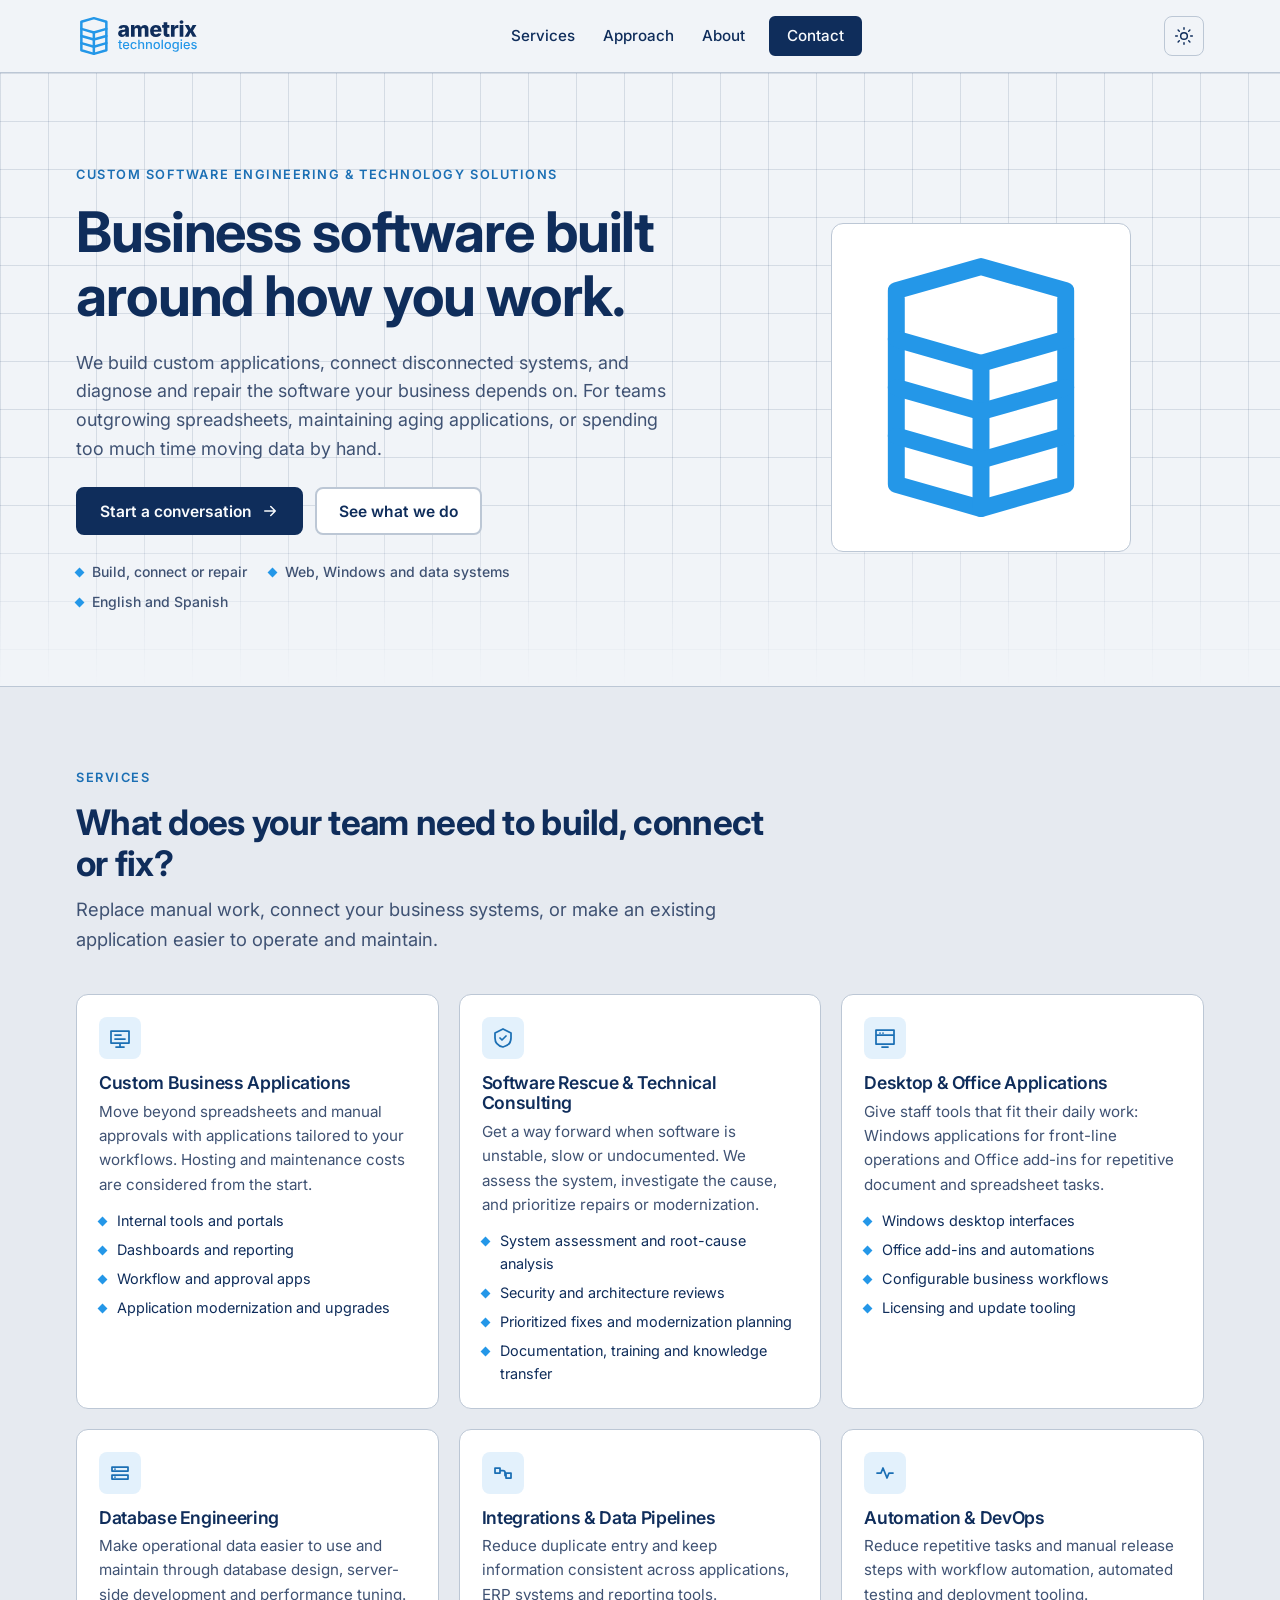
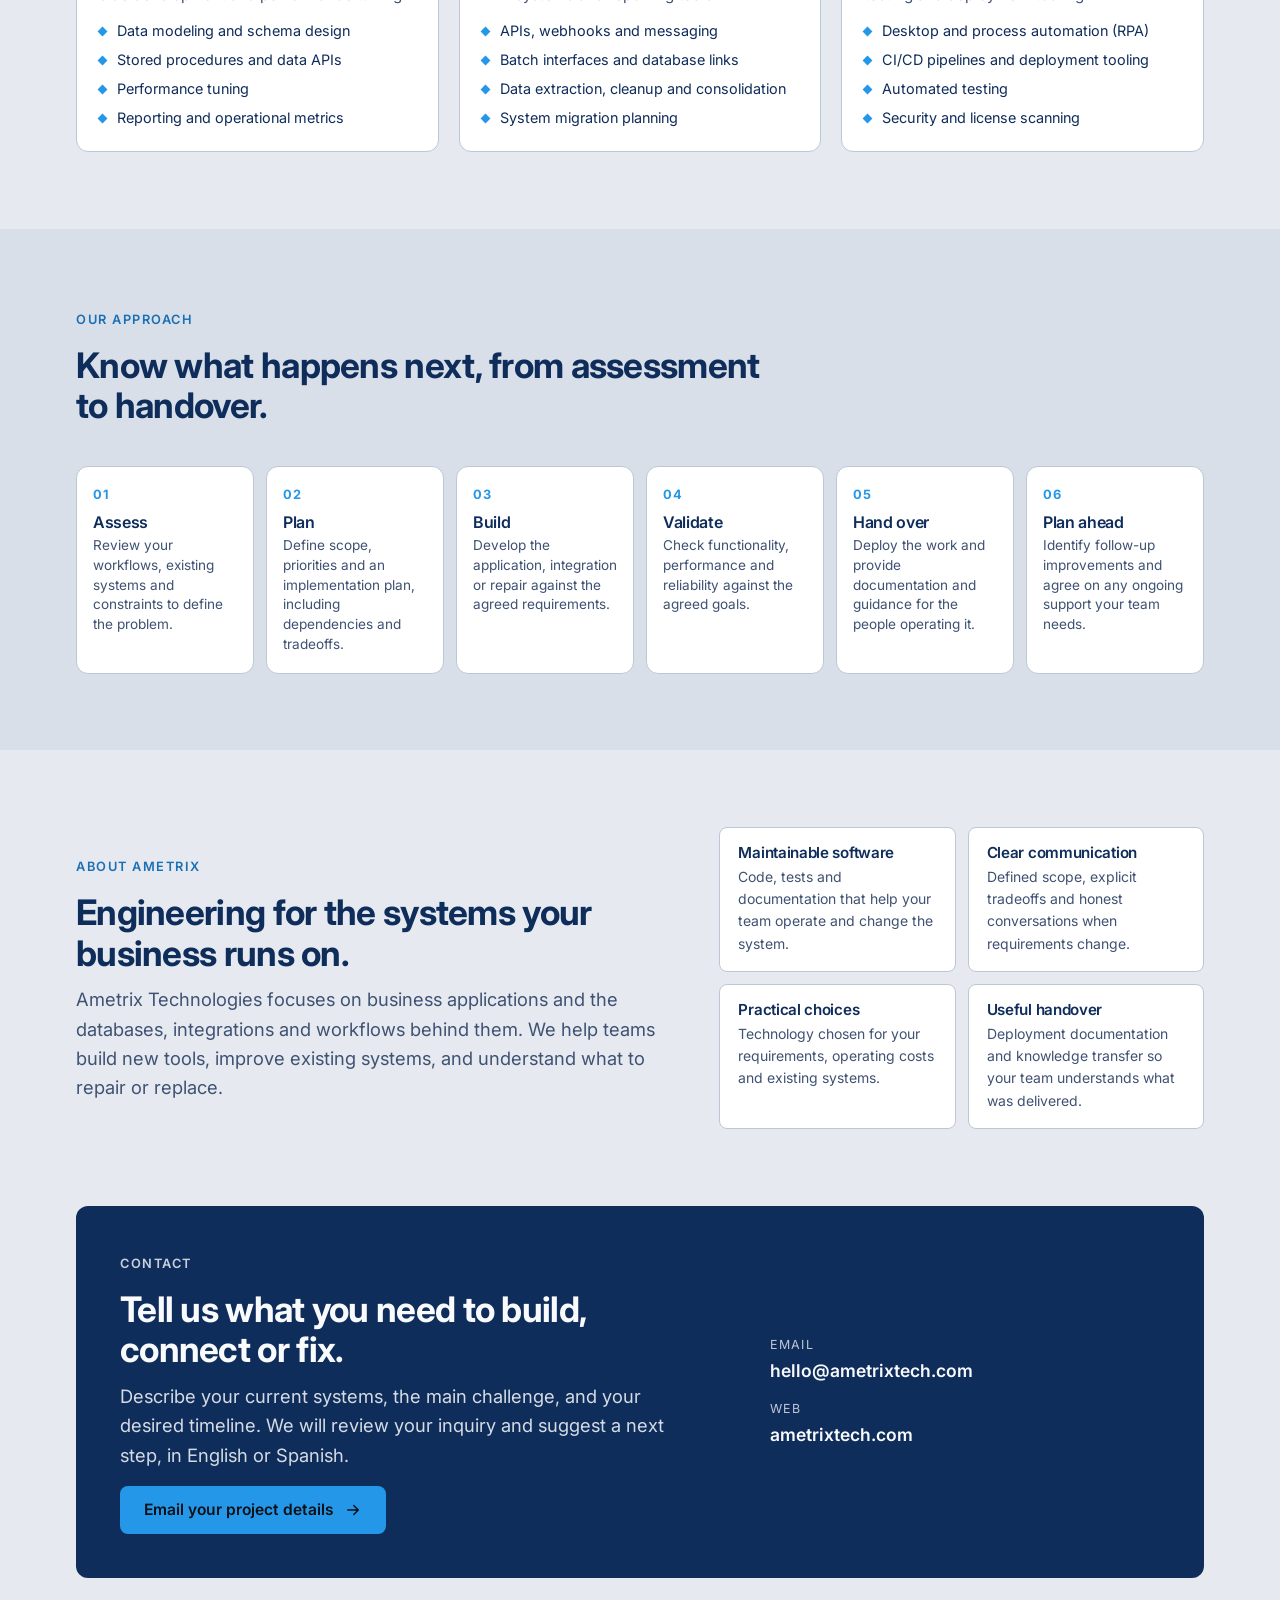
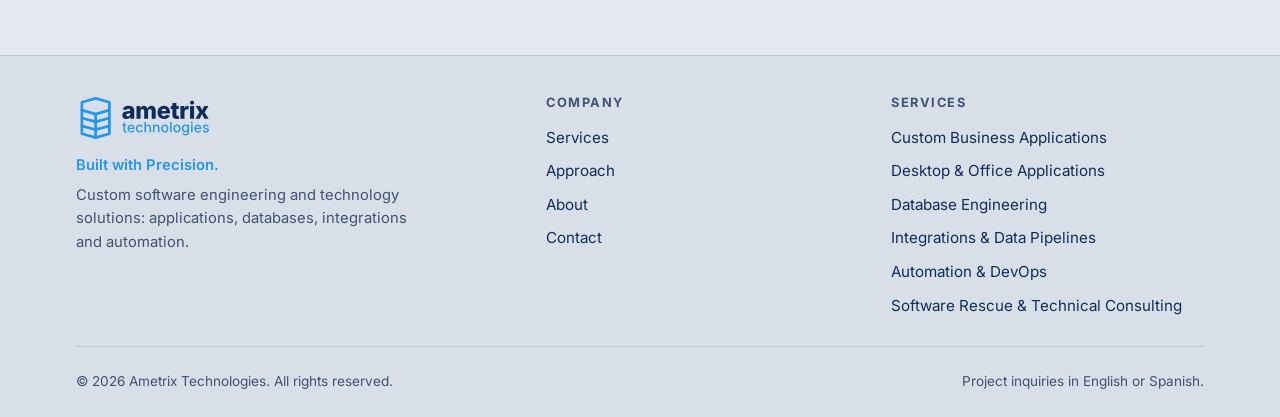
==== index.html @ 5a669aba "Ametrix Technologies static site Single-page static site built from the brand guidelines: light/dark" ====
<!DOCTYPE html>
<html lang="en" data-theme="light">
<head>
  <meta charset="utf-8">
  <meta name="viewport" content="width=device-width, initial-scale=1">
  <title>Ametrix Technologies | Custom Software Engineering & Technology Solutions</title>
  <meta name="description" content="Ametrix Technologies designs, builds and rescues business software: web and desktop applications, databases, ERP and system integrations, automation, data pipelines and DevOps. Built with Precision.">
  <meta name="theme-color" content="#F8FAFC">
  <link rel="canonical" href="https://ametrixtech.com/">
  <link rel="icon" href="assets/brand/favicon.svg" type="image/svg+xml">

  <!-- Open Graph / social -->
  <meta property="og:type" content="website">
  <meta property="og:site_name" content="Ametrix Technologies">
  <meta property="og:title" content="Ametrix Technologies | Business Software Built Around How You Work">
  <meta property="og:description" content="Custom business applications, system integrations and software rescue. Tell us what your team needs to build, connect or fix.">
  <meta property="og:url" content="https://ametrixtech.com/">
  <meta property="og:image" content="https://ametrixtech.com/assets/brand/og-image.png">
  <meta name="twitter:card" content="summary_large_image">

  <!-- Apply the saved / system theme before first paint to avoid a flash -->
  <script>
    (function () {
      document.documentElement.classList.add("js");
      try {
        var t = localStorage.getItem("ametrix-theme");
        if (!t && window.matchMedia && window.matchMedia("(prefers-color-scheme: dark)").matches) t = "dark";
        if (t === "dark") document.documentElement.setAttribute("data-theme", "dark");
      } catch (e) {}
    })();
  </script>

  <link rel="preconnect" href="https://fonts.googleapis.com">
  <link rel="preconnect" href="https://fonts.gstatic.com" crossorigin>
  <link href="https://fonts.googleapis.com/css2?family=Inter:wght@400;500;600;700;800&display=swap" rel="stylesheet">
  <link rel="stylesheet" href="css/styles.css">

  <script type="application/ld+json">
  {
    "@context": "https://schema.org",
    "@type": "Organization",
    "name": "Ametrix Technologies",
    "url": "https://ametrixtech.com/",
    "logo": "https://ametrixtech.com/assets/brand/logo-light.svg",
    "slogan": "Built with Precision.",
    "description": "Custom business applications, database engineering, system integrations and software rescue."
  }
  </script>
</head>
<body>
  <a class="skip-link" href="#main">Skip to content</a>

  <!-- Reusable symbols: the gem/database mark and the full logo lockup (Inter outlines, colored via CSS variables) -->
  <svg width="0" height="0" style="position:absolute" aria-hidden="true">
    <symbol id="ametrix-logo" viewBox="0 0 340.5 112"><g transform="translate(0 0)" fill="none" stroke="var(--logo-icon)" stroke-width="7" stroke-linejoin="round" stroke-linecap="round"><path d="M50 6 L85 16 L85 96 L50 106 L15 96 L15 16 Z"/><path d="M15 36 L50 46 L85 36"/><path d="M50 46 L50 106"/><path d="M15 56 L50 66 L85 56"/><path d="M15 76 L50 86 L85 76"/></g><path fill="var(--logo-word)" d="M128.78125 58.727665139530615Q124.064453125 58.727665139530615 121.0322265625 56.325321389530615Q118.0 53.922977639530615 118.0 49.059696389530615Q118.0 45.426883889530615 119.669921875 43.288212014530615Q121.33984375 41.149540139530615 124.1083984375 40.124149514530615Q126.876953125 39.098758889530615 130.1875 38.805790139530615Q134.34765625 38.454227639530615 136.1494140625 37.941532327030615Q137.951171875 37.428837014530615 137.951171875 35.905399514530615V35.788212014530615Q137.951171875 34.088993264530615 136.7646484375 33.166141702030615Q135.578125 32.243290139530615 133.498046875 32.243290139530615Q131.359375 32.243290139530615 129.982421875 33.151493264530615Q128.60546875 34.059696389530615 128.1953125 35.612430764530615L118.9375 34.411258889530615Q119.904296875 30.221805764530615 123.6689453125 27.599735452030615Q127.43359375 24.977665139530615 133.5859375 24.977665139530615Q137.658203125 24.977665139530615 140.9541015625 26.237430764530615Q144.25 27.497196389530615 146.1982421875 29.943485452030615Q148.146484375 32.389774514530615 148.146484375 35.905399514530615V58.141727639530615H138.537109375V53.542118264530615H138.2734375Q135.548828125 58.727665139530615 128.78125 58.727665139530615ZM131.88671875 51.960087014530615Q134.46484375 51.960087014530615 136.251953125 50.436649514530615Q138.0390625 48.913212014530615 138.0390625 46.481571389530615V43.346805764530615Q137.16015625 43.815555764530615 135.490234375 44.137821389530615Q133.8203125 44.460087014530615 132.384765625 44.694462014530615Q127.66796875 45.397587014530615 127.66796875 48.590946389530615Q127.66796875 50.231571389530615 128.8544921875 51.095829202030615Q130.041015625 51.960087014530615 131.88671875 51.960087014530615Z M154.0140625 58.141727639530615V25.387821389530615H163.418359375L163.887109375 31.891727639530615Q165.234765625 28.200321389530615 167.7982421875 26.574344827030615Q170.36171875 24.948368264530615 173.320703125 24.948368264530615Q176.426171875 24.948368264530615 178.4916015625 26.735477639530615Q180.55703125 28.522587014530615 181.758203125 32.536258889530615Q183.25234375 28.493290139530615 186.1673828125 26.720829202030615Q189.082421875 24.948368264530615 192.39296875 24.948368264530615Q196.992578125 24.948368264530615 199.9369140625 27.907352639530615Q202.88125 30.866337014530615 202.88125 36.051883889530615V58.141727639530615H192.6859375V38.366337014530615Q192.6859375 35.876102639530615 191.3822265625 34.587040139530615Q190.078515625 33.297977639530615 188.05703125 33.297977639530615Q185.8890625 33.297977639530615 184.629296875 34.718876077030615Q183.36953125 36.139774514530615 183.36953125 38.483524514530615V58.141727639530615H173.555078125V38.219852639530615Q173.555078125 35.963993264530615 172.2806640625 34.630985452030615Q171.00625 33.297977639530615 168.984765625 33.297977639530615Q166.9046875 33.297977639530615 165.5716796875 34.704227639530615Q164.238671875 36.110477639530615 164.238671875 38.688602639530615V58.141727639530615Z M224.0125 58.756962014530615Q216.307421875 58.756962014530615 211.8982421875 54.259891702030615Q207.4890625 49.762821389530615 207.4890625 41.881962014530615Q207.4890625 36.842899514530615 209.4666015625 33.034305764530615Q211.444140625 29.225712014530615 215.076953125 27.101688577030615Q218.709765625 24.977665139530615 223.631640625 24.977665139530615Q228.23125 24.977665139530615 231.7908203125 26.896610452030615Q235.350390625 28.815555764530615 237.3865234375 32.550907327030615Q239.42265625 36.286258889530615 239.42265625 41.676883889530615V44.255008889530615H217.537890625Q217.684375 47.799930764530615 219.4861328125 49.572391702030615Q221.287890625 51.344852639530615 224.18828125 51.344852639530615Q226.2390625 51.344852639530615 227.733203125 50.480594827030615Q229.22734375 49.616337014530615 229.842578125 47.975712014530615L238.95390625 49.469852639530615Q237.7234375 53.717899514530615 233.8416015625 56.237430764530615Q229.959765625 58.756962014530615 224.0125 58.756962014530615ZM217.596484375 38.307743264530615H229.725390625Q229.432421875 35.524540139530615 227.908984375 33.957157327030615Q226.385546875 32.389774514530615 223.71953125 32.389774514530615Q221.02421875 32.389774514530615 219.4568359375 33.986454202030615Q217.889453125 35.583133889530615 217.596484375 38.307743264530615Z M261.55 25.387821389530615V32.975712014530615H255.661328125V48.122196389530615Q255.661328125 50.671024514530615 258.26875 50.671024514530615Q258.79609375 50.671024514530615 259.7482421875 50.539188577030615Q260.700390625 50.407352639530615 261.110546875 50.319462014530615L262.42890625 57.760868264530615Q260.700390625 58.258915139530615 259.0890625 58.434696389530615Q257.477734375 58.610477639530615 256.0421875 58.610477639530615Q250.82734375 58.610477639530615 248.13203125 56.164188577030615Q245.43671875 53.717899514530615 245.43671875 49.030399514530615V32.975712014530615H241.10078125V25.387821389530615H245.43671875V17.594852639530615H255.661328125V25.387821389530615Z M265.894140625 58.141727639530615V25.387821389530615H275.82578125V31.364383889530615H276.17734375Q277.05625 28.141727639530615 279.0923828125 26.559696389530615Q281.128515625 24.977665139530615 283.823828125 24.977665139530615Q285.31796875 24.977665139530615 286.72421875 25.329227639530615V34.235477639530615Q285.991796875 33.971805764530615 284.8052734375 33.839969827030615Q283.61875 33.708133889530615 282.68125 33.708133889530615Q279.839453125 33.708133889530615 277.9791015625 35.524540139530615Q276.11875 37.340946389530615 276.11875 40.270633889530615V58.141727639530615Z M290.3359375 58.141727639530615V25.387821389530615H300.560546875V58.141727639530615ZM295.43359375 21.549930764530615Q293.265625 21.549930764530615 291.712890625 20.114383889530615Q290.16015625 18.678837014530615 290.16015625 16.628055764530615Q290.16015625 14.577274514530615 291.712890625 13.141727639530615Q293.265625 11.706180764530615 295.43359375 11.706180764530615Q297.630859375 11.706180764530615 299.18359375 13.141727639530615Q300.736328125 14.577274514530615 300.736328125 16.628055764530615Q300.736328125 18.678837014530615 299.18359375 20.114383889530615Q297.630859375 21.549930764530615 295.43359375 21.549930764530615Z M304.02578125 58.141727639530615 314.191796875 41.325321389530615 304.641015625 25.387821389530615H315.480859375L318.000390625 30.075321389530615Q318.820703125 31.628055764530615 319.5384765625 33.224735452030615Q320.25625 34.821415139530615 320.959375 36.403446389530615Q321.6625 34.821415139530615 322.4095703125 33.224735452030615Q323.156640625 31.628055764530615 324.00625 30.075321389530615L326.64296875 25.387821389530615H337.30703125L327.492578125 41.383915139530615L337.746484375 58.141727639530615H326.965234375L323.801171875 52.458133889530615Q322.9515625 50.905399514530615 322.18984375 49.308719827030615Q321.428125 47.712040139530615 320.725 46.130008889530615Q320.051171875 47.712040139530615 319.31875 49.308719827030615Q318.586328125 50.905399514530615 317.766015625 52.458133889530615L314.660546875 58.141727639530615Z"/><path fill="var(--logo-desc)" d="M128.69385919033078 72.76507280491492V75.92381999149778H124.75866018134766V87.16472478397418Q124.75866018134766 88.34704914990184 125.26158920267511 88.90291806821111Q125.76451822400254 89.45878698652038 126.91154932527564 89.45878698652038Q127.22918870716666 89.45878698652038 127.71447109616682 89.38820045721127Q128.19975348516698 89.31761392790216 128.55268613171253 89.24702739859305L129.2409047924764 92.35283468819406Q128.62327266102164 92.5645942761214 127.90858405176687 92.66165075392144Q127.1938954425121 92.75870723172146 126.52332341407552 92.75870723172146Q123.84103530032918 92.75870723172146 122.35871818483778 91.3734465940301Q120.8764010693464 89.98818595633874 120.8764010693464 87.48236416586519V75.92381999149778H118.0V72.76507280491492H120.8764010693464V68.07106860585884H124.75866018134766V72.76507280491492Z M140.71121580520742 92.8998802903397Q137.79952147120648 92.8998802903397 135.68192559193307 91.64696939510293Q133.56432971265963 90.39405849986615 132.42612192755018 88.11764292964722Q131.2879141424407 85.84122735942829 131.2879141424407 82.77071333448184Q131.2879141424407 79.73549257418993 132.4084752952229 77.42378373931646Q133.52903644800506 75.11207490444298 135.57604579796936 73.815047428388Q137.62305514793368 72.51801995233303 140.37592979098912 72.51801995233303Q142.6170520965535 72.51801995233303 144.6375914980269 73.51505467882427Q146.65813089950026 74.51208940531549 147.91986511090067 76.6914484977344Q149.1815993223011 78.87080759015329 149.1815993223011 82.43542732026354V83.81186464179126H135.18781988676926Q135.2936996807329 86.67061907881039 136.81131006087887 88.1794061427927Q138.32892044102482 89.68819320677501 140.746509069862 89.68819320677501Q142.3699992439716 89.68819320677501 143.54350029373563 88.98232791368386Q144.71700134349965 88.27646262059272 145.2287536809907 86.900025299065L148.88160657273735 87.76471028310165Q148.17574127964622 90.07641911797514 146.02285213571824 91.48814970415742Q143.86996299179026 92.8998802903397 140.71121580520742 92.8998802903397ZM135.20546651909652 80.91781694011759H145.3346334749544Q145.12287388702705 78.58846147291683 143.87878630795393 77.15908425440728Q142.63469872888078 75.72970703589772 140.3935764233164 75.72970703589772Q138.06422095611563 75.72970703589772 136.71425358307883 77.25614073220731Q135.36428621004202 78.7825744285169 135.20546651909652 80.91781694011759Z M161.72835490699612 92.8998802903397Q158.9401869992861 92.8998802903397 156.87553101699453 91.62932276277564Q154.81087503470295 90.35876523521159 153.66384393342986 88.07352634882903Q152.51681283215675 85.78828746244646 152.51681283215675 82.73542006982728Q152.51681283215675 79.66490604488082 153.66384393342986 77.36202052617098Q154.81087503470295 75.05913500746114 156.87553101699453 73.78857747989709Q158.9401869992861 72.51801995233303 161.72835490699612 72.51801995233303Q164.79886893194256 72.51801995233303 167.0311679213433 74.0621002809699Q169.26346691074403 75.60618060960677 169.98697883616245 78.34140862033493L166.29883267976123 79.22374023669886Q165.89296013623382 77.68848322422564 164.7194590864698 76.74438839471622Q163.5459580367058 75.80029356520683 161.7460015393234 75.80029356520683Q159.96369167426826 75.80029356520683 158.79019062450425 76.73556507855258Q157.61668957474024 77.67083659189835 157.04317402410368 79.25021018518979Q156.46965847346712 80.82958377848121 156.46965847346712 82.73542006982728Q156.46965847346712 84.62360972884608 157.04317402410368 86.18533668981021Q157.61668957474024 87.74706365077436 158.79019062450425 88.68233516412013Q159.96369167426826 89.61760667746589 161.7460015393234 89.61760667746589Q163.58125130136034 89.61760667746589 164.78122229961528 88.63821858330193Q165.98119329787022 87.65883048913798 166.36941920907034 86.05298694735563L170.03991873314428 86.93531856371956Q169.31640680772585 89.72348647142957 167.07528450216148 91.31168338088463Q164.83416219659713 92.8998802903397 161.72835490699612 92.8998802903397Z M178.17501623601964 80.81193714615392V92.49400774681229H174.29275712401838V66.20052557916733H178.1397229713651V76.3120459026979Q179.07499448471086 74.35326971436999 180.57495823252953 73.43564483335152Q182.0749219803482 72.51801995233303 184.10428469798524 72.51801995233303Q187.12185882594986 72.51801995233303 188.97475522031408 74.41503292751547Q190.82765161467833 76.3120459026979 190.82765161467833 79.96489879444455V92.49400774681229H186.92774587034978V80.44135786728107Q186.92774587034978 78.30611535568038 185.81600803373124 77.10614435742545Q184.7042701971127 75.90617335917051 182.76314064111207 75.90617335917051Q180.78671782045686 75.90617335917051 179.48086702823826 77.1855542028982Q178.17501623601964 78.46493504662588 178.17501623601964 80.81193714615392Z M199.91566726322677 80.81193714615392V92.49400774681229H196.0334081512255V72.76507280491492H199.739200939954L199.75684757228126 76.5590987552798Q200.67447245329976 74.47679614066095 202.21855278193664 73.49740804649699Q203.7626331105735 72.51801995233303 205.84493572519236 72.51801995233303Q208.86250985315698 72.51801995233303 210.70658293135756 74.41503292751547Q212.55065600955817 76.3120459026979 212.55065600955817 79.96489879444455V92.49400774681229H208.6683968975569V80.44135786728107Q208.6683968975569 78.30611535568038 207.55665906093836 77.10614435742545Q206.4449212243198 75.90617335917051 204.5037916683192 75.90617335917051Q202.52736884766398 75.90617335917051 201.22151805544536 77.1855542028982Q199.91566726322677 78.46493504662588 199.91566726322677 80.81193714615392Z M226.06797637225353 92.8998802903397Q223.2974550968708 92.8998802903397 221.22397579841558 91.62932276277564Q219.15049649996035 90.35876523521159 218.00346539868724 88.07352634882903Q216.85643429741415 85.78828746244646 216.85643429741415 82.73542006982728Q216.85643429741415 79.66490604488082 218.00346539868724 77.36202052617098Q219.15049649996035 75.05913500746114 221.22397579841558 73.78857747989709Q223.2974550968708 72.51801995233303 226.06797637225353 72.51801995233303Q228.85614427996353 72.51801995233303 230.92962357841876 73.78857747989709Q233.00310287687398 75.05913500746114 234.1501339781471 77.36202052617098Q235.29716507942018 79.66490604488082 235.29716507942018 82.73542006982728Q235.29716507942018 85.78828746244646 234.1501339781471 88.07352634882903Q233.00310287687398 90.35876523521159 230.92962357841876 91.62932276277564Q228.85614427996353 92.8998802903397 226.06797637225353 92.8998802903397ZM226.06797637225353 89.61760667746589Q227.86793286963592 89.61760667746589 229.04143391939994 88.67351184795649Q230.21493496916398 87.7294170184471 230.7884505198005 86.16769005748294Q231.36196607043706 84.60596309651879 231.36196607043706 82.73542006982728Q231.36196607043706 80.84723041080848 230.7884505198005 79.26785681751706Q230.21493496916398 77.68848322422564 229.04143391939994 76.74438839471622Q227.86793286963592 75.80029356520683 226.06797637225353 75.80029356520683Q224.28566650719839 75.80029356520683 223.12098877359801 76.74438839471622Q221.95631103999762 77.68848322422564 221.38279548936106 79.26785681751706Q220.80927993872453 80.84723041080848 220.80927993872453 82.73542006982728Q220.80927993872453 84.60596309651879 221.38279548936106 86.16769005748294Q221.95631103999762 87.7294170184471 223.12098877359801 88.67351184795649Q224.28566650719839 89.61760667746589 226.06797637225353 89.61760667746589Z M243.48520247927738 66.20052557916733V92.49400774681229H239.6029433672761V66.20052557916733Z M257.0025228419727 92.8998802903397Q254.23200156659 92.8998802903397 252.15852226813476 91.62932276277564Q250.08504296967953 90.35876523521159 248.93801186840642 88.07352634882903Q247.79098076713333 85.78828746244646 247.79098076713333 82.73542006982728Q247.79098076713333 79.66490604488082 248.93801186840642 77.36202052617098Q250.08504296967953 75.05913500746114 252.15852226813476 73.78857747989709Q254.23200156659 72.51801995233303 257.0025228419727 72.51801995233303Q259.7906907496827 72.51801995233303 261.8641700481379 73.78857747989709Q263.93764934659316 75.05913500746114 265.0846804478663 77.36202052617098Q266.23171154913933 79.66490604488082 266.23171154913933 82.73542006982728Q266.23171154913933 85.78828746244646 265.0846804478663 88.07352634882903Q263.93764934659316 90.35876523521159 261.8641700481379 91.62932276277564Q259.7906907496827 92.8998802903397 257.0025228419727 92.8998802903397ZM257.0025228419727 89.61760667746589Q258.8024793393551 89.61760667746589 259.9759803891191 88.67351184795649Q261.14948143888313 87.7294170184471 261.7229969895197 86.16769005748294Q262.29651254015624 84.60596309651879 262.29651254015624 82.73542006982728Q262.29651254015624 80.84723041080848 261.7229969895197 79.26785681751706Q261.14948143888313 77.68848322422564 259.9759803891191 76.74438839471622Q258.8024793393551 75.80029356520683 257.0025228419727 75.80029356520683Q255.22021297691757 75.80029356520683 254.0555352433172 76.74438839471622Q252.8908575097168 77.68848322422564 252.31734195908024 79.26785681751706Q251.7438264084437 80.84723041080848 251.7438264084437 82.73542006982728Q251.7438264084437 84.60596309651879 252.31734195908024 86.16769005748294Q252.8908575097168 87.7294170184471 254.0555352433172 88.67351184795649Q255.22021297691757 89.61760667746589 257.0025228419727 89.61760667746589Z M278.7961137661617 100.29381923546939Q275.3726670946696 100.29381923546939 273.30801111237804 99.04090834023262Q271.24335513008646 97.78799744499584 270.41396341070435 96.00568757994071L273.6609437589236 94.47043056746747Q274.0138764054692 95.03512280194039 274.605038588433 95.66157824955877Q275.19620077139683 96.28803369717717 276.19323549788805 96.72919950535913Q277.19027022437933 97.17036531354108 278.7784671338344 97.17036531354108Q281.01958943939877 97.17036531354108 282.43132002558104 96.10274405774074Q283.8430506117633 95.03512280194039 283.8430506117633 92.75870723172146V88.91174138437475H283.507764597545Q283.15483195099944 89.56466678048406 282.5283765033811 90.32347197055704Q281.90192105576267 91.08227716063001 280.7813599029805 91.63814607893929Q279.6607987501983 92.19401499724856 277.8608422528159 92.19401499724856Q275.53148678561513 92.19401499724856 273.6697670750873 91.0999237929573Q271.8080473645594 90.00583258866602 270.71395616026814 87.86176676090167Q269.6198649559768 85.71770093313734 269.6198649559768 82.5589537465545Q269.6198649559768 79.41785319229892 270.70513284410447 77.16790757057092Q271.7904007322321 74.9179619488429 273.6609437589236 73.71799095058796Q275.53148678561513 72.51801995233303 277.9137821497977 72.51801995233303Q279.73138527950744 72.51801995233303 280.8695930646169 73.12682876762415Q282.0078008497263 73.73563758291525 282.651902929672 74.54738266997006Q283.29600500961766 75.35912775702486 283.63129102383596 75.97675988847962H283.9136371410724V72.76507280491492H287.7076630914373V92.77635386404874Q287.7076630914373 95.37040881615869 286.52533872550964 97.02919225492286Q285.34301435958196 98.68797569368704 283.3312982742722 99.49089746457821Q281.3195821889625 100.29381923546939 278.7961137661617 100.29381923546939ZM278.7608205015071 88.96468128135659Q281.2313490273261 88.96468128135659 282.5460231357083 87.25295794561058Q283.8606972440906 85.54123460986456 283.8606972440906 82.50601384957265Q283.8606972440906 79.54137961858987 282.56366976803565 77.67965990806199Q281.26664229198065 75.81794019753411 278.7608205015071 75.81794019753411Q277.0490971657611 75.81794019753411 275.8932427483244 76.70909513006168Q274.7373883308876 77.60025006258924 274.16387278025104 79.10903712657155Q273.5903572296145 80.61782419055386 273.5903572296145 82.50601384957265Q273.5903572296145 85.40006155124632 274.9050313379968 87.18237141630146Q276.219705446379 88.96468128135659 278.7608205015071 88.96468128135659Z M292.93106626031175 92.49400774681229V72.76507280491492H296.813325372313V92.49400774681229ZM294.8898424486396 69.7474986769503Q293.88398440598473 69.7474986769503 293.16929579672995 69.07692664851372Q292.4546071874752 68.40635462007714 292.4546071874752 67.4534364744041Q292.4546071874752 66.48287169640378 293.16929579672995 65.8122996679672Q293.88398440598473 65.14172763953061 294.8898424486396 65.14172763953061Q295.89570049129446 65.14172763953061 296.6192124167129 65.8122996679672Q297.3427243421313 66.48287169640378 297.3427243421313 67.4534364744041Q297.3427243421313 68.40635462007714 296.6192124167129 69.07692664851372Q295.89570049129446 69.7474986769503 294.8898424486396 69.7474986769503Z M310.5424053229356 92.8998802903397Q307.63071098893465 92.8998802903397 305.51311510966127 91.64696939510293Q303.39551923038783 90.39405849986615 302.25731144527833 88.11764292964722Q301.1191036601689 85.84122735942829 301.1191036601689 82.77071333448184Q301.1191036601689 79.73549257418993 302.2396648129511 77.42378373931646Q303.36022596573326 75.11207490444298 305.40723531569756 73.815047428388Q307.4542446656619 72.51801995233303 310.2071193087173 72.51801995233303Q312.4482416142817 72.51801995233303 314.4687810157551 73.51505467882427Q316.4893204172285 74.51208940531549 317.75105462862894 76.6914484977344Q319.0127888400293 78.87080759015329 319.0127888400293 82.43542732026354V83.81186464179126H305.01900940449747Q305.1248891984611 86.67061907881039 306.64249957860704 88.1794061427927Q308.160109958753 89.68819320677501 310.5776985875902 89.68819320677501Q312.2011887616998 89.68819320677501 313.37468981146384 88.98232791368386Q314.54819086122785 88.27646262059272 315.05994319871894 86.900025299065L318.7127960904656 87.76471028310165Q318.0069307973744 90.07641911797514 315.8540416534464 91.48814970415742Q313.70115250951847 92.8998802903397 310.5424053229356 92.8998802903397ZM305.03665603682475 80.91781694011759H315.1658229926826Q314.95406340475523 78.58846147291683 313.70997582568214 77.15908425440728Q312.465888246609 75.72970703589772 310.2247659410446 75.72970703589772Q307.89541047384387 75.72970703589772 306.54544310080706 77.25614073220731Q305.19547572777026 78.7825744285169 305.03665603682475 80.91781694011759Z M330.3419267941421 92.8998802903397Q327.1302397105774 92.8998802903397 325.02146714746766 91.51461965264834Q322.9126945843579 90.12935901495698 322.3832956145395 87.50001079819248L326.03614850628617 86.7412056081195Q326.8302469610137 89.75877973608412 330.3772200587967 89.75877973608412Q332.2654097178155 89.75877973608412 333.36832423827036 88.97350459752022Q334.4712387587253 88.18822945895633 334.4712387587253 87.09413825466507Q334.4712387587253 85.22359522797355 331.7007174833426 84.60596309651879L328.3831506058142 83.84715790644583Q322.94798784901246 82.6295402758636 322.94798784901246 78.39434851731677Q322.94798784901246 76.62968528458892 323.9273759431764 75.30618786004302Q324.90676403734034 73.98269043549715 326.62731068925 73.25035519391508Q328.3478573411597 72.51801995233303 330.58897964672406 72.51801995233303Q333.7830200979614 72.51801995233303 335.6006232276711 73.88563395769711Q337.41822635738083 75.2532479630612 338.05350512116286 77.44143037164373L334.57711855268894 78.20023556171671Q334.20653927381613 77.15908425440728 333.28891439279766 76.37380911584339Q332.37128951177914 75.5885339772795 330.62427291137857 75.5885339772795Q329.0184293695962 75.5885339772795 327.94198479763224 76.31204590269792Q326.86554022566827 77.03555782811632 326.86554022566827 78.14729566473487Q326.86554022566827 79.13550707506246 327.58022883492305 79.74431589035358Q328.2949174441778 80.35312470564469 329.91840761828746 80.72370398451753L333.0948014371976 81.42956927760866Q338.4770242970175 82.64718690819089 338.4770242970175 86.75885224044677Q338.4770242970175 88.55880873782918 337.44469630587173 89.94406937552054Q336.41236831472594 91.3293300132119 334.57711855268894 92.1146051517758Q332.741868790652 92.8998802903397 330.3419267941421 92.8998802903397Z"/></symbol>
    <symbol id="ametrix-mark" viewBox="0 0 100 112" fill="none" stroke="currentColor" stroke-width="7" stroke-linejoin="round" stroke-linecap="round">
      <path d="M50 6 L85 16 L85 96 L50 106 L15 96 L15 16 Z"/>
      <path d="M15 36 L50 46 L85 36"/>
      <path d="M50 46 L50 106"/>
      <path d="M15 56 L50 66 L85 56"/>
      <path d="M15 76 L50 86 L85 76"/>
    </symbol>
  </svg>

  <header class="site-header">
    <div class="container">
      <a class="brand" href="#top" aria-label="Ametrix Technologies home">
        <svg class="brand-logo" viewBox="0 0 340.5 112" aria-hidden="true"><use href="#ametrix-logo"/></svg>
      </a>

      <nav class="site-nav" id="site-nav" aria-label="Primary">
        <a href="#services">Services</a>
        <a href="#approach">Approach</a>
        <a href="#about">About</a>
        <a href="#contact" class="btn btn-primary nav-cta">Contact</a>
      </nav>

      <div class="header-actions">
        <button class="icon-btn theme-toggle" type="button" aria-label="Switch to dark theme" title="Switch to dark theme">
          <svg class="icon-sun" viewBox="0 0 24 24" fill="none" stroke="currentColor" stroke-width="1.75" stroke-linecap="round" stroke-linejoin="round" aria-hidden="true"><circle cx="12" cy="12" r="4"/><path d="M12 2v2M12 20v2M4.93 4.93l1.41 1.41M17.66 17.66l1.41 1.41M2 12h2M20 12h2M4.93 19.07l1.41-1.41M17.66 6.34l1.41-1.41"/></svg>
          <svg class="icon-moon" viewBox="0 0 24 24" fill="none" stroke="currentColor" stroke-width="1.75" stroke-linecap="round" stroke-linejoin="round" aria-hidden="true"><path d="M21 12.8A9 9 0 1 1 11.2 3a7 7 0 0 0 9.8 9.8z"/></svg>
        </button>
        <button class="icon-btn nav-toggle" type="button" aria-label="Toggle navigation" aria-controls="site-nav" aria-expanded="false">
          <svg class="icon-menu" viewBox="0 0 24 24" fill="none" stroke="currentColor" stroke-width="1.75" stroke-linecap="round" aria-hidden="true"><path d="M4 7h16M4 12h16M4 17h16"/></svg>
          <svg class="icon-close" viewBox="0 0 24 24" fill="none" stroke="currentColor" stroke-width="1.75" stroke-linecap="round" aria-hidden="true"><path d="M6 6l12 12M18 6L6 18"/></svg>
        </button>
      </div>
    </div>
  </header>

  <main id="main">
    <!-- ================= HERO ================= -->
    <section class="hero" id="top">
      <div class="hero-grid-bg" aria-hidden="true"></div>
      <div class="container">
        <div>
          <span class="eyebrow">Custom Software Engineering &amp; Technology Solutions</span>
          <h1>Business software built around how you work.</h1>
          <p class="lead">
            We build custom applications, connect disconnected systems, and diagnose and repair the software your business depends on. For teams outgrowing spreadsheets, maintaining aging applications, or spending too much time moving data by hand.
          </p>
          <div class="hero-actions">
            <a class="btn btn-primary" href="#contact">
              Start a conversation
              <svg viewBox="0 0 24 24" fill="none" stroke="currentColor" stroke-width="2" stroke-linecap="round" stroke-linejoin="round" aria-hidden="true"><path d="M5 12h14M13 6l6 6-6 6"/></svg>
            </a>
            <a class="btn btn-outline" href="#services">See what we do</a>
          </div>
          <ul class="proof" aria-label="Highlights">
            <li>Build, connect or repair</li>
            <li>Web, Windows and data systems</li>
            <li>English and Spanish</li>
          </ul>
        </div>
        <div class="hero-figure">
          <svg class="hero-mark" viewBox="0 0 100 112" role="img" aria-label="Ametrix gem and database symbol"><use href="#ametrix-mark"/></svg>
        </div>
      </div>
    </section>

    <!-- ================= SERVICES ================= -->
    <section class="section" id="services">
      <div class="container">
        <div class="section-head reveal">
          <span class="eyebrow">Services</span>
          <h2>What does your team need to build, connect or fix?</h2>
          <p class="lead">Replace manual work, connect your business systems, or make an existing application easier to operate and maintain.</p>
        </div>

        <div class="grid grid-3">
          <article class="card reveal" id="business-applications">
            <div class="icon"><svg viewBox="0 0 24 24" fill="none" stroke="currentColor" stroke-width="1.75" stroke-linecap="round" stroke-linejoin="round" aria-hidden="true"><path d="M3 5h18v12H3zM8 21h8M12 17v4M7 9h6M7 13h10"/></svg></div>
            <h3>Custom Business Applications</h3>
            <p>Move beyond spreadsheets and manual approvals with applications tailored to your workflows. Hosting and maintenance costs are considered from the start.</p>
            <ul>
              <li>Internal tools and portals</li>
              <li>Dashboards and reporting</li>
              <li>Workflow and approval apps</li>
              <li>Application modernization and upgrades</li>
            </ul>
          </article>

          <article class="card reveal" id="software-rescue">
            <div class="icon"><svg viewBox="0 0 24 24" fill="none" stroke="currentColor" stroke-width="1.75" stroke-linecap="round" stroke-linejoin="round" aria-hidden="true"><path d="M12 3l8 4v5c0 5-3.5 8-8 9-4.5-1-8-4-8-9V7zM9 12l2 2 4-4"/></svg></div>
            <h3>Software Rescue &amp; Technical Consulting</h3>
            <p>Get a way forward when software is unstable, slow or undocumented. We assess the system, investigate the cause, and prioritize repairs or modernization.</p>
            <ul>
              <li>System assessment and root-cause analysis</li>
              <li>Security and architecture reviews</li>
              <li>Prioritized fixes and modernization planning</li>
              <li>Documentation, training and knowledge transfer</li>
            </ul>
          </article>

          <article class="card reveal" id="desktop-office">
            <div class="icon"><svg viewBox="0 0 24 24" fill="none" stroke="currentColor" stroke-width="1.75" stroke-linecap="round" stroke-linejoin="round" aria-hidden="true"><path d="M3 4h18v14H3zM3 9h18M7 7h.01M10 7h.01M9 21h6"/></svg></div>
            <h3>Desktop &amp; Office Applications</h3>
            <p>Give staff tools that fit their daily work: Windows applications for front-line operations and Office add-ins for repetitive document and spreadsheet tasks.</p>
            <ul>
              <li>Windows desktop interfaces</li>
              <li>Office add-ins and automations</li>
              <li>Configurable business workflows</li>
              <li>Licensing and update tooling</li>
            </ul>
          </article>

          <article class="card reveal" id="database-engineering">
            <div class="icon"><svg viewBox="0 0 24 24" fill="none" stroke="currentColor" stroke-width="1.75" stroke-linecap="round" stroke-linejoin="round" aria-hidden="true"><path d="M4 6h16v4H4zM4 14h16v4H4zM7 8h.01M7 16h.01"/></svg></div>
            <h3>Database Engineering</h3>
            <p>Make operational data easier to use and maintain through database design, server-side development and performance tuning.</p>
            <ul>
              <li>Data modeling and schema design</li>
              <li>Stored procedures and data APIs</li>
              <li>Performance tuning</li>
              <li>Reporting and operational metrics</li>
            </ul>
          </article>

          <article class="card reveal" id="integrations">
            <div class="icon"><svg viewBox="0 0 24 24" fill="none" stroke="currentColor" stroke-width="1.75" stroke-linecap="round" stroke-linejoin="round" aria-hidden="true"><path d="M4 7h5v5H4zM15 12h5v5h-5zM9 9.5h3a2 2 0 0 1 2 2v3"/></svg></div>
            <h3>Integrations &amp; Data Pipelines</h3>
            <p>Reduce duplicate entry and keep information consistent across applications, ERP systems and reporting tools.</p>
            <ul>
              <li>APIs, webhooks and messaging</li>
              <li>Batch interfaces and database links</li>
              <li>Data extraction, cleanup and consolidation</li>
              <li>System migration planning</li>
            </ul>
          </article>

          <article class="card reveal" id="automation">
            <div class="icon"><svg viewBox="0 0 24 24" fill="none" stroke="currentColor" stroke-width="1.75" stroke-linecap="round" stroke-linejoin="round" aria-hidden="true"><path d="M4 12h4l2-5 4 10 2-5h4"/></svg></div>
            <h3>Automation &amp; DevOps</h3>
            <p>Reduce repetitive tasks and manual release steps with workflow automation, automated testing and deployment tooling.</p>
            <ul>
              <li>Desktop and process automation (RPA)</li>
              <li>CI/CD pipelines and deployment tooling</li>
              <li>Automated testing</li>
              <li>Security and license scanning</li>
            </ul>
          </article>
        </div>
      </div>
    </section>

    <!-- ================= APPROACH ================= -->
    <section class="section section-alt" id="approach">
      <div class="container">
        <div class="section-head reveal">
          <span class="eyebrow">Our Approach</span>
          <h2>Know what happens next, from assessment to handover.</h2>
        </div>
        <ol class="steps reveal">
          <li><h3>Assess</h3><p>Review your workflows, existing systems and constraints to define the problem.</p></li>
          <li><h3>Plan</h3><p>Define scope, priorities and an implementation plan, including dependencies and tradeoffs.</p></li>
          <li><h3>Build</h3><p>Develop the application, integration or repair against the agreed requirements.</p></li>
          <li><h3>Validate</h3><p>Check functionality, performance and reliability against the agreed goals.</p></li>
          <li><h3>Hand over</h3><p>Deploy the work and provide documentation and guidance for the people operating it.</p></li>
          <li><h3>Plan ahead</h3><p>Identify follow-up improvements and agree on any ongoing support your team needs.</p></li>
        </ol>
      </div>
    </section>

    <!-- ================= ABOUT ================= -->
    <section class="section" id="about">
      <div class="container">
        <div class="about">
          <div class="reveal">
            <span class="eyebrow">About Ametrix</span>
            <h2>Engineering for the systems your business runs on.</h2>
            <p class="lead">Ametrix Technologies focuses on business applications and the databases, integrations and workflows behind them. We help teams build new tools, improve existing systems, and understand what to repair or replace.</p>
          </div>
          <ul class="values reveal">
            <li><h4>Maintainable software</h4><p>Code, tests and documentation that help your team operate and change the system.</p></li>
            <li><h4>Clear communication</h4><p>Defined scope, explicit tradeoffs and honest conversations when requirements change.</p></li>
            <li><h4>Practical choices</h4><p>Technology chosen for your requirements, operating costs and existing systems.</p></li>
            <li><h4>Useful handover</h4><p>Deployment documentation and knowledge transfer so your team understands what was delivered.</p></li>
          </ul>
        </div>
      </div>
    </section>

    <!-- ================= CONTACT ================= -->
    <section class="section section-tight" id="contact">
      <div class="container">
        <div class="contact-panel reveal">
          <div>
            <span class="eyebrow" style="color:inherit;opacity:.8">Contact</span>
            <h2>Tell us what you need to build, connect or fix.</h2>
            <p class="lead">Describe your current systems, the main challenge, and your desired timeline. We will review your inquiry and suggest a next step, in English or Spanish.</p>
            <!-- TODO: confirm the public email address before launch (brand guidelines: do not publish unverified contact details). -->
            <a class="btn btn-primary" href="mailto:hello@ametrixtech.com?subject=Project%20inquiry">
              Email your project details
              <svg viewBox="0 0 24 24" fill="none" stroke="currentColor" stroke-width="2" stroke-linecap="round" stroke-linejoin="round" aria-hidden="true"><path d="M5 12h14M13 6l6 6-6 6"/></svg>
            </a>
          </div>
          <div class="contact-details">
            <div>
              <span class="label">Email</span>
              <a href="mailto:hello@ametrixtech.com">hello@ametrixtech.com</a>
            </div>
            <div>
              <span class="label">Web</span>
              <a href="https://ametrixtech.com">ametrixtech.com</a>
            </div>
          </div>
        </div>
      </div>
    </section>
  </main>

  <footer class="site-footer">
    <div class="container">
      <div class="footer-top">
        <div>
          <a class="brand" href="#top" aria-label="Ametrix Technologies home">
            <svg class="brand-logo" viewBox="0 0 340.5 112" aria-hidden="true"><use href="#ametrix-logo"/></svg>
          </a>
          <p class="tagline">Built with Precision.</p>
          <p>Custom software engineering and technology solutions: applications, databases, integrations and automation.</p>
        </div>
        <div>
          <h4>Company</h4>
          <ul>
            <li><a href="#services">Services</a></li>
            <li><a href="#approach">Approach</a></li>
            <li><a href="#about">About</a></li>
            <li><a href="#contact">Contact</a></li>
          </ul>
        </div>
        <div>
          <h4>Services</h4>
          <ul>
            <li><a href="#business-applications">Custom Business Applications</a></li>
            <li><a href="#desktop-office">Desktop &amp; Office Applications</a></li>
            <li><a href="#database-engineering">Database Engineering</a></li>
            <li><a href="#integrations">Integrations &amp; Data Pipelines</a></li>
            <li><a href="#automation">Automation &amp; DevOps</a></li>
            <li><a href="#software-rescue">Software Rescue &amp; Technical Consulting</a></li>
          </ul>
        </div>
      </div>
      <div class="footer-bottom">
        <span>&copy; <span id="year">2026</span> Ametrix Technologies. All rights reserved.</span>
        <span>Project inquiries in English or Spanish.</span>
      </div>
    </div>
  </footer>

  <script src="js/main.js"></script>
</body>
</html>
---- css/styles.css ----
/* =========================================================
   Ametrix Technologies - site styles
   Brand: flat, geometric, precise. No gradients, no shadows.
   ========================================================= */

:root {
  /* Light theme - Modern Blue */
  --bg: #E6EAF0;           /* cool gray page base */
  --surface: #FFFFFF;      /* cards and panels */
  --surface-2: #D9DFE8;    /* alternate sections, footer */
  --surface-3: #F1F4F8;    /* near soft white for the header and hero */
  --text: #0F2D5B;
  --text-muted: #3F5273;
  --accent: #2497E8;
  --accent-strong: #1B6FB4;   /* deeper blue for small text on light bg (WCAG AA) */
  --accent-soft: #E3F1FC;
  --support: #459DCE;
  --highlight: #2497E8;       /* orange is reserved for the dark theme */
  --border: #BCC7D5;
  --grid: rgba(15, 45, 91, 0.12);
  --btn-bg: #0F2D5B;
  --btn-fg: #F8FAFC;
  --btn-bg-hover: #163D78;
  --logo-icon: #2497E8;
  --logo-word: #0F2D5B;
  --logo-desc: #2497E8;
  --focus: #2497E8;

  --font: "Inter", system-ui, -apple-system, "Segoe UI", Roboto, Helvetica, Arial, sans-serif;
  --radius: 8px;
  --radius-lg: 12px;
  --maxw: 1160px;
  --gutter: 16px;
  --header-h: 72px;
}

html[data-theme="dark"] {
  /* Dark theme - Midnight & Retro Orange */
  --bg: #0E1117;
  --surface: #151A23;
  --surface-2: #1B2230;
  --surface-3: #0E1117;
  --text: #FFEEDB;
  --text-muted: #B3AB9F;
  --accent: #22B8E6;
  --accent-strong: #22B8E6;
  --accent-soft: #10303C;
  --support: #22B8E6;
  --highlight: #FF8A52;
  --border: #273140;
  --grid: rgba(255, 238, 219, 0.06);
  --btn-bg: #22B8E6;
  --btn-fg: #0E1117;
  --btn-bg-hover: #4BC7EC;
  --logo-icon: #22B8E6;
  --logo-word: #FFEEDB;
  --logo-desc: #FF8A52;
  --focus: #22B8E6;
}

/* ---------- Reset / base ---------- */
*, *::before, *::after { box-sizing: border-box; }
html { scroll-behavior: smooth; -webkit-text-size-adjust: 100%; }
@media (prefers-reduced-motion: reduce) { html { scroll-behavior: auto; } }

body {
  margin: 0;
  font-family: var(--font);
  font-size: 16px;
  line-height: 1.6;
  color: var(--text);
  background: var(--bg);
  -webkit-font-smoothing: antialiased;
  -moz-osx-font-smoothing: grayscale;
}

img, svg { display: block; max-width: 100%; }
a { color: var(--accent-strong); text-decoration: none; }
a:hover { text-decoration: underline; text-underline-offset: 3px; }
:focus-visible { outline: 3px solid var(--focus); outline-offset: 3px; border-radius: 4px; }

h1, h2, h3, h4 { margin: 0; line-height: 1.15; letter-spacing: -0.02em; }
h1 { font-size: clamp(2.1rem, 5vw, 3.5rem); font-weight: 700; }
h2 { font-size: clamp(1.6rem, 3vw, 2.2rem); font-weight: 700; }
h3 { font-size: 1.2rem; font-weight: 600; }
p { margin: 0 0 1rem; }
ul, ol { margin: 0; padding: 0; list-style: none; }

.container { width: 100%; max-width: var(--maxw); margin-inline: auto; padding-inline: var(--gutter); }
.skip-link { position: absolute; left: -999px; top: 8px; background: var(--btn-bg); color: var(--btn-fg); padding: 8px 14px; border-radius: var(--radius); z-index: 100; }
.skip-link:focus { left: 8px; }

.eyebrow {
  display: inline-block;
  font-size: 0.8rem;
  font-weight: 600;
  letter-spacing: 0.12em;
  text-transform: uppercase;
  color: var(--accent-strong);
  margin-bottom: 0.9rem;
}
.lead { font-size: 1.15rem; color: var(--text-muted); max-width: 60ch; }
.muted { color: var(--text-muted); }
.section { padding: clamp(48px, 6vw, 80px) 0; }
.section-tight { padding-top: 0; }
.section-head { max-width: 720px; margin-bottom: clamp(24px, 3.5vw, 40px); }
.section-head h2 { margin-bottom: 0.75rem; }
.section-alt { background: var(--surface-2); }

/* ---------- Buttons ---------- */
.btn {
  display: inline-flex; align-items: center; gap: 10px;
  padding: 13px 22px; border-radius: var(--radius);
  font-weight: 600; font-size: 0.975rem; line-height: 1;
  border: 2px solid transparent; cursor: pointer;
  transition: background-color .18s ease, border-color .18s ease, color .18s ease;
}
.btn:hover { text-decoration: none; }
.btn-primary { background: var(--btn-bg); color: var(--btn-fg); border-color: var(--btn-bg); }
.btn-primary:hover { background: var(--btn-bg-hover); border-color: var(--btn-bg-hover); }
.btn-outline { background: var(--surface); color: var(--text); border-color: var(--border); }
.btn-outline:hover { border-color: var(--accent); color: var(--accent-strong); }
.btn svg { width: 18px; height: 18px; }

/* ---------- Header / nav ---------- */
.site-header {
  position: sticky; top: 0; z-index: 50;
  background: var(--surface-3);
  border-bottom: 1px solid var(--border);
}
.site-header .container { display: flex; align-items: center; justify-content: space-between; gap: 16px; height: var(--header-h); }

.brand { display: inline-flex; align-items: center; gap: 12px; color: inherit; }
.brand:hover { text-decoration: none; }
.brand .brand-logo { height: 40px; width: auto; }
.site-footer .brand .brand-logo { height: 44px; }

.site-nav { display: flex; align-items: center; gap: 4px; }
.site-nav a { color: var(--text); font-weight: 500; font-size: 0.95rem; padding: 8px 12px; border-radius: 6px; }
.site-nav a:hover { text-decoration: none; background: var(--surface-2); color: var(--accent-strong); }
.site-nav .nav-cta { margin-left: 8px; padding: 10px 16px; color: var(--btn-fg); }
.site-nav .nav-cta:hover { background: var(--btn-bg-hover); color: var(--btn-fg); }

.header-actions { display: flex; align-items: center; gap: 8px; }
.icon-btn {
  display: inline-grid; place-items: center;
  width: 40px; height: 40px; border-radius: var(--radius);
  background: transparent; color: var(--text);
  border: 1px solid var(--border); cursor: pointer;
}
.icon-btn:hover { border-color: var(--accent); color: var(--accent-strong); }
.icon-btn svg { width: 20px; height: 20px; }
.theme-toggle .icon-moon { display: none; }
html[data-theme="dark"] .theme-toggle .icon-moon { display: block; }
html[data-theme="dark"] .theme-toggle .icon-sun { display: none; }
.nav-toggle { display: none; }
.nav-toggle .icon-close { display: none; }
body.nav-open .nav-toggle .icon-close { display: block; }
body.nav-open .nav-toggle .icon-menu { display: none; }

/* ---------- Hero ---------- */
.hero {
  position: relative;
  padding: clamp(48px, 7vw, 88px) 0 clamp(40px, 6vw, 72px);
  background: var(--surface-3);
  border-bottom: 1px solid var(--border);
  overflow: hidden;
}
/* Decorative technical grid (allowed in supporting graphics). Lines only, no gradient effect. */
.hero-grid-bg {
  position: absolute; inset: 0; pointer-events: none;
  background-image:
    linear-gradient(to right, var(--grid) 1px, transparent 1px),
    linear-gradient(to bottom, var(--grid) 1px, transparent 1px);
  background-size: 48px 48px;
  -webkit-mask-image: linear-gradient(to bottom, #000 0%, #000 70%, transparent 100%);
          mask-image: linear-gradient(to bottom, #000 0%, #000 70%, transparent 100%);
}
.hero .container { position: relative; display: grid; grid-template-columns: 1.15fr 0.85fr; gap: clamp(32px, 6vw, 80px); align-items: center; }
.hero h1 { margin-bottom: 1.25rem; }
.hero h1 .tag { color: var(--highlight); }
.hero .lead { font-size: clamp(1.05rem, 1.4vw, 1.2rem); margin-bottom: 1.5rem; }
.hero-actions { display: flex; flex-wrap: wrap; gap: 12px; }
.hero-figure { display: grid; place-items: center; }
.hero-mark {
  width: min(100%, 300px); height: auto; color: var(--logo-icon);
  padding: 28px; background: var(--surface); border: 1px solid var(--border); border-radius: var(--radius-lg);
}
.hero-figure .caption { margin-top: 14px; font-size: 0.8rem; letter-spacing: 0.1em; text-transform: uppercase; color: var(--text-muted); text-align: center; }

/* ---------- Hero proof row ---------- */
.proof { display: flex; flex-wrap: wrap; gap: 8px 22px; margin-top: 1.6rem; }
.proof li { position: relative; padding-left: 16px; font-size: 0.875rem; font-weight: 500; color: var(--text-muted); }
.proof li::before { content: ""; position: absolute; left: 0; top: 0.55em; width: 7px; height: 7px; transform: rotate(45deg); background: var(--accent); }

/* ---------- Cards / grids ---------- */
.grid { display: grid; gap: 20px; }
.grid-2 { grid-template-columns: repeat(2, 1fr); }
.grid-3 { grid-template-columns: repeat(3, 1fr); }
.grid-4 { grid-template-columns: repeat(4, 1fr); }

.card {
  background: var(--surface);
  border: 1px solid var(--border);
  border-radius: var(--radius-lg);
  padding: 22px;
  transition: border-color .18s ease;
}
.card:hover { border-color: var(--accent); }
.card .icon {
  width: 42px; height: 42px; display: grid; place-items: center;
  border-radius: var(--radius); background: var(--accent-soft); color: var(--accent-strong);
  margin-bottom: 14px;
}
.card .icon svg { width: 24px; height: 24px; }
.card h3 { margin-bottom: 0.4rem; font-size: 1.1rem; }
.card p { color: var(--text-muted); margin-bottom: 0.75rem; font-size: 0.95rem; }
.card ul { display: grid; gap: 6px; }
.card li { position: relative; padding-left: 18px; font-size: 0.9rem; }
.card li::before { content: ""; position: absolute; left: 0; top: 0.62em; width: 7px; height: 7px; transform: rotate(45deg); background: var(--accent); }
.card-featured { grid-column: span 2; }

/* ---------- Approach steps ---------- */
.steps { counter-reset: step; display: grid; grid-template-columns: repeat(6, 1fr); gap: 12px; }
.steps li { padding: 18px 16px; border: 1px solid var(--border); background: var(--surface); border-radius: var(--radius-lg); }
.steps li::before {
  counter-increment: step; content: "0" counter(step);
  display: block; font-weight: 700; font-size: 0.8rem; letter-spacing: 0.08em;
  color: var(--highlight); margin-bottom: 8px;
}
.steps h3 { font-size: 1rem; margin-bottom: 0.3rem; }
.steps p { margin: 0; color: var(--text-muted); font-size: 0.85rem; line-height: 1.45; }

/* ---------- About ---------- */
.about { display: grid; grid-template-columns: 1.1fr 0.9fr; gap: clamp(28px, 4vw, 56px); align-items: center; }
.about h2 { margin-bottom: 0.75rem; }
.about .lead { margin: 0; }
.values { display: grid; grid-template-columns: repeat(2, 1fr); gap: 12px; }
.values li { padding: 16px 18px; border: 1px solid var(--border); border-radius: var(--radius); background: var(--surface); }
.values h4 { font-size: 0.95rem; font-weight: 600; margin-bottom: 4px; }
.values p { margin: 0; font-size: 0.875rem; color: var(--text-muted); }

/* ---------- Contact ---------- */
.contact-panel {
  display: grid; grid-template-columns: 1.2fr 0.8fr; gap: clamp(32px, 5vw, 64px); align-items: center;
  padding: clamp(28px, 4vw, 44px); border-radius: var(--radius-lg);
  background: var(--btn-bg); color: var(--btn-fg);
}
html[data-theme="dark"] .contact-panel { background: var(--surface); color: var(--text); border: 1px solid var(--border); }
.contact-panel h2 { margin-bottom: 0.75rem; }
.contact-panel .lead { color: inherit; opacity: 0.85; }
.contact-panel .btn-primary { background: var(--accent); border-color: var(--accent); color: #0E1117; }
.contact-panel .btn-primary:hover { background: #4BC7EC; border-color: #4BC7EC; }
html[data-theme="dark"] .contact-panel .btn-primary { background: var(--highlight); border-color: var(--highlight); }
html[data-theme="dark"] .contact-panel .btn-primary:hover { background: #FFA27A; border-color: #FFA27A; }
.contact-details { display: grid; gap: 14px; }
.contact-details a { color: inherit; font-weight: 600; font-size: 1.1rem; word-break: break-all; }
.contact-details .label { display: block; font-size: 0.78rem; letter-spacing: 0.1em; text-transform: uppercase; opacity: 0.75; margin-bottom: 2px; }

/* ---------- Footer ---------- */
.site-footer { border-top: 1px solid var(--border); padding: 40px 0 24px; background: var(--surface-2); }
.footer-top { display: grid; grid-template-columns: 1.4fr 1fr 1fr; gap: 32px; margin-bottom: 28px; }
.site-footer .brand { margin-bottom: 14px; }
.site-footer .tagline { font-weight: 600; color: var(--highlight); margin: 0 0 6px; }
.site-footer p { font-size: 0.925rem; color: var(--text-muted); max-width: 40ch; }
.site-footer h4 { font-size: 0.8rem; letter-spacing: 0.12em; text-transform: uppercase; color: var(--text-muted); margin-bottom: 14px; }
.site-footer ul { display: grid; gap: 8px; }
.site-footer li a { color: var(--text); font-size: 0.95rem; }
.footer-bottom { display: flex; flex-wrap: wrap; justify-content: space-between; gap: 12px; padding-top: 24px; border-top: 1px solid var(--border); font-size: 0.85rem; color: var(--text-muted); }

/* ---------- Reveal animation (subtle, respects reduced motion) ---------- */
html.js .reveal { opacity: 0; transform: translateY(14px); transition: opacity .5s ease, transform .5s ease; }
html.js .reveal.in-view { opacity: 1; transform: none; }
@media (prefers-reduced-motion: reduce) { html.js .reveal { opacity: 1; transform: none; transition: none; } }

/* ---------- Responsive ---------- */
@media (max-width: 1024px) {
  .grid-4 { grid-template-columns: repeat(2, 1fr); }
  .grid-3 { grid-template-columns: repeat(2, 1fr); }
  .card-featured { grid-column: span 2; }
  .footer-top { grid-template-columns: 1fr 1fr; }
  .steps { grid-template-columns: repeat(3, 1fr); }
}
@media (max-width: 860px) {
  .hero .container { grid-template-columns: 1fr; }
  .hero-figure { order: -1; }
  .hero-mark { width: min(60%, 220px); padding: 22px; }
  .about, .contact-panel { grid-template-columns: 1fr; }
  .steps { grid-template-columns: repeat(3, 1fr); }

  .nav-toggle { display: inline-grid; }
  .site-nav {
    display: none; position: absolute; left: 0; right: 0; top: var(--header-h);
    flex-direction: column; align-items: stretch; gap: 4px;
    padding: 12px var(--gutter) 20px; background: var(--surface-3); border-bottom: 1px solid var(--border);
  }
  body.nav-open .site-nav { display: flex; }
  .site-nav a { padding: 12px 14px; font-size: 1.05rem; }
  .site-nav .nav-cta { margin: 8px 0 0; justify-content: center; }
}
@media (max-width: 600px) {
  .grid-2, .grid-3, .grid-4, .values { grid-template-columns: 1fr; }
  .card-featured { grid-column: auto; }
  .footer-top { grid-template-columns: 1fr; }
  .hero-actions .btn { width: 100%; justify-content: center; }
  .steps { grid-template-columns: repeat(2, 1fr); }
  .proof { flex-direction: column; gap: 6px; }
}
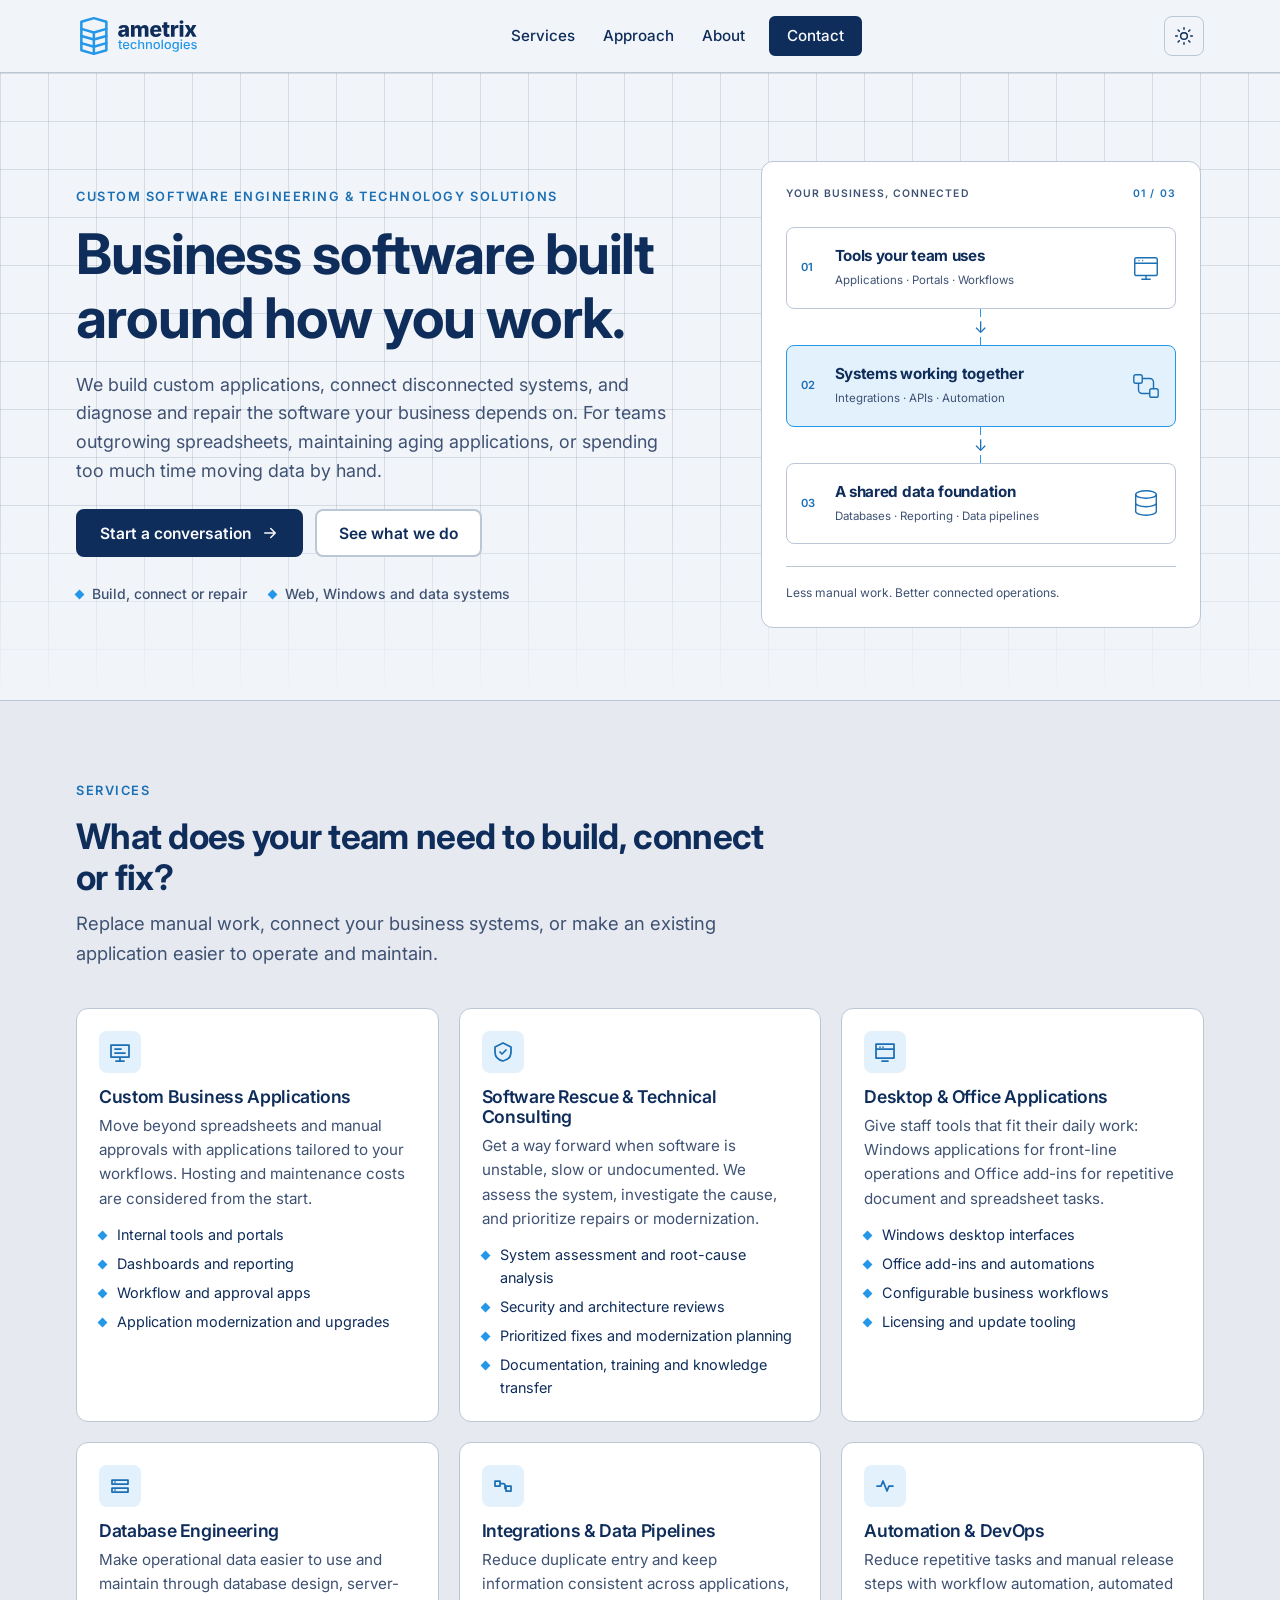
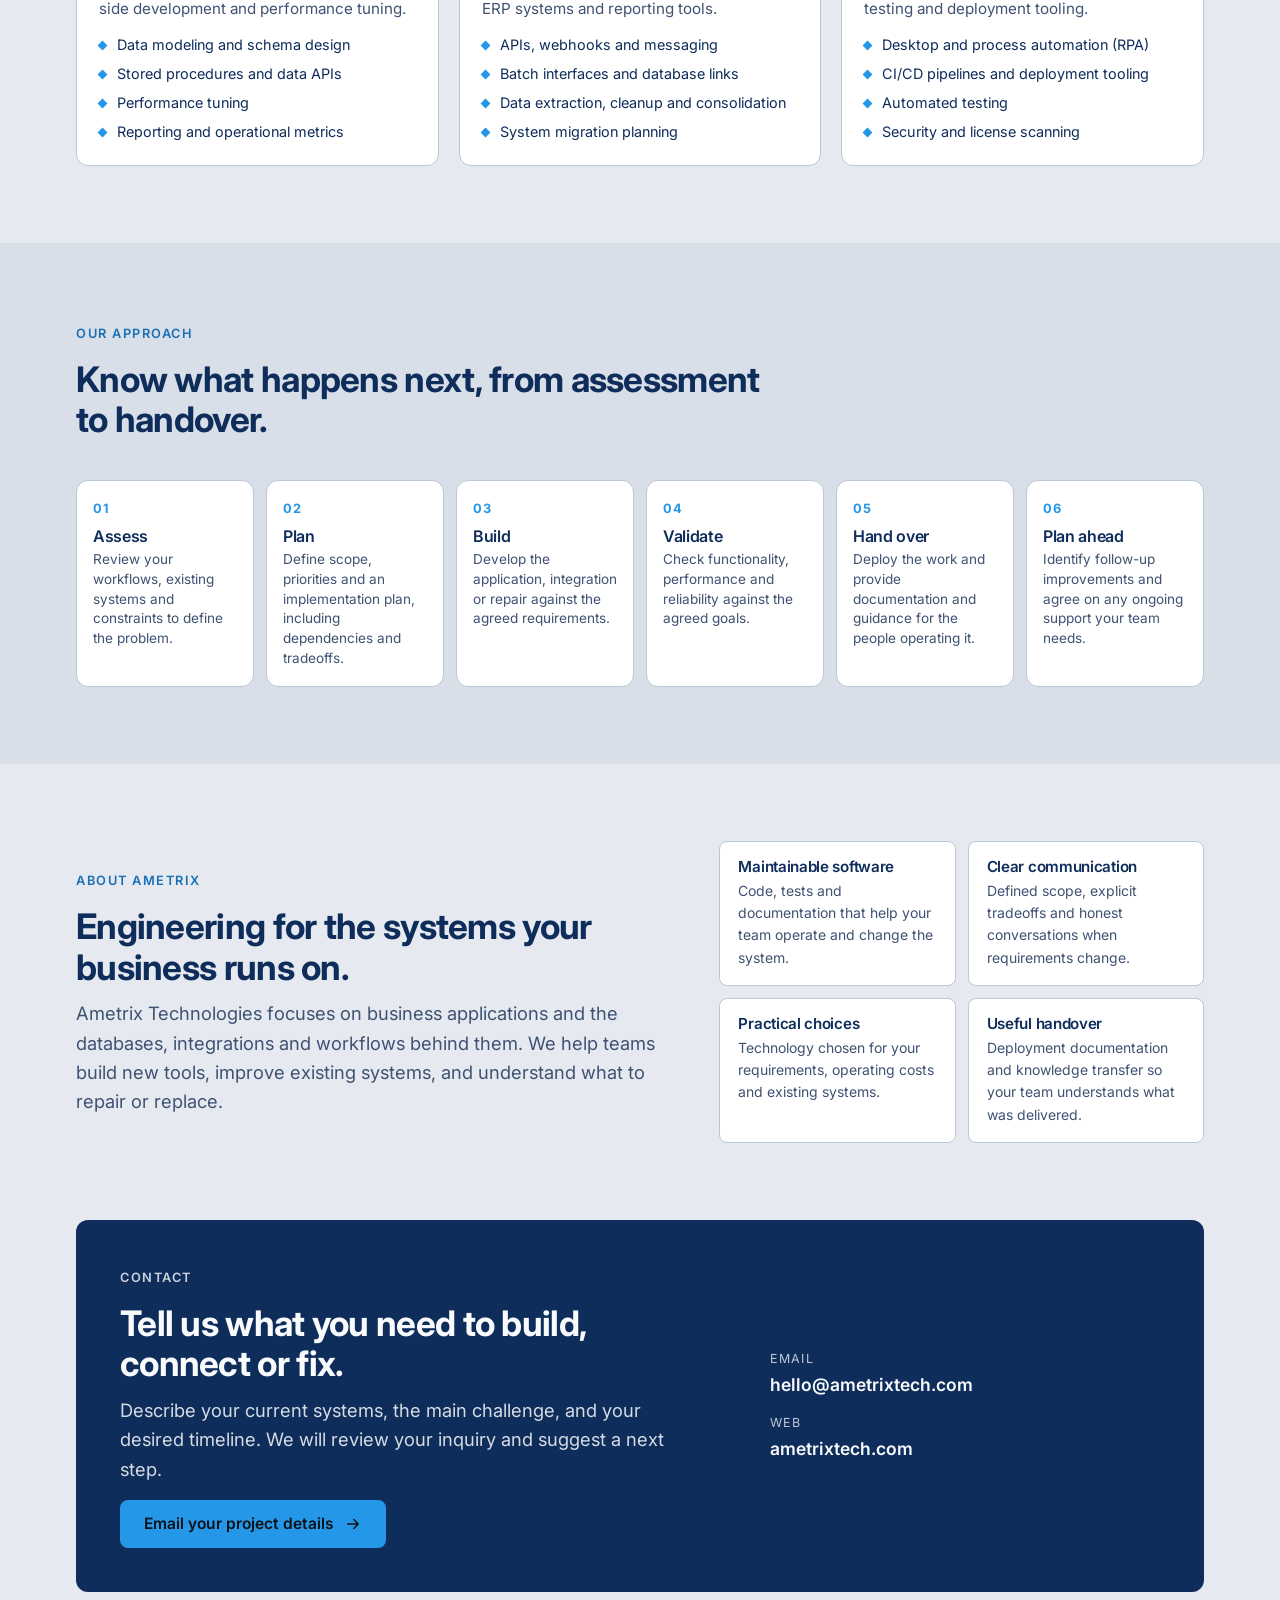
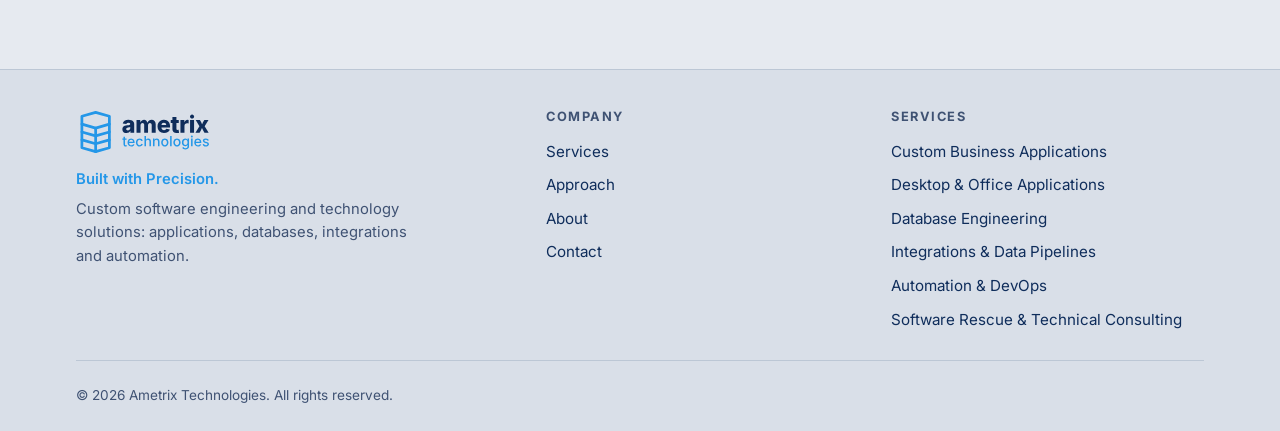
==== commit f01a6f61: "Hero: replace brand mark with connected-systems diagram, new headline Hero now shows a three-layer s" ====
--- a/index.html
+++ b/index.html
@@ -109,11 +109,30 @@
           <ul class="proof" aria-label="Highlights">
             <li>Build, connect or repair</li>
             <li>Web, Windows and data systems</li>
-            <li>English and Spanish</li>
           </ul>
         </div>
         <div class="hero-figure">
-          <svg class="hero-mark" viewBox="0 0 100 112" role="img" aria-label="Ametrix gem and database symbol"><use href="#ametrix-mark"/></svg>
+          <div class="system-diagram" role="group" aria-label="Connected business software: team tools, integrations and shared data">
+            <div class="system-heading"><span>YOUR BUSINESS, CONNECTED</span><span aria-hidden="true">01 / 03</span></div>
+            <div class="system-layer">
+              <span class="system-number" aria-hidden="true">01</span>
+              <div><h2>Tools your team uses</h2><p>Applications &middot; Portals &middot; Workflows</p></div>
+              <svg viewBox="0 0 32 32" fill="none" stroke="currentColor" stroke-width="1.5" aria-hidden="true"><rect x="4" y="5" width="24" height="19" rx="2"/><path d="M4 11h24M11 28h10M16 24v4M8 8h1m3 0h1"/></svg>
+            </div>
+            <div class="system-connector" aria-hidden="true"><span></span><b>&darr;</b><span></span></div>
+            <div class="system-layer system-layer-accent">
+              <span class="system-number" aria-hidden="true">02</span>
+              <div><h2>Systems working together</h2><p>Integrations &middot; APIs &middot; Automation</p></div>
+              <svg viewBox="0 0 32 32" fill="none" stroke="currentColor" stroke-width="1.5" aria-hidden="true"><rect x="3" y="4" width="9" height="9" rx="2"/><rect x="20" y="19" width="9" height="9" rx="2"/><path d="M12 8h8a4 4 0 0 1 4 4v7M20 24h-8a4 4 0 0 1-4-4v-7"/></svg>
+            </div>
+            <div class="system-connector" aria-hidden="true"><span></span><b>&darr;</b><span></span></div>
+            <div class="system-layer">
+              <span class="system-number" aria-hidden="true">03</span>
+              <div><h2>A shared data foundation</h2><p>Databases &middot; Reporting &middot; Data pipelines</p></div>
+              <svg viewBox="0 0 32 32" fill="none" stroke="currentColor" stroke-width="1.5" aria-hidden="true"><ellipse cx="16" cy="7" rx="11" ry="4"/><path d="M5 7v18c0 2.2 5 4 11 4s11-1.8 11-4V7M5 16c0 2.2 5 4 11 4s11-1.8 11-4"/></svg>
+            </div>
+            <p class="system-caption">Less manual work. Better connected operations.</p>
+          </div>
         </div>
       </div>
     </section>
@@ -247,7 +266,7 @@
           <div>
             <span class="eyebrow" style="color:inherit;opacity:.8">Contact</span>
             <h2>Tell us what you need to build, connect or fix.</h2>
-            <p class="lead">Describe your current systems, the main challenge, and your desired timeline. We will review your inquiry and suggest a next step, in English or Spanish.</p>
+            <p class="lead">Describe your current systems, the main challenge, and your desired timeline. We will review your inquiry and suggest a next step.</p>
             <!-- TODO: confirm the public email address before launch (brand guidelines: do not publish unverified contact details). -->
             <a class="btn btn-primary" href="mailto:hello@ametrixtech.com?subject=Project%20inquiry">
               Email your project details
@@ -302,7 +321,6 @@
       </div>
       <div class="footer-bottom">
         <span>&copy; <span id="year">2026</span> Ametrix Technologies. All rights reserved.</span>
-        <span>Project inquiries in English or Spanish.</span>
       </div>
     </div>
   </footer>
--- a/css/styles.css
+++ b/css/styles.css
@@ -182,11 +182,26 @@
 .hero .lead { font-size: clamp(1.05rem, 1.4vw, 1.2rem); margin-bottom: 1.5rem; }
 .hero-actions { display: flex; flex-wrap: wrap; gap: 12px; }
 .hero-figure { display: grid; place-items: center; }
-.hero-mark {
-  width: min(100%, 300px); height: auto; color: var(--logo-icon);
-  padding: 28px; background: var(--surface); border: 1px solid var(--border); border-radius: var(--radius-lg);
-}
-.hero-figure .caption { margin-top: 14px; font-size: 0.8rem; letter-spacing: 0.1em; text-transform: uppercase; color: var(--text-muted); text-align: center; }
+/* A schematic of the work, rather than a repeated brand mark. */
+.system-diagram { width: 100%; max-width: 440px; padding: 24px; background: var(--surface); border: 1px solid var(--border); border-radius: var(--radius-lg); }
+.system-heading { display: flex; justify-content: space-between; gap: 12px; margin-bottom: 24px; color: var(--text-muted); font-size: 0.65rem; font-weight: 600; letter-spacing: 0.1em; }
+.system-heading span:last-child { white-space: nowrap; color: var(--accent-strong); }
+.system-layer { display: grid; grid-template-columns: 22px minmax(0, 1fr) 30px; gap: 12px; align-items: center; padding: 18px 14px; border: 1px solid var(--border); border-radius: var(--radius); }
+.system-number { font-size: 0.7rem; font-weight: 600; color: var(--accent-strong); }
+.system-layer h2 { font-size: 0.95rem; line-height: 1.35; letter-spacing: -0.02em; }
+.system-layer p { margin: 5px 0 0; font-size: 0.72rem; line-height: 1.6; color: var(--text-muted); }
+.system-layer svg { width: 30px; height: 30px; color: var(--accent-strong); }
+.system-layer-accent { background: var(--accent-soft); border-color: var(--accent); }
+.system-connector { display: flex; flex-direction: column; align-items: center; height: 36px; color: var(--accent-strong); }
+.system-connector span { width: 1px; flex: 1; background: var(--accent); }
+.system-connector b { font-size: 16px; line-height: 20px; font-weight: 400; }
+.system-caption { margin: 22px 0 0; padding-top: 16px; border-top: 1px solid var(--border); font-size: 0.75rem; color: var(--text-muted); }
+@media (max-width: 420px) {
+  .system-diagram { padding: 18px; }
+  .system-layer { padding: 14px 10px; gap: 8px; grid-template-columns: 18px minmax(0, 1fr) 24px; }
+  .system-layer svg { width: 24px; height: 24px; }
+  .system-heading { font-size: 0.6rem; }
+}
 
 /* ---------- Hero proof row ---------- */
 .proof { display: flex; flex-wrap: wrap; gap: 8px 22px; margin-top: 1.6rem; }
@@ -283,8 +298,7 @@
 }
 @media (max-width: 860px) {
   .hero .container { grid-template-columns: 1fr; }
-  .hero-figure { order: -1; }
-  .hero-mark { width: min(60%, 220px); padding: 22px; }
+  .hero-figure { order: 0; }
   .about, .contact-panel { grid-template-columns: 1fr; }
   .steps { grid-template-columns: repeat(3, 1fr); }
 
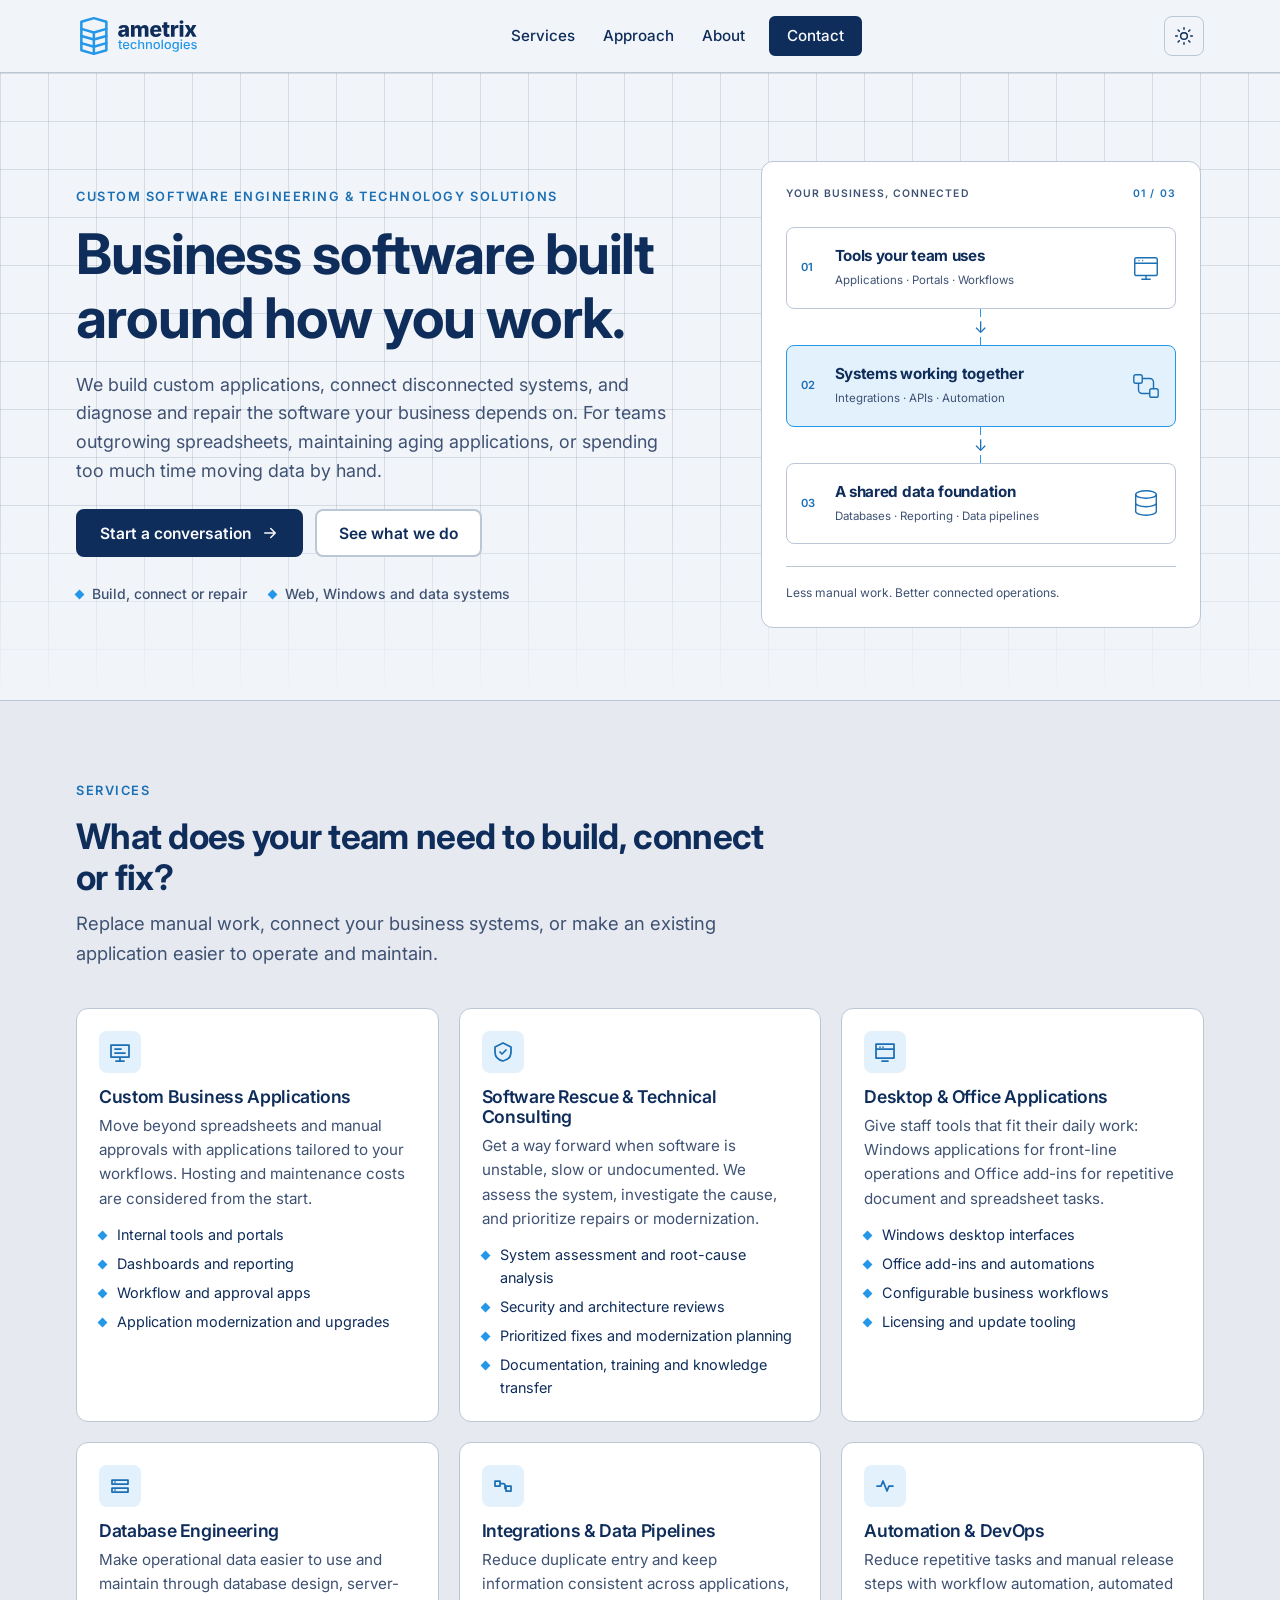
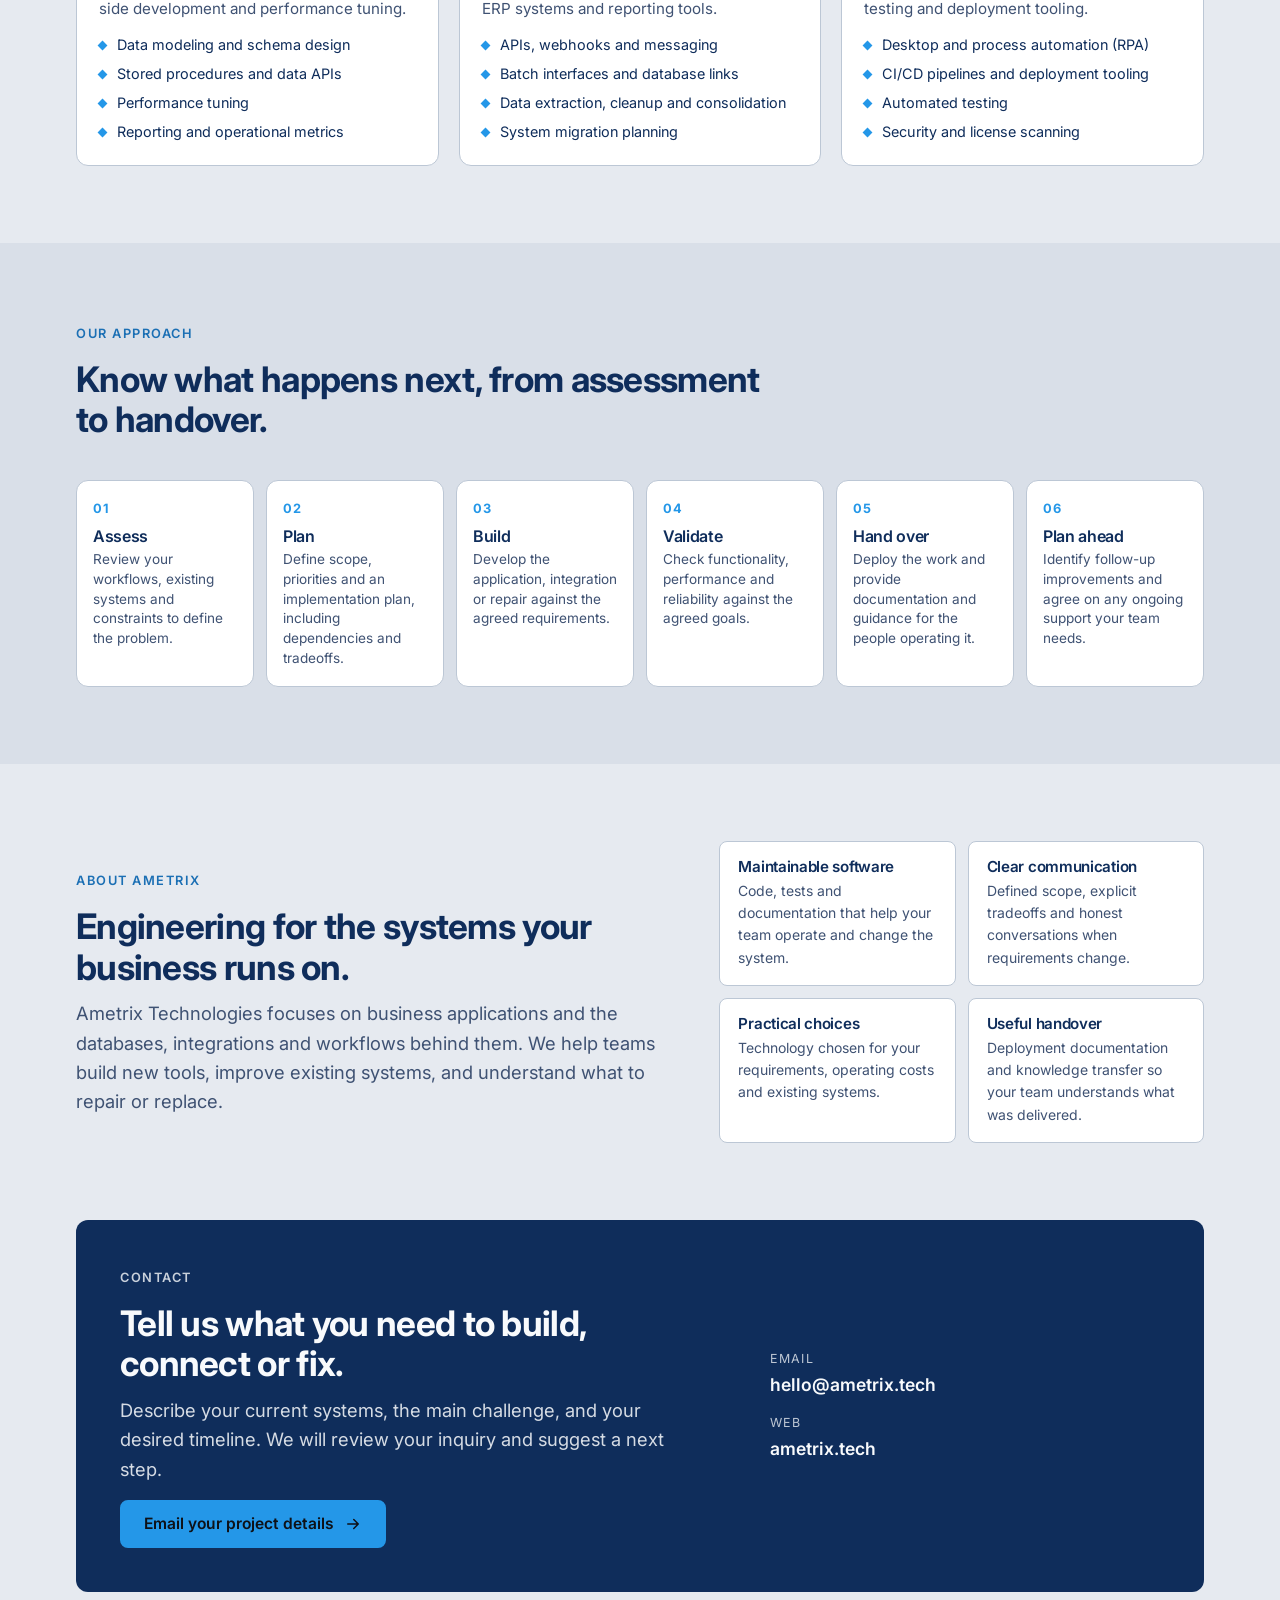
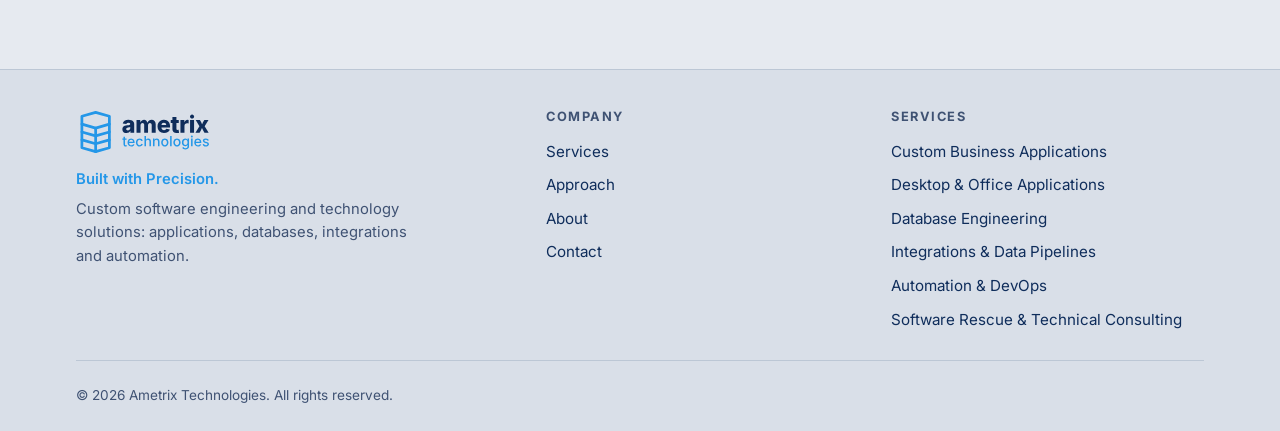
==== commit 49ab5b8a: "Point site at ametrix.tech: add CNAME, update canonical, OG, JSON-LD, sitemap and contact URLs Co-Au" ====
--- a/index.html
+++ b/index.html
@@ -6,7 +6,7 @@
   <title>Ametrix Technologies | Custom Software Engineering & Technology Solutions</title>
   <meta name="description" content="Ametrix Technologies designs, builds and rescues business software: web and desktop applications, databases, ERP and system integrations, automation, data pipelines and DevOps. Built with Precision.">
   <meta name="theme-color" content="#F8FAFC">
-  <link rel="canonical" href="https://ametrixtech.com/">
+  <link rel="canonical" href="https://ametrix.tech/">
   <link rel="icon" href="assets/brand/favicon.svg" type="image/svg+xml">
 
   <!-- Open Graph / social -->
@@ -14,8 +14,8 @@
   <meta property="og:site_name" content="Ametrix Technologies">
   <meta property="og:title" content="Ametrix Technologies | Business Software Built Around How You Work">
   <meta property="og:description" content="Custom business applications, system integrations and software rescue. Tell us what your team needs to build, connect or fix.">
-  <meta property="og:url" content="https://ametrixtech.com/">
-  <meta property="og:image" content="https://ametrixtech.com/assets/brand/og-image.png">
+  <meta property="og:url" content="https://ametrix.tech/">
+  <meta property="og:image" content="https://ametrix.tech/assets/brand/og-image.png">
   <meta name="twitter:card" content="summary_large_image">
 
   <!-- Apply the saved / system theme before first paint to avoid a flash -->
@@ -40,8 +40,8 @@
     "@context": "https://schema.org",
     "@type": "Organization",
     "name": "Ametrix Technologies",
-    "url": "https://ametrixtech.com/",
-    "logo": "https://ametrixtech.com/assets/brand/logo-light.svg",
+    "url": "https://ametrix.tech/",
+    "logo": "https://ametrix.tech/assets/brand/logo-light.svg",
     "slogan": "Built with Precision.",
     "description": "Custom business applications, database engineering, system integrations and software rescue."
   }
@@ -268,7 +268,7 @@
             <h2>Tell us what you need to build, connect or fix.</h2>
             <p class="lead">Describe your current systems, the main challenge, and your desired timeline. We will review your inquiry and suggest a next step.</p>
             <!-- TODO: confirm the public email address before launch (brand guidelines: do not publish unverified contact details). -->
-            <a class="btn btn-primary" href="mailto:hello@ametrixtech.com?subject=Project%20inquiry">
+            <a class="btn btn-primary" href="mailto:hello@ametrix.tech?subject=Project%20inquiry">
               Email your project details
               <svg viewBox="0 0 24 24" fill="none" stroke="currentColor" stroke-width="2" stroke-linecap="round" stroke-linejoin="round" aria-hidden="true"><path d="M5 12h14M13 6l6 6-6 6"/></svg>
             </a>
@@ -276,11 +276,11 @@
           <div class="contact-details">
             <div>
               <span class="label">Email</span>
-              <a href="mailto:hello@ametrixtech.com">hello@ametrixtech.com</a>
+              <a href="mailto:hello@ametrix.tech">hello@ametrix.tech</a>
             </div>
             <div>
               <span class="label">Web</span>
-              <a href="https://ametrixtech.com">ametrixtech.com</a>
+              <a href="https://ametrix.tech">ametrix.tech</a>
             </div>
           </div>
         </div>
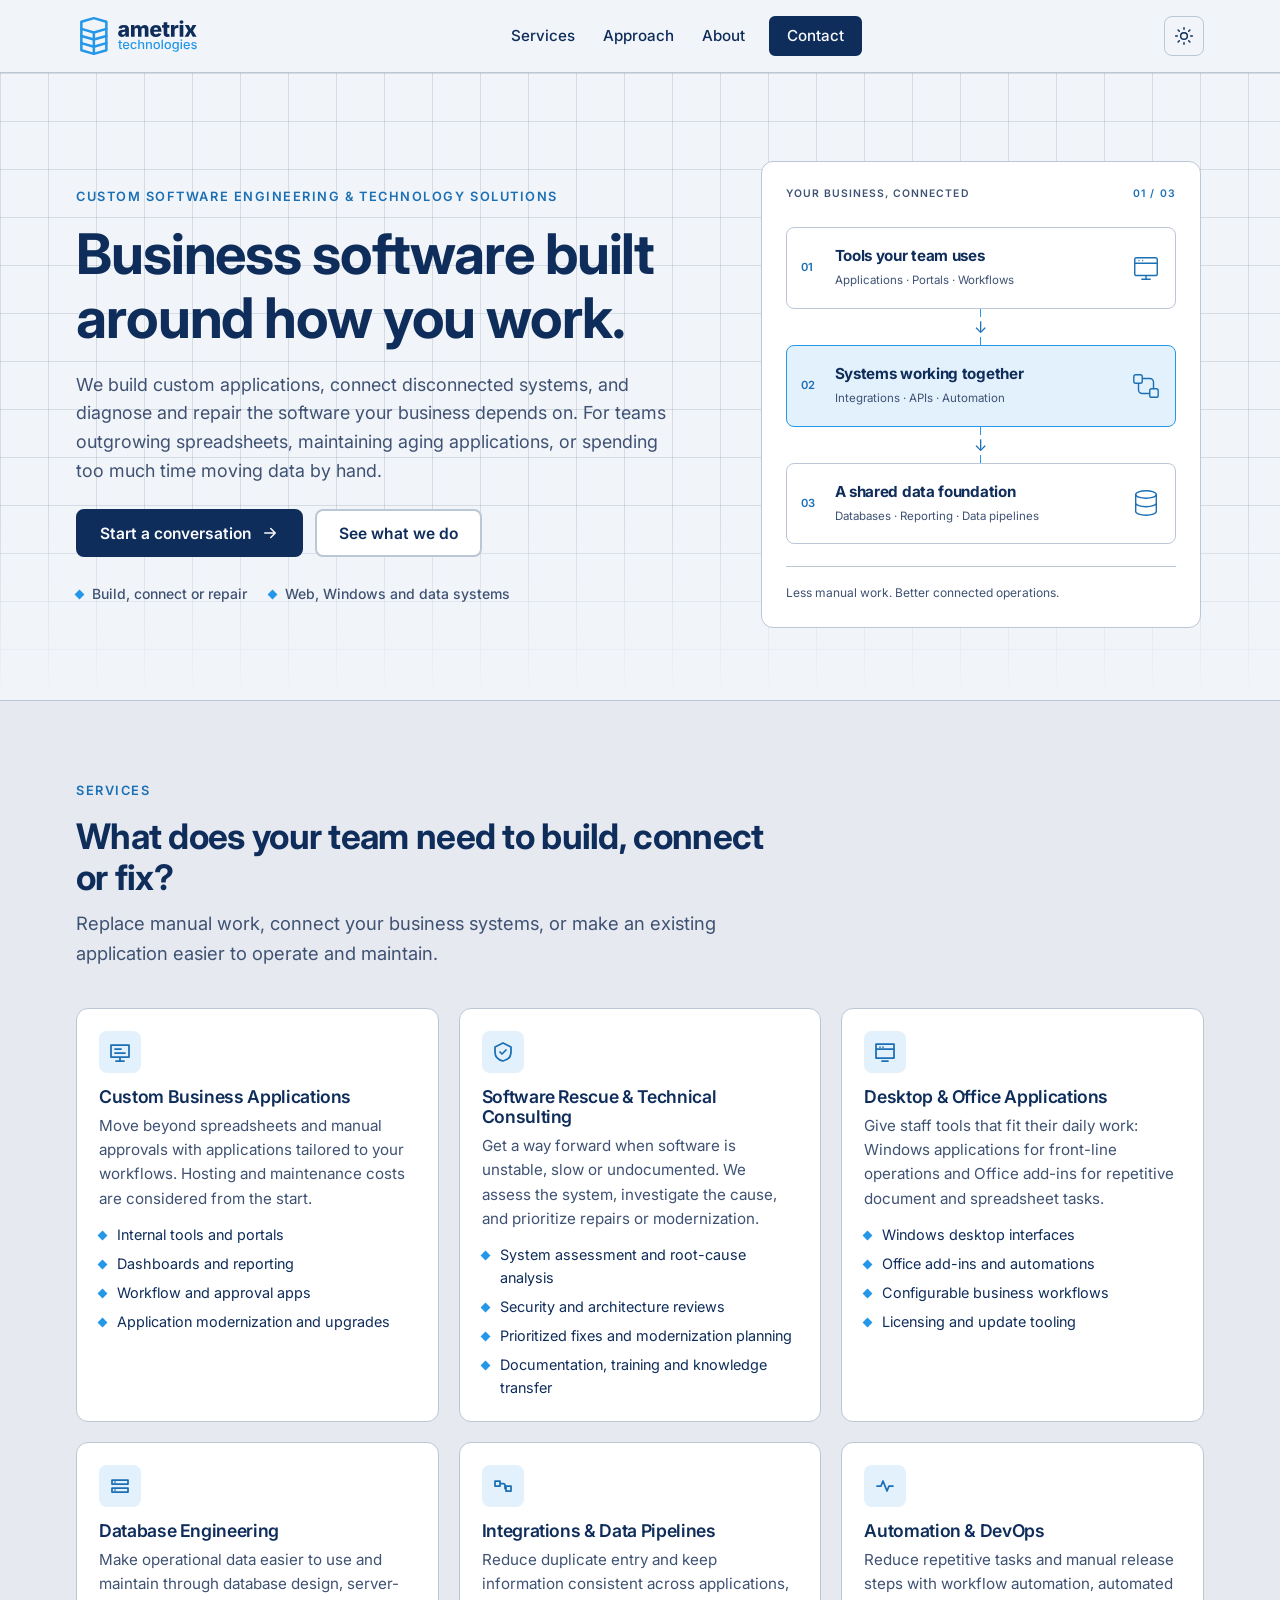
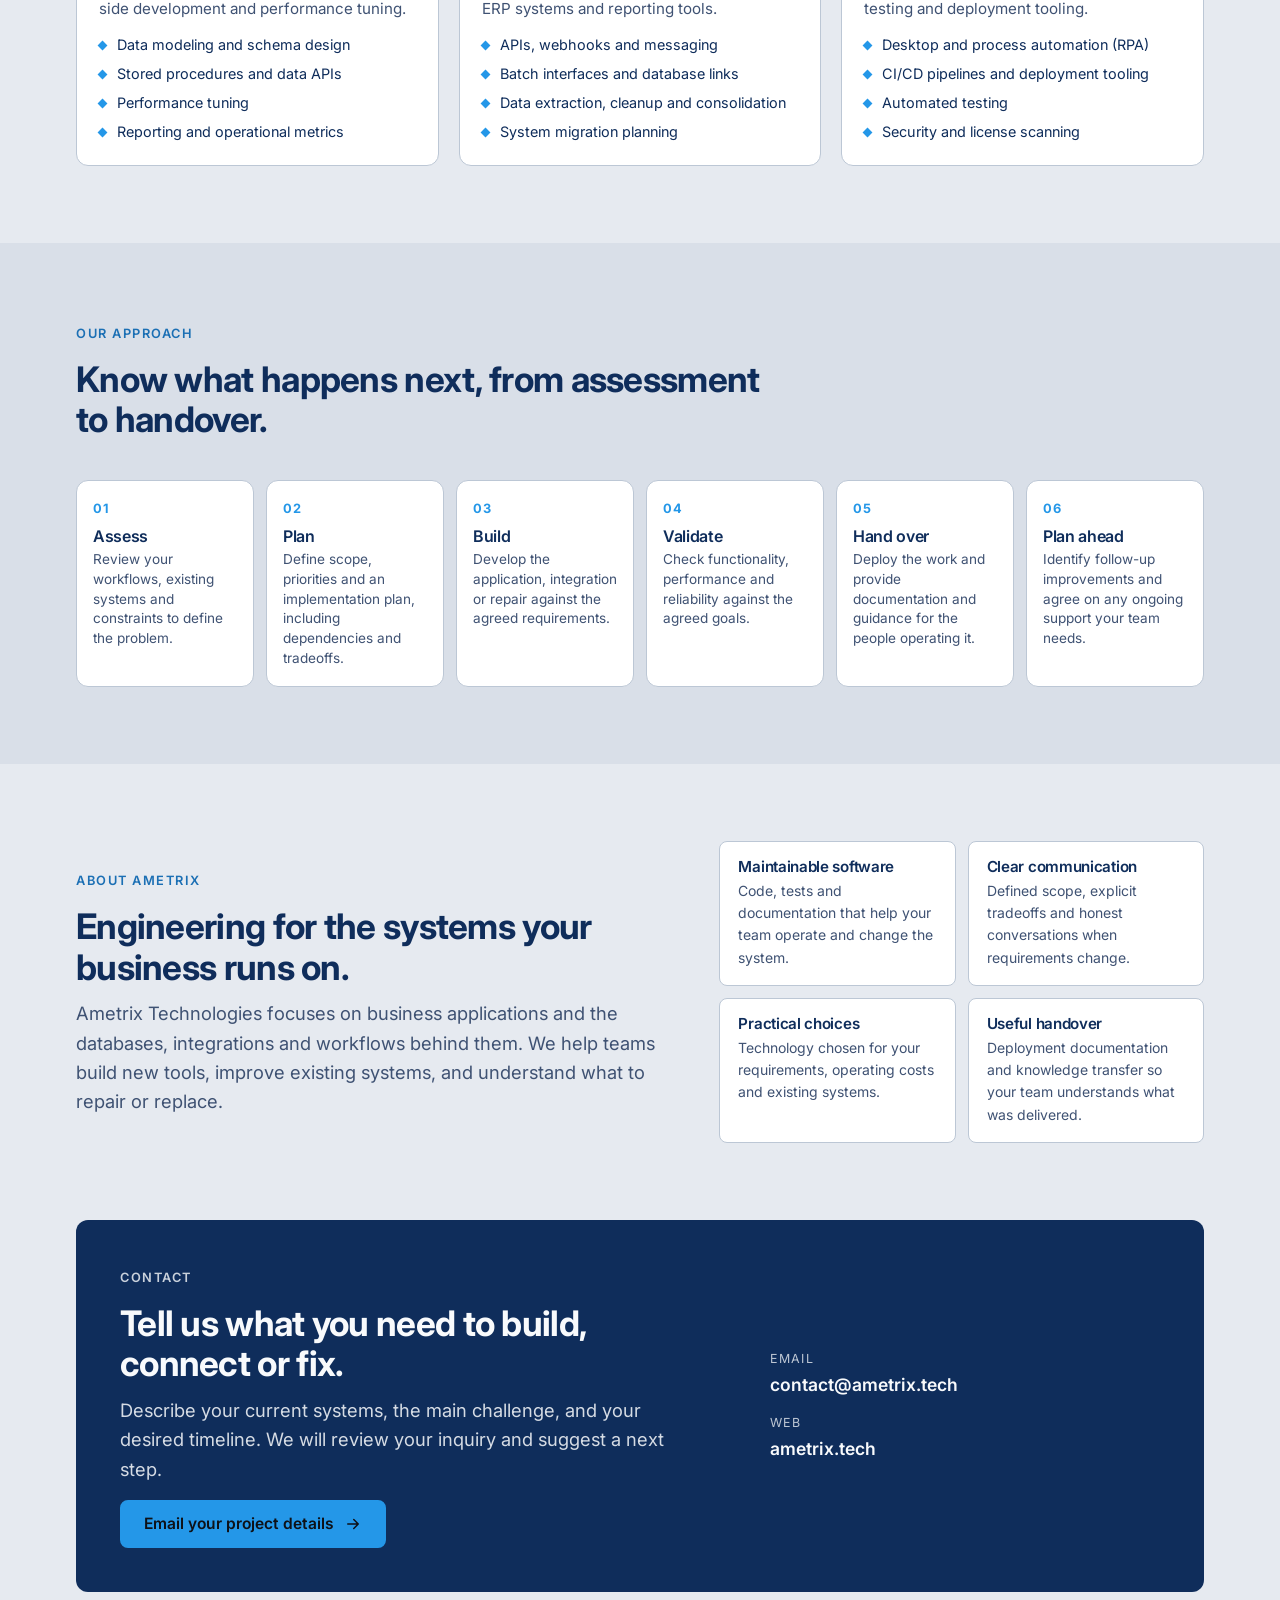
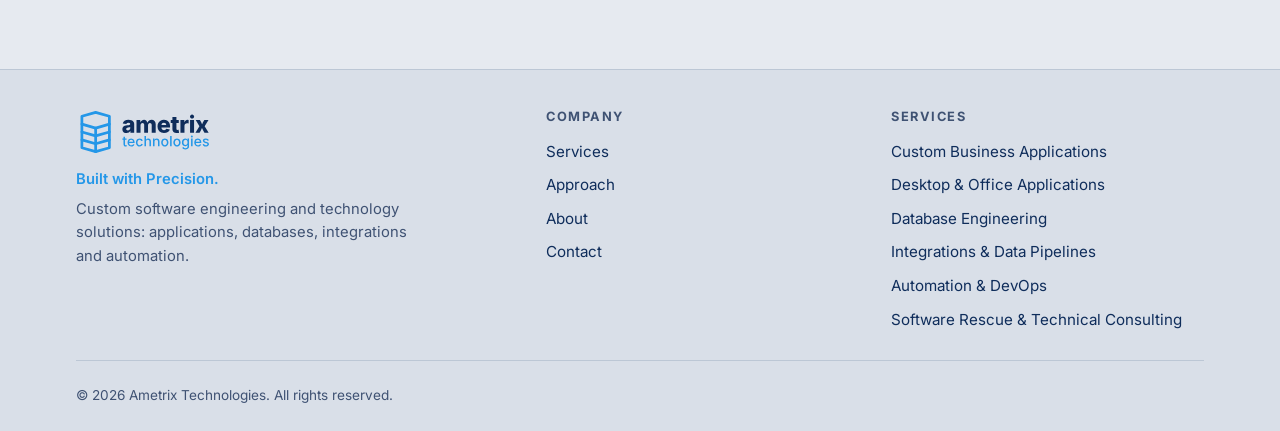
==== commit cfaeb5dc: "Set contact email to contact@ametrix.tech Co-Authored-By: Claude Fable 5.1 <noreply@anthropic.com>" ====
--- a/index.html
+++ b/index.html
@@ -267,8 +267,7 @@
             <span class="eyebrow" style="color:inherit;opacity:.8">Contact</span>
             <h2>Tell us what you need to build, connect or fix.</h2>
             <p class="lead">Describe your current systems, the main challenge, and your desired timeline. We will review your inquiry and suggest a next step.</p>
-            <!-- TODO: confirm the public email address before launch (brand guidelines: do not publish unverified contact details). -->
-            <a class="btn btn-primary" href="mailto:hello@ametrix.tech?subject=Project%20inquiry">
+            <a class="btn btn-primary" href="mailto:contact@ametrix.tech?subject=Project%20inquiry">
               Email your project details
               <svg viewBox="0 0 24 24" fill="none" stroke="currentColor" stroke-width="2" stroke-linecap="round" stroke-linejoin="round" aria-hidden="true"><path d="M5 12h14M13 6l6 6-6 6"/></svg>
             </a>
@@ -276,7 +275,7 @@
           <div class="contact-details">
             <div>
               <span class="label">Email</span>
-              <a href="mailto:hello@ametrix.tech">hello@ametrix.tech</a>
+              <a href="mailto:contact@ametrix.tech">contact@ametrix.tech</a>
             </div>
             <div>
               <span class="label">Web</span>
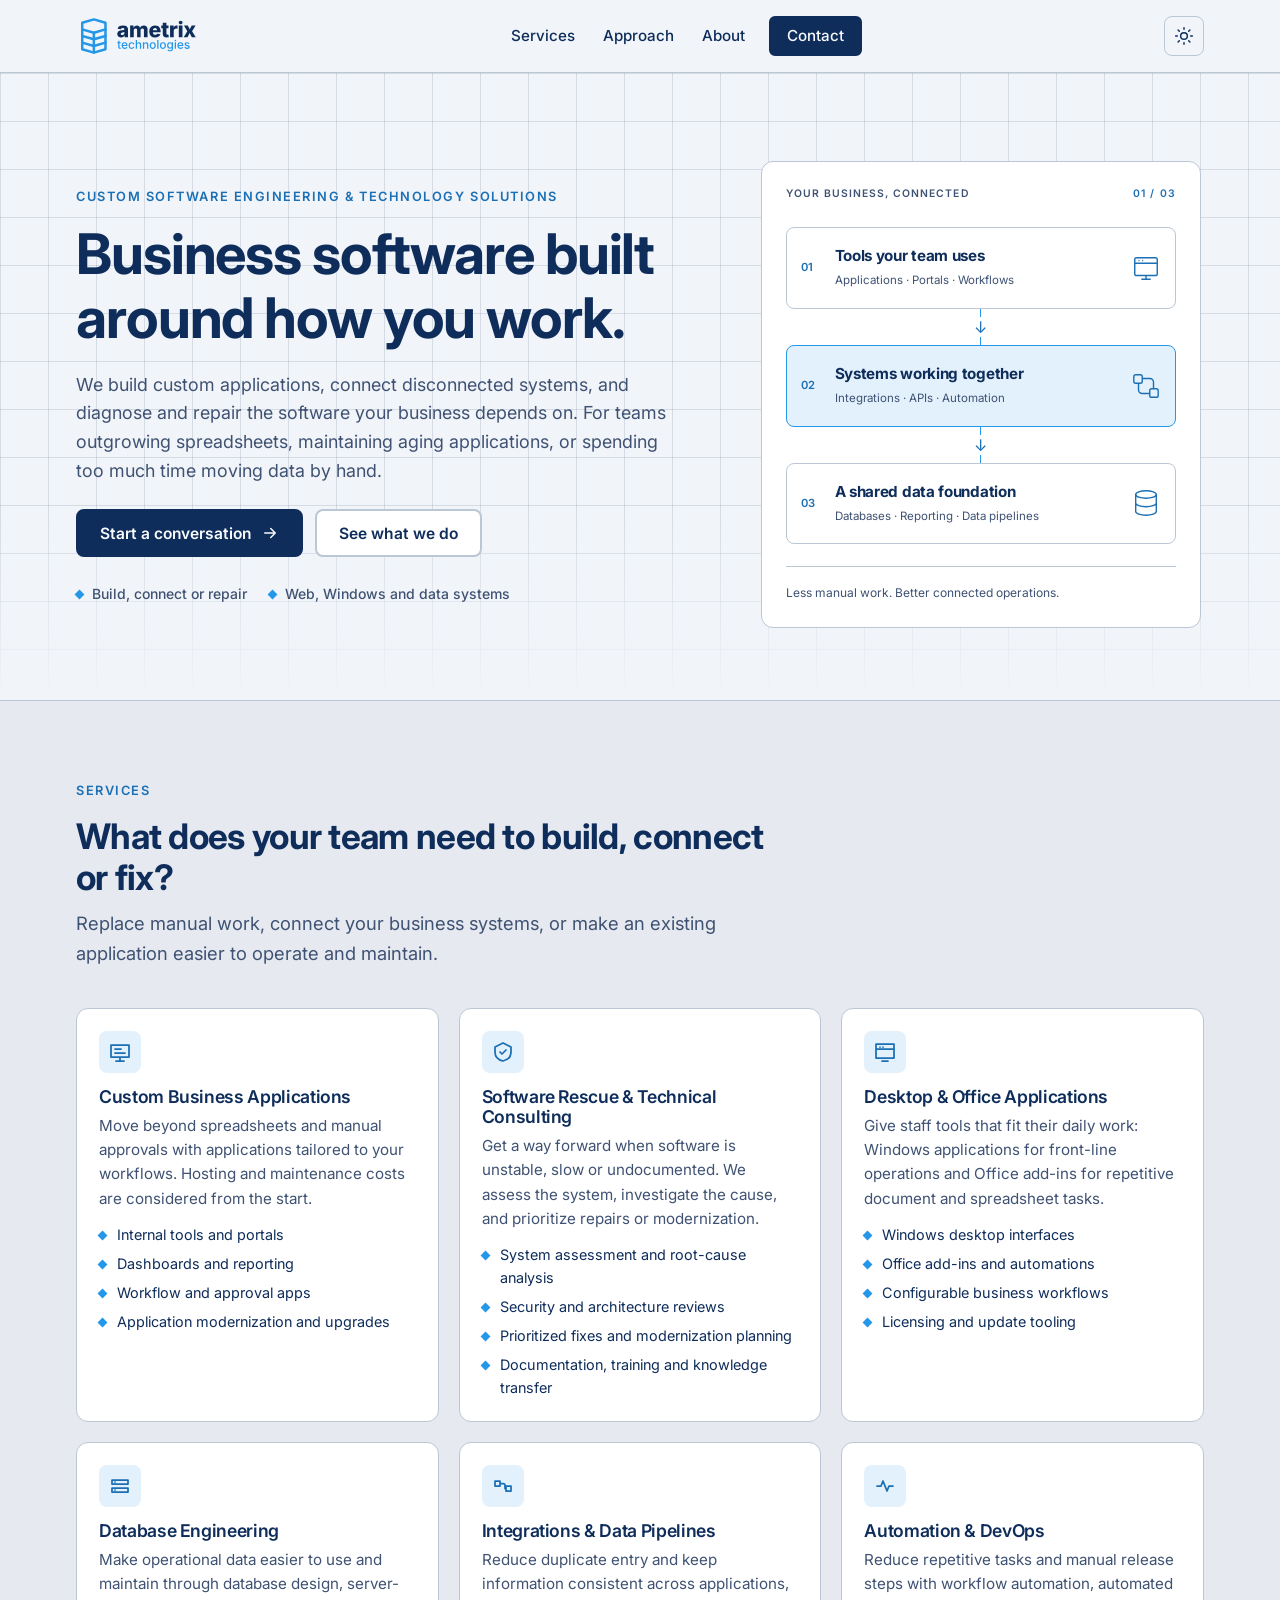
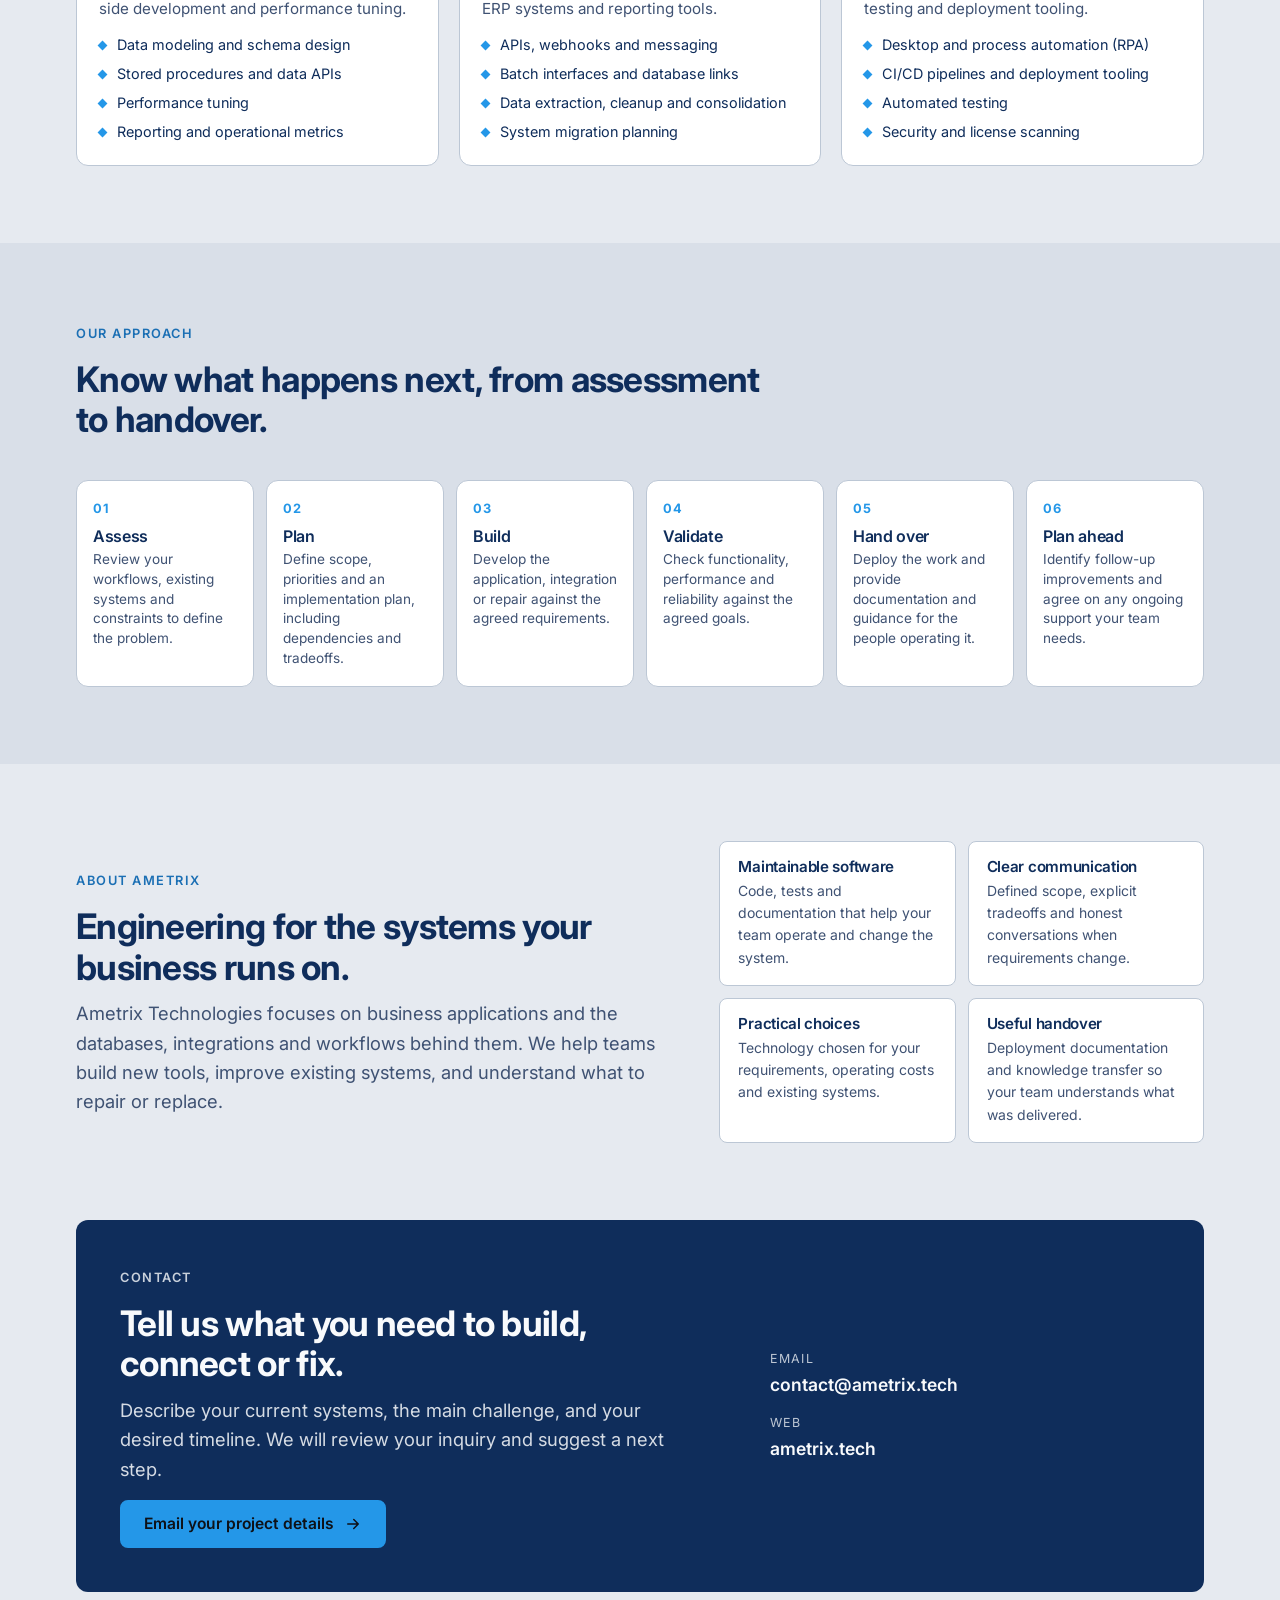
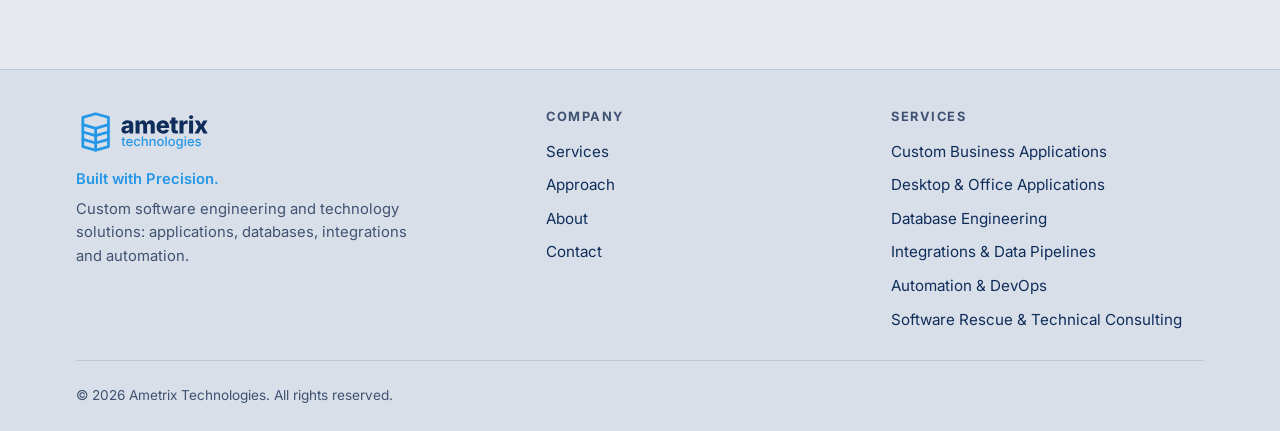
==== commit ac40c796: "Logo: refine proportions (icon -7%, "technologies" -8%), keep optical gap and centring Co-Authored-B" ====
--- a/index.html
+++ b/index.html
@@ -15,8 +15,7 @@
   <meta property="og:title" content="Ametrix Technologies | Business Software Built Around How You Work">
   <meta property="og:description" content="Custom business applications, system integrations and software rescue. Tell us what your team needs to build, connect or fix.">
   <meta property="og:url" content="https://ametrix.tech/">
-  <meta property="og:image" content="https://ametrix.tech/assets/brand/og-image.png">
-  <meta name="twitter:card" content="summary_large_image">
+  <meta name="twitter:card" content="summary">
 
   <!-- Apply the saved / system theme before first paint to avoid a flash -->
   <script>
@@ -52,7 +51,7 @@
 
   <!-- Reusable symbols: the gem/database mark and the full logo lockup (Inter outlines, colored via CSS variables) -->
   <svg width="0" height="0" style="position:absolute" aria-hidden="true">
-    <symbol id="ametrix-logo" viewBox="0 0 340.5 112"><g transform="translate(0 0)" fill="none" stroke="var(--logo-icon)" stroke-width="7" stroke-linejoin="round" stroke-linecap="round"><path d="M50 6 L85 16 L85 96 L50 106 L15 96 L15 16 Z"/><path d="M15 36 L50 46 L85 36"/><path d="M50 46 L50 106"/><path d="M15 56 L50 66 L85 56"/><path d="M15 76 L50 86 L85 76"/></g><path fill="var(--logo-word)" d="M128.78125 58.727665139530615Q124.064453125 58.727665139530615 121.0322265625 56.325321389530615Q118.0 53.922977639530615 118.0 49.059696389530615Q118.0 45.426883889530615 119.669921875 43.288212014530615Q121.33984375 41.149540139530615 124.1083984375 40.124149514530615Q126.876953125 39.098758889530615 130.1875 38.805790139530615Q134.34765625 38.454227639530615 136.1494140625 37.941532327030615Q137.951171875 37.428837014530615 137.951171875 35.905399514530615V35.788212014530615Q137.951171875 34.088993264530615 136.7646484375 33.166141702030615Q135.578125 32.243290139530615 133.498046875 32.243290139530615Q131.359375 32.243290139530615 129.982421875 33.151493264530615Q128.60546875 34.059696389530615 128.1953125 35.612430764530615L118.9375 34.411258889530615Q119.904296875 30.221805764530615 123.6689453125 27.599735452030615Q127.43359375 24.977665139530615 133.5859375 24.977665139530615Q137.658203125 24.977665139530615 140.9541015625 26.237430764530615Q144.25 27.497196389530615 146.1982421875 29.943485452030615Q148.146484375 32.389774514530615 148.146484375 35.905399514530615V58.141727639530615H138.537109375V53.542118264530615H138.2734375Q135.548828125 58.727665139530615 128.78125 58.727665139530615ZM131.88671875 51.960087014530615Q134.46484375 51.960087014530615 136.251953125 50.436649514530615Q138.0390625 48.913212014530615 138.0390625 46.481571389530615V43.346805764530615Q137.16015625 43.815555764530615 135.490234375 44.137821389530615Q133.8203125 44.460087014530615 132.384765625 44.694462014530615Q127.66796875 45.397587014530615 127.66796875 48.590946389530615Q127.66796875 50.231571389530615 128.8544921875 51.095829202030615Q130.041015625 51.960087014530615 131.88671875 51.960087014530615Z M154.0140625 58.141727639530615V25.387821389530615H163.418359375L163.887109375 31.891727639530615Q165.234765625 28.200321389530615 167.7982421875 26.574344827030615Q170.36171875 24.948368264530615 173.320703125 24.948368264530615Q176.426171875 24.948368264530615 178.4916015625 26.735477639530615Q180.55703125 28.522587014530615 181.758203125 32.536258889530615Q183.25234375 28.493290139530615 186.1673828125 26.720829202030615Q189.082421875 24.948368264530615 192.39296875 24.948368264530615Q196.992578125 24.948368264530615 199.9369140625 27.907352639530615Q202.88125 30.866337014530615 202.88125 36.051883889530615V58.141727639530615H192.6859375V38.366337014530615Q192.6859375 35.876102639530615 191.3822265625 34.587040139530615Q190.078515625 33.297977639530615 188.05703125 33.297977639530615Q185.8890625 33.297977639530615 184.629296875 34.718876077030615Q183.36953125 36.139774514530615 183.36953125 38.483524514530615V58.141727639530615H173.555078125V38.219852639530615Q173.555078125 35.963993264530615 172.2806640625 34.630985452030615Q171.00625 33.297977639530615 168.984765625 33.297977639530615Q166.9046875 33.297977639530615 165.5716796875 34.704227639530615Q164.238671875 36.110477639530615 164.238671875 38.688602639530615V58.141727639530615Z M224.0125 58.756962014530615Q216.307421875 58.756962014530615 211.8982421875 54.259891702030615Q207.4890625 49.762821389530615 207.4890625 41.881962014530615Q207.4890625 36.842899514530615 209.4666015625 33.034305764530615Q211.444140625 29.225712014530615 215.076953125 27.101688577030615Q218.709765625 24.977665139530615 223.631640625 24.977665139530615Q228.23125 24.977665139530615 231.7908203125 26.896610452030615Q235.350390625 28.815555764530615 237.3865234375 32.550907327030615Q239.42265625 36.286258889530615 239.42265625 41.676883889530615V44.255008889530615H217.537890625Q217.684375 47.799930764530615 219.4861328125 49.572391702030615Q221.287890625 51.344852639530615 224.18828125 51.344852639530615Q226.2390625 51.344852639530615 227.733203125 50.480594827030615Q229.22734375 49.616337014530615 229.842578125 47.975712014530615L238.95390625 49.469852639530615Q237.7234375 53.717899514530615 233.8416015625 56.237430764530615Q229.959765625 58.756962014530615 224.0125 58.756962014530615ZM217.596484375 38.307743264530615H229.725390625Q229.432421875 35.524540139530615 227.908984375 33.957157327030615Q226.385546875 32.389774514530615 223.71953125 32.389774514530615Q221.02421875 32.389774514530615 219.4568359375 33.986454202030615Q217.889453125 35.583133889530615 217.596484375 38.307743264530615Z M261.55 25.387821389530615V32.975712014530615H255.661328125V48.122196389530615Q255.661328125 50.671024514530615 258.26875 50.671024514530615Q258.79609375 50.671024514530615 259.7482421875 50.539188577030615Q260.700390625 50.407352639530615 261.110546875 50.319462014530615L262.42890625 57.760868264530615Q260.700390625 58.258915139530615 259.0890625 58.434696389530615Q257.477734375 58.610477639530615 256.0421875 58.610477639530615Q250.82734375 58.610477639530615 248.13203125 56.164188577030615Q245.43671875 53.717899514530615 245.43671875 49.030399514530615V32.975712014530615H241.10078125V25.387821389530615H245.43671875V17.594852639530615H255.661328125V25.387821389530615Z M265.894140625 58.141727639530615V25.387821389530615H275.82578125V31.364383889530615H276.17734375Q277.05625 28.141727639530615 279.0923828125 26.559696389530615Q281.128515625 24.977665139530615 283.823828125 24.977665139530615Q285.31796875 24.977665139530615 286.72421875 25.329227639530615V34.235477639530615Q285.991796875 33.971805764530615 284.8052734375 33.839969827030615Q283.61875 33.708133889530615 282.68125 33.708133889530615Q279.839453125 33.708133889530615 277.9791015625 35.524540139530615Q276.11875 37.340946389530615 276.11875 40.270633889530615V58.141727639530615Z M290.3359375 58.141727639530615V25.387821389530615H300.560546875V58.141727639530615ZM295.43359375 21.549930764530615Q293.265625 21.549930764530615 291.712890625 20.114383889530615Q290.16015625 18.678837014530615 290.16015625 16.628055764530615Q290.16015625 14.577274514530615 291.712890625 13.141727639530615Q293.265625 11.706180764530615 295.43359375 11.706180764530615Q297.630859375 11.706180764530615 299.18359375 13.141727639530615Q300.736328125 14.577274514530615 300.736328125 16.628055764530615Q300.736328125 18.678837014530615 299.18359375 20.114383889530615Q297.630859375 21.549930764530615 295.43359375 21.549930764530615Z M304.02578125 58.141727639530615 314.191796875 41.325321389530615 304.641015625 25.387821389530615H315.480859375L318.000390625 30.075321389530615Q318.820703125 31.628055764530615 319.5384765625 33.224735452030615Q320.25625 34.821415139530615 320.959375 36.403446389530615Q321.6625 34.821415139530615 322.4095703125 33.224735452030615Q323.156640625 31.628055764530615 324.00625 30.075321389530615L326.64296875 25.387821389530615H337.30703125L327.492578125 41.383915139530615L337.746484375 58.141727639530615H326.965234375L323.801171875 52.458133889530615Q322.9515625 50.905399514530615 322.18984375 49.308719827030615Q321.428125 47.712040139530615 320.725 46.130008889530615Q320.051171875 47.712040139530615 319.31875 49.308719827030615Q318.586328125 50.905399514530615 317.766015625 52.458133889530615L314.660546875 58.141727639530615Z"/><path fill="var(--logo-desc)" d="M128.69385919033078 72.76507280491492V75.92381999149778H124.75866018134766V87.16472478397418Q124.75866018134766 88.34704914990184 125.26158920267511 88.90291806821111Q125.76451822400254 89.45878698652038 126.91154932527564 89.45878698652038Q127.22918870716666 89.45878698652038 127.71447109616682 89.38820045721127Q128.19975348516698 89.31761392790216 128.55268613171253 89.24702739859305L129.2409047924764 92.35283468819406Q128.62327266102164 92.5645942761214 127.90858405176687 92.66165075392144Q127.1938954425121 92.75870723172146 126.52332341407552 92.75870723172146Q123.84103530032918 92.75870723172146 122.35871818483778 91.3734465940301Q120.8764010693464 89.98818595633874 120.8764010693464 87.48236416586519V75.92381999149778H118.0V72.76507280491492H120.8764010693464V68.07106860585884H124.75866018134766V72.76507280491492Z M140.71121580520742 92.8998802903397Q137.79952147120648 92.8998802903397 135.68192559193307 91.64696939510293Q133.56432971265963 90.39405849986615 132.42612192755018 88.11764292964722Q131.2879141424407 85.84122735942829 131.2879141424407 82.77071333448184Q131.2879141424407 79.73549257418993 132.4084752952229 77.42378373931646Q133.52903644800506 75.11207490444298 135.57604579796936 73.815047428388Q137.62305514793368 72.51801995233303 140.37592979098912 72.51801995233303Q142.6170520965535 72.51801995233303 144.6375914980269 73.51505467882427Q146.65813089950026 74.51208940531549 147.91986511090067 76.6914484977344Q149.1815993223011 78.87080759015329 149.1815993223011 82.43542732026354V83.81186464179126H135.18781988676926Q135.2936996807329 86.67061907881039 136.81131006087887 88.1794061427927Q138.32892044102482 89.68819320677501 140.746509069862 89.68819320677501Q142.3699992439716 89.68819320677501 143.54350029373563 88.98232791368386Q144.71700134349965 88.27646262059272 145.2287536809907 86.900025299065L148.88160657273735 87.76471028310165Q148.17574127964622 90.07641911797514 146.02285213571824 91.48814970415742Q143.86996299179026 92.8998802903397 140.71121580520742 92.8998802903397ZM135.20546651909652 80.91781694011759H145.3346334749544Q145.12287388702705 78.58846147291683 143.87878630795393 77.15908425440728Q142.63469872888078 75.72970703589772 140.3935764233164 75.72970703589772Q138.06422095611563 75.72970703589772 136.71425358307883 77.25614073220731Q135.36428621004202 78.7825744285169 135.20546651909652 80.91781694011759Z M161.72835490699612 92.8998802903397Q158.9401869992861 92.8998802903397 156.87553101699453 91.62932276277564Q154.81087503470295 90.35876523521159 153.66384393342986 88.07352634882903Q152.51681283215675 85.78828746244646 152.51681283215675 82.73542006982728Q152.51681283215675 79.66490604488082 153.66384393342986 77.36202052617098Q154.81087503470295 75.05913500746114 156.87553101699453 73.78857747989709Q158.9401869992861 72.51801995233303 161.72835490699612 72.51801995233303Q164.79886893194256 72.51801995233303 167.0311679213433 74.0621002809699Q169.26346691074403 75.60618060960677 169.98697883616245 78.34140862033493L166.29883267976123 79.22374023669886Q165.89296013623382 77.68848322422564 164.7194590864698 76.74438839471622Q163.5459580367058 75.80029356520683 161.7460015393234 75.80029356520683Q159.96369167426826 75.80029356520683 158.79019062450425 76.73556507855258Q157.61668957474024 77.67083659189835 157.04317402410368 79.25021018518979Q156.46965847346712 80.82958377848121 156.46965847346712 82.73542006982728Q156.46965847346712 84.62360972884608 157.04317402410368 86.18533668981021Q157.61668957474024 87.74706365077436 158.79019062450425 88.68233516412013Q159.96369167426826 89.61760667746589 161.7460015393234 89.61760667746589Q163.58125130136034 89.61760667746589 164.78122229961528 88.63821858330193Q165.98119329787022 87.65883048913798 166.36941920907034 86.05298694735563L170.03991873314428 86.93531856371956Q169.31640680772585 89.72348647142957 167.07528450216148 91.31168338088463Q164.83416219659713 92.8998802903397 161.72835490699612 92.8998802903397Z M178.17501623601964 80.81193714615392V92.49400774681229H174.29275712401838V66.20052557916733H178.1397229713651V76.3120459026979Q179.07499448471086 74.35326971436999 180.57495823252953 73.43564483335152Q182.0749219803482 72.51801995233303 184.10428469798524 72.51801995233303Q187.12185882594986 72.51801995233303 188.97475522031408 74.41503292751547Q190.82765161467833 76.3120459026979 190.82765161467833 79.96489879444455V92.49400774681229H186.92774587034978V80.44135786728107Q186.92774587034978 78.30611535568038 185.81600803373124 77.10614435742545Q184.7042701971127 75.90617335917051 182.76314064111207 75.90617335917051Q180.78671782045686 75.90617335917051 179.48086702823826 77.1855542028982Q178.17501623601964 78.46493504662588 178.17501623601964 80.81193714615392Z M199.91566726322677 80.81193714615392V92.49400774681229H196.0334081512255V72.76507280491492H199.739200939954L199.75684757228126 76.5590987552798Q200.67447245329976 74.47679614066095 202.21855278193664 73.49740804649699Q203.7626331105735 72.51801995233303 205.84493572519236 72.51801995233303Q208.86250985315698 72.51801995233303 210.70658293135756 74.41503292751547Q212.55065600955817 76.3120459026979 212.55065600955817 79.96489879444455V92.49400774681229H208.6683968975569V80.44135786728107Q208.6683968975569 78.30611535568038 207.55665906093836 77.10614435742545Q206.4449212243198 75.90617335917051 204.5037916683192 75.90617335917051Q202.52736884766398 75.90617335917051 201.22151805544536 77.1855542028982Q199.91566726322677 78.46493504662588 199.91566726322677 80.81193714615392Z M226.06797637225353 92.8998802903397Q223.2974550968708 92.8998802903397 221.22397579841558 91.62932276277564Q219.15049649996035 90.35876523521159 218.00346539868724 88.07352634882903Q216.85643429741415 85.78828746244646 216.85643429741415 82.73542006982728Q216.85643429741415 79.66490604488082 218.00346539868724 77.36202052617098Q219.15049649996035 75.05913500746114 221.22397579841558 73.78857747989709Q223.2974550968708 72.51801995233303 226.06797637225353 72.51801995233303Q228.85614427996353 72.51801995233303 230.92962357841876 73.78857747989709Q233.00310287687398 75.05913500746114 234.1501339781471 77.36202052617098Q235.29716507942018 79.66490604488082 235.29716507942018 82.73542006982728Q235.29716507942018 85.78828746244646 234.1501339781471 88.07352634882903Q233.00310287687398 90.35876523521159 230.92962357841876 91.62932276277564Q228.85614427996353 92.8998802903397 226.06797637225353 92.8998802903397ZM226.06797637225353 89.61760667746589Q227.86793286963592 89.61760667746589 229.04143391939994 88.67351184795649Q230.21493496916398 87.7294170184471 230.7884505198005 86.16769005748294Q231.36196607043706 84.60596309651879 231.36196607043706 82.73542006982728Q231.36196607043706 80.84723041080848 230.7884505198005 79.26785681751706Q230.21493496916398 77.68848322422564 229.04143391939994 76.74438839471622Q227.86793286963592 75.80029356520683 226.06797637225353 75.80029356520683Q224.28566650719839 75.80029356520683 223.12098877359801 76.74438839471622Q221.95631103999762 77.68848322422564 221.38279548936106 79.26785681751706Q220.80927993872453 80.84723041080848 220.80927993872453 82.73542006982728Q220.80927993872453 84.60596309651879 221.38279548936106 86.16769005748294Q221.95631103999762 87.7294170184471 223.12098877359801 88.67351184795649Q224.28566650719839 89.61760667746589 226.06797637225353 89.61760667746589Z M243.48520247927738 66.20052557916733V92.49400774681229H239.6029433672761V66.20052557916733Z M257.0025228419727 92.8998802903397Q254.23200156659 92.8998802903397 252.15852226813476 91.62932276277564Q250.08504296967953 90.35876523521159 248.93801186840642 88.07352634882903Q247.79098076713333 85.78828746244646 247.79098076713333 82.73542006982728Q247.79098076713333 79.66490604488082 248.93801186840642 77.36202052617098Q250.08504296967953 75.05913500746114 252.15852226813476 73.78857747989709Q254.23200156659 72.51801995233303 257.0025228419727 72.51801995233303Q259.7906907496827 72.51801995233303 261.8641700481379 73.78857747989709Q263.93764934659316 75.05913500746114 265.0846804478663 77.36202052617098Q266.23171154913933 79.66490604488082 266.23171154913933 82.73542006982728Q266.23171154913933 85.78828746244646 265.0846804478663 88.07352634882903Q263.93764934659316 90.35876523521159 261.8641700481379 91.62932276277564Q259.7906907496827 92.8998802903397 257.0025228419727 92.8998802903397ZM257.0025228419727 89.61760667746589Q258.8024793393551 89.61760667746589 259.9759803891191 88.67351184795649Q261.14948143888313 87.7294170184471 261.7229969895197 86.16769005748294Q262.29651254015624 84.60596309651879 262.29651254015624 82.73542006982728Q262.29651254015624 80.84723041080848 261.7229969895197 79.26785681751706Q261.14948143888313 77.68848322422564 259.9759803891191 76.74438839471622Q258.8024793393551 75.80029356520683 257.0025228419727 75.80029356520683Q255.22021297691757 75.80029356520683 254.0555352433172 76.74438839471622Q252.8908575097168 77.68848322422564 252.31734195908024 79.26785681751706Q251.7438264084437 80.84723041080848 251.7438264084437 82.73542006982728Q251.7438264084437 84.60596309651879 252.31734195908024 86.16769005748294Q252.8908575097168 87.7294170184471 254.0555352433172 88.67351184795649Q255.22021297691757 89.61760667746589 257.0025228419727 89.61760667746589Z M278.7961137661617 100.29381923546939Q275.3726670946696 100.29381923546939 273.30801111237804 99.04090834023262Q271.24335513008646 97.78799744499584 270.41396341070435 96.00568757994071L273.6609437589236 94.47043056746747Q274.0138764054692 95.03512280194039 274.605038588433 95.66157824955877Q275.19620077139683 96.28803369717717 276.19323549788805 96.72919950535913Q277.19027022437933 97.17036531354108 278.7784671338344 97.17036531354108Q281.01958943939877 97.17036531354108 282.43132002558104 96.10274405774074Q283.8430506117633 95.03512280194039 283.8430506117633 92.75870723172146V88.91174138437475H283.507764597545Q283.15483195099944 89.56466678048406 282.5283765033811 90.32347197055704Q281.90192105576267 91.08227716063001 280.7813599029805 91.63814607893929Q279.6607987501983 92.19401499724856 277.8608422528159 92.19401499724856Q275.53148678561513 92.19401499724856 273.6697670750873 91.0999237929573Q271.8080473645594 90.00583258866602 270.71395616026814 87.86176676090167Q269.6198649559768 85.71770093313734 269.6198649559768 82.5589537465545Q269.6198649559768 79.41785319229892 270.70513284410447 77.16790757057092Q271.7904007322321 74.9179619488429 273.6609437589236 73.71799095058796Q275.53148678561513 72.51801995233303 277.9137821497977 72.51801995233303Q279.73138527950744 72.51801995233303 280.8695930646169 73.12682876762415Q282.0078008497263 73.73563758291525 282.651902929672 74.54738266997006Q283.29600500961766 75.35912775702486 283.63129102383596 75.97675988847962H283.9136371410724V72.76507280491492H287.7076630914373V92.77635386404874Q287.7076630914373 95.37040881615869 286.52533872550964 97.02919225492286Q285.34301435958196 98.68797569368704 283.3312982742722 99.49089746457821Q281.3195821889625 100.29381923546939 278.7961137661617 100.29381923546939ZM278.7608205015071 88.96468128135659Q281.2313490273261 88.96468128135659 282.5460231357083 87.25295794561058Q283.8606972440906 85.54123460986456 283.8606972440906 82.50601384957265Q283.8606972440906 79.54137961858987 282.56366976803565 77.67965990806199Q281.26664229198065 75.81794019753411 278.7608205015071 75.81794019753411Q277.0490971657611 75.81794019753411 275.8932427483244 76.70909513006168Q274.7373883308876 77.60025006258924 274.16387278025104 79.10903712657155Q273.5903572296145 80.61782419055386 273.5903572296145 82.50601384957265Q273.5903572296145 85.40006155124632 274.9050313379968 87.18237141630146Q276.219705446379 88.96468128135659 278.7608205015071 88.96468128135659Z M292.93106626031175 92.49400774681229V72.76507280491492H296.813325372313V92.49400774681229ZM294.8898424486396 69.7474986769503Q293.88398440598473 69.7474986769503 293.16929579672995 69.07692664851372Q292.4546071874752 68.40635462007714 292.4546071874752 67.4534364744041Q292.4546071874752 66.48287169640378 293.16929579672995 65.8122996679672Q293.88398440598473 65.14172763953061 294.8898424486396 65.14172763953061Q295.89570049129446 65.14172763953061 296.6192124167129 65.8122996679672Q297.3427243421313 66.48287169640378 297.3427243421313 67.4534364744041Q297.3427243421313 68.40635462007714 296.6192124167129 69.07692664851372Q295.89570049129446 69.7474986769503 294.8898424486396 69.7474986769503Z M310.5424053229356 92.8998802903397Q307.63071098893465 92.8998802903397 305.51311510966127 91.64696939510293Q303.39551923038783 90.39405849986615 302.25731144527833 88.11764292964722Q301.1191036601689 85.84122735942829 301.1191036601689 82.77071333448184Q301.1191036601689 79.73549257418993 302.2396648129511 77.42378373931646Q303.36022596573326 75.11207490444298 305.40723531569756 73.815047428388Q307.4542446656619 72.51801995233303 310.2071193087173 72.51801995233303Q312.4482416142817 72.51801995233303 314.4687810157551 73.51505467882427Q316.4893204172285 74.51208940531549 317.75105462862894 76.6914484977344Q319.0127888400293 78.87080759015329 319.0127888400293 82.43542732026354V83.81186464179126H305.01900940449747Q305.1248891984611 86.67061907881039 306.64249957860704 88.1794061427927Q308.160109958753 89.68819320677501 310.5776985875902 89.68819320677501Q312.2011887616998 89.68819320677501 313.37468981146384 88.98232791368386Q314.54819086122785 88.27646262059272 315.05994319871894 86.900025299065L318.7127960904656 87.76471028310165Q318.0069307973744 90.07641911797514 315.8540416534464 91.48814970415742Q313.70115250951847 92.8998802903397 310.5424053229356 92.8998802903397ZM305.03665603682475 80.91781694011759H315.1658229926826Q314.95406340475523 78.58846147291683 313.70997582568214 77.15908425440728Q312.465888246609 75.72970703589772 310.2247659410446 75.72970703589772Q307.89541047384387 75.72970703589772 306.54544310080706 77.25614073220731Q305.19547572777026 78.7825744285169 305.03665603682475 80.91781694011759Z M330.3419267941421 92.8998802903397Q327.1302397105774 92.8998802903397 325.02146714746766 91.51461965264834Q322.9126945843579 90.12935901495698 322.3832956145395 87.50001079819248L326.03614850628617 86.7412056081195Q326.8302469610137 89.75877973608412 330.3772200587967 89.75877973608412Q332.2654097178155 89.75877973608412 333.36832423827036 88.97350459752022Q334.4712387587253 88.18822945895633 334.4712387587253 87.09413825466507Q334.4712387587253 85.22359522797355 331.7007174833426 84.60596309651879L328.3831506058142 83.84715790644583Q322.94798784901246 82.6295402758636 322.94798784901246 78.39434851731677Q322.94798784901246 76.62968528458892 323.9273759431764 75.30618786004302Q324.90676403734034 73.98269043549715 326.62731068925 73.25035519391508Q328.3478573411597 72.51801995233303 330.58897964672406 72.51801995233303Q333.7830200979614 72.51801995233303 335.6006232276711 73.88563395769711Q337.41822635738083 75.2532479630612 338.05350512116286 77.44143037164373L334.57711855268894 78.20023556171671Q334.20653927381613 77.15908425440728 333.28891439279766 76.37380911584339Q332.37128951177914 75.5885339772795 330.62427291137857 75.5885339772795Q329.0184293695962 75.5885339772795 327.94198479763224 76.31204590269792Q326.86554022566827 77.03555782811632 326.86554022566827 78.14729566473487Q326.86554022566827 79.13550707506246 327.58022883492305 79.74431589035358Q328.2949174441778 80.35312470564469 329.91840761828746 80.72370398451753L333.0948014371976 81.42956927760866Q338.4770242970175 82.64718690819089 338.4770242970175 86.75885224044677Q338.4770242970175 88.55880873782918 337.44469630587173 89.94406937552054Q336.41236831472594 91.3293300132119 334.57711855268894 92.1146051517758Q332.741868790652 92.8998802903397 330.3419267941421 92.8998802903397Z"/></symbol>
+    <symbol id="ametrix-logo" viewBox="0 0 337.3 112"><g transform="translate(0 0)" fill="none" stroke="var(--logo-icon)" stroke-width="7" stroke-linejoin="round" stroke-linecap="round"><path d="M50 9.5 L82.55 18.8 L82.55 93.2 L50 102.5 L17.45 93.2 L17.45 18.8 Z"/><path d="M17.45 37.4 L50 46.7 L82.55 37.4"/><path d="M50 46.7 L50 102.5"/><path d="M17.45 56 L50 65.3 L82.55 56"/><path d="M17.45 74.6 L50 83.9 L82.55 74.6"/></g><path fill="var(--logo-word)" d="M126.33125 60.13374880336817Q121.614453125 60.13374880336817 118.5822265625 57.73140505336817Q115.55 55.32906130336817 115.55 50.46578005336817Q115.55 46.83296755336817 117.219921875 44.69429567836817Q118.88984375 42.55562380336817 121.6583984375 41.53023317836817Q124.426953125 40.50484255336817 127.7375 40.21187380336817Q131.89765625 39.86031130336817 133.6994140625 39.34761599086817Q135.501171875 38.83492067836817 135.501171875 37.31148317836817V37.19429567836817Q135.501171875 35.49507692836817 134.3146484375 34.57222536586817Q133.128125 33.64937380336817 131.048046875 33.64937380336817Q128.909375 33.64937380336817 127.53242187500001 34.55757692836817Q126.15546875 35.46578005336817 125.7453125 37.01851442836817L116.4875 35.81734255336817Q117.454296875 31.62788942836817 121.2189453125 29.00581911586817Q124.98359375 26.38374880336817 131.1359375 26.38374880336817Q135.208203125 26.38374880336817 138.5041015625 27.64351442836817Q141.8 28.90328005336817 143.7482421875 31.34956911586817Q145.696484375 33.79585817836817 145.696484375 37.31148317836817V59.54781130336817H136.087109375V54.94820192836817H135.8234375Q133.098828125 60.13374880336817 126.33125 60.13374880336817ZM129.43671875 53.36617067836817Q132.01484375 53.36617067836817 133.801953125 51.84273317836817Q135.5890625 50.31929567836817 135.5890625 47.88765505336817V44.75288942836817Q134.71015625 45.22163942836817 133.040234375 45.54390505336817Q131.3703125 45.86617067836817 129.934765625 46.10054567836817Q125.21796875 46.80367067836817 125.21796875 49.99703005336817Q125.21796875 51.63765505336817 126.4044921875 52.50191286586817Q127.591015625 53.36617067836817 129.43671875 53.36617067836817Z M151.5640625 59.54781130336817V26.79390505336817H160.968359375L161.437109375 33.29781130336817Q162.784765625 29.60640505336817 165.3482421875 27.98042849086817Q167.91171875 26.35445192836817 170.870703125 26.35445192836817Q173.976171875 26.35445192836817 176.0416015625 28.14156130336817Q178.10703125 29.92867067836817 179.308203125 33.94234255336817Q180.80234375 29.89937380336817 183.7173828125 28.12691286586817Q186.632421875 26.35445192836817 189.94296875 26.35445192836817Q194.542578125 26.35445192836817 197.4869140625 29.31343630336817Q200.43125 32.27242067836817 200.43125 37.45796755336817V59.54781130336817H190.2359375V39.77242067836817Q190.2359375 37.28218630336817 188.9322265625 35.99312380336817Q187.628515625 34.70406130336817 185.60703125 34.70406130336817Q183.4390625 34.70406130336817 182.179296875 36.12495974086817Q180.91953125 37.54585817836817 180.91953125 39.88960817836817V59.54781130336817H171.105078125V39.62593630336817Q171.105078125 37.37007692836817 169.8306640625 36.03706911586817Q168.55625 34.70406130336817 166.534765625 34.70406130336817Q164.4546875 34.70406130336817 163.1216796875 36.11031130336817Q161.788671875 37.51656130336817 161.788671875 40.09468630336817V59.54781130336817Z M221.5625 60.16304567836817Q213.857421875 60.16304567836817 209.4482421875 55.66597536586817Q205.0390625 51.16890505336817 205.0390625 43.28804567836817Q205.0390625 38.24898317836817 207.0166015625 34.44038942836817Q208.994140625 30.63179567836817 212.626953125 28.50777224086817Q216.259765625 26.38374880336817 221.181640625 26.38374880336817Q225.78125 26.38374880336817 229.3408203125 28.30269411586817Q232.900390625 30.22163942836817 234.9365234375 33.95699099086817Q236.97265625 37.69234255336817 236.97265625 43.08296755336817V45.66109255336817H215.087890625Q215.234375 49.20601442836817 217.0361328125 50.97847536586817Q218.837890625 52.75093630336817 221.73828125 52.75093630336817Q223.7890625 52.75093630336817 225.283203125 51.88667849086817Q226.77734375 51.02242067836817 227.392578125 49.38179567836817L236.50390625 50.87593630336817Q235.2734375 55.12398317836817 231.3916015625 57.64351442836817Q227.509765625 60.16304567836817 221.5625 60.16304567836817ZM215.146484375 39.71382692836817H227.275390625Q226.982421875 36.93062380336817 225.458984375 35.36324099086817Q223.935546875 33.79585817836817 221.26953125 33.79585817836817Q218.57421875 33.79585817836817 217.0068359375 35.39253786586817Q215.439453125 36.98921755336817 215.146484375 39.71382692836817Z M259.1 26.79390505336817V34.38179567836817H253.21132812500002V49.52828005336817Q253.21132812500002 52.07710817836817 255.81875000000002 52.07710817836817Q256.34609375 52.07710817836817 257.2982421875 51.94527224086817Q258.250390625 51.81343630336817 258.660546875 51.72554567836817L259.97890625 59.16695192836817Q258.250390625 59.66499880336817 256.6390625 59.84078005336817Q255.02773437500002 60.01656130336817 253.59218750000002 60.01656130336817Q248.37734375000002 60.01656130336817 245.68203125000002 57.57027224086817Q242.98671875000002 55.12398317836817 242.98671875000002 50.43648317836817V34.38179567836817H238.65078125000002V26.79390505336817H242.98671875000002V19.00093630336817H253.21132812500002V26.79390505336817Z M263.444140625 59.54781130336817V26.79390505336817H273.37578125V32.77046755336817H273.72734375Q274.60625 29.54781130336817 276.6423828125 27.96578005336817Q278.678515625 26.38374880336817 281.373828125 26.38374880336817Q282.86796875 26.38374880336817 284.27421875 26.73531130336817V35.64156130336817Q283.541796875 35.37788942836817 282.3552734375 35.24605349086817Q281.16875 35.11421755336817 280.23125 35.11421755336817Q277.389453125 35.11421755336817 275.5291015625 36.93062380336817Q273.66875 38.74703005336817 273.66875 41.67671755336817V59.54781130336817Z M287.8859375 59.54781130336817V26.79390505336817H298.110546875V59.54781130336817ZM292.98359375 22.95601442836817Q290.815625 22.95601442836817 289.262890625 21.52046755336817Q287.71015625 20.08492067836817 287.71015625 18.03413942836817Q287.71015625 15.98335817836817 289.262890625 14.54781130336817Q290.815625 13.11226442836817 292.98359375 13.11226442836817Q295.180859375 13.11226442836817 296.73359375 14.54781130336817Q298.286328125 15.98335817836817 298.286328125 18.03413942836817Q298.286328125 20.08492067836817 296.73359375 21.52046755336817Q295.180859375 22.95601442836817 292.98359375 22.95601442836817Z M301.57578125 59.54781130336817 311.741796875 42.73140505336817 302.191015625 26.79390505336817H313.030859375L315.550390625 31.48140505336817Q316.370703125 33.03413942836817 317.0884765625 34.63081911586817Q317.80625 36.22749880336817 318.509375 37.80953005336817Q319.2125 36.22749880336817 319.9595703125 34.63081911586817Q320.706640625 33.03413942836817 321.55625 31.48140505336817L324.19296875 26.79390505336817H334.85703125L325.042578125 42.78999880336817L335.296484375 59.54781130336817H324.515234375L321.351171875 53.86421755336817Q320.5015625 52.31148317836817 319.73984375 50.71480349086817Q318.978125 49.11812380336817 318.275 47.53609255336817Q317.601171875 49.11812380336817 316.86875 50.71480349086817Q316.136328125 52.31148317836817 315.316015625 53.86421755336817L312.210546875 59.54781130336817Z"/><path fill="var(--logo-desc)" d="M125.3883504551043 73.56128885552175V76.46733626717797H121.76796736683986V86.80896867625626Q121.76796736683986 87.89670709290971 122.2306620664611 88.40810649775423Q122.69335676608233 88.91950590259877 123.74862537925358 88.91950590259877Q124.04085361059332 88.91950590259877 124.48731340847345 88.85456629563438Q124.9337732063536 88.78962668867 125.25847124117554 88.72468708170561L125.89163240907828 91.58202978813854Q125.32341084813993 91.7768486090317 124.66589732762553 91.86614056860773Q124.00838380711113 91.95543252818376 123.39145754094947 91.95543252818376Q120.92375247630285 91.95543252818376 119.56002073005077 90.68099274150771Q118.19628898379868 89.40655295483165 118.19628898379868 87.10119690759599V76.46733626717797H115.55V73.56128885552175H118.19628898379868V69.24280499239015H121.76796736683986V73.56128885552175Z M136.44431854079085 92.08531174211252Q133.76555975350996 92.08531174211252 131.8173715445784 90.93263371849469Q129.86918333564688 89.77995569487686 128.82203217334617 87.68565337027545Q127.77488101104545 85.59135104567405 127.77488101104545 82.7664781427233Q127.77488101104545 79.97407504325476 128.80579727160506 77.84730291517116Q129.83671353216468 75.72053078708754 131.71996213413183 74.52726550911697Q133.603210736099 73.3340002311464 136.13585540771 73.3340002311464Q138.19768792882923 73.3340002311464 140.05658417818475 74.25127217951834Q141.91548042754027 75.16854412789027 143.07627590202864 77.17355449291566Q144.237071376517 79.17856485794104 144.237071376517 82.45801500964248V83.72433734544798H131.3627942958277Q131.46020370627429 86.35439142750556 132.85640525600857 87.74247552636929Q134.25260680574286 89.13055962523302 136.47678834427302 89.13055962523302Q137.97039930445388 89.13055962523302 139.05002027023676 88.48116355558918Q140.12964123601967 87.83176748594532 140.60045338651148 86.56544515013982L143.96107804691837 87.36095533545353Q143.31168197727453 89.48772746353714 141.33102396486078 90.78651960282482Q139.35036595244705 92.08531174211252 136.44431854079085 92.08531174211252ZM131.37902919756883 81.0618134599082H140.69786279695805Q140.50304397606487 78.91880643008349 139.3584834033176 77.6037793890547Q138.2139228305703 76.28875234802591 136.1520903094511 76.28875234802591Q134.0090832796264 76.28875234802591 132.76711329643254 77.69307134863072Q131.5251433132387 79.09739034923555 131.37902919756883 81.0618134599082Z M155.78008651443642 92.08531174211252Q153.21497203934322 92.08531174211252 151.31548853563496 90.9163988167536Q149.4160050319267 89.74748589139467 148.36073641875544 87.64506611592272Q147.3054678055842 85.54264634045076 147.3054678055842 82.73400833924111Q147.3054678055842 79.90913543629037 148.36073641875544 77.79048075907731Q149.4160050319267 75.67182608186425 151.31548853563496 74.50291315650533Q153.21497203934322 73.3340002311464 155.78008651443642 73.3340002311464Q158.60495941738716 73.3340002311464 160.65867448763584 74.75455413349232Q162.7123895578845 76.17510803583824 163.37802052926943 78.69151780570814L159.98492606538034 79.50326289276296Q159.61152332533513 78.09082644128759 158.53190235955225 77.22225919813894Q157.45228139376934 76.3536919549903 155.7963214161775 76.3536919549903Q154.1565963403268 76.3536919549903 153.0769753745439 77.2141417472684Q151.997354408761 78.07459153954649 151.46972010217536 79.5276152453746Q150.94208579558975 80.98063895120272 150.94208579558975 82.73400833924111Q150.94208579558975 84.47114282553841 151.46972010217536 85.90793162962542Q151.997354408761 87.34472043371244 153.0769753745439 88.20517022599054Q154.1565963403268 89.06562001826863 155.7963214161775 89.06562001826863Q157.4847511972515 89.06562001826863 158.58872451564605 88.1645829716378Q159.69269783404062 87.26354592500695 160.0498656723447 85.78616986656719L163.42672523449272 86.59791495362201Q162.7610942631078 89.1630294287152 160.69926174198855 90.62417058541386Q158.63742922086934 92.08531174211252 155.78008651443642 92.08531174211252Z M170.9110149371381 80.96440404946162V91.71190900206732H167.33933655409695V67.52190540783396H170.8785451336559V76.82450410548209Q171.738994925934 75.02243001222041 173.1189615739272 74.17821512168341Q174.49892822192038 73.3340002311464 176.36594192214642 73.3340002311464Q179.14211011987388 73.3340002311464 180.84677480268897 75.07925216831424Q182.5514394855041 76.82450410548209 182.5514394855041 80.185128765889V91.71190900206732H178.96352620072182V80.6234711128986Q178.96352620072182 78.65904800222596 177.94072739103274 77.5550746838314Q176.9179285813437 76.45110136543687 175.1320893898231 76.45110136543687Q173.31378039482036 76.45110136543687 172.11239766597924 77.62813174166635Q170.9110149371381 78.80516211789582 170.9110149371381 80.96440404946162Z M190.91241388216864 80.96440404946162V91.71190900206732H187.34073549912748V73.56128885552175H190.75006486475766L190.76629976649878 77.05179272985744Q191.61051465703576 75.13607432440809 193.03106855938168 74.23503727777725Q194.4516224617276 73.3340002311464 196.36734086717695 73.3340002311464Q199.1435090649044 73.3340002311464 200.84005629684896 75.07925216831424Q202.53660352879353 76.82450410548209 202.53660352879353 80.185128765889V91.71190900206732H198.96492514575235V80.6234711128986Q198.96492514575235 78.65904800222596 197.94212633606327 77.5550746838314Q196.91932752637422 76.45110136543687 195.13348833485364 76.45110136543687Q193.31517933985089 76.45110136543687 192.11379661100978 77.62813174166635Q190.91241388216864 78.80516211789582 190.91241388216864 80.96440404946162Z M214.97253826247322 92.08531174211252Q212.4236586891211 92.08531174211252 210.5160577345423 90.9163988167536Q208.6084567799635 89.74748589139467 207.55318816679224 87.64506611592272Q206.497919553621 85.54264634045076 206.497919553621 82.73400833924111Q206.497919553621 79.90913543629037 207.55318816679224 77.79048075907731Q208.6084567799635 75.67182608186425 210.5160577345423 74.50291315650533Q212.4236586891211 73.3340002311464 214.97253826247322 73.3340002311464Q217.53765273756642 73.3340002311464 219.44525369214523 74.50291315650533Q221.35285464672404 75.67182608186425 222.4081232598953 77.79048075907731Q223.46339187306654 79.90913543629037 223.46339187306654 82.73400833924111Q223.46339187306654 85.54264634045076 222.4081232598953 87.64506611592272Q221.35285464672404 89.74748589139467 219.44525369214523 90.9163988167536Q217.53765273756642 92.08531174211252 214.97253826247322 92.08531174211252ZM214.97253826247322 89.06562001826863Q216.62849824006503 89.06562001826863 217.70811920584794 88.19705277511999Q218.78774017163082 87.32848553197134 219.31537447821646 85.89169672788432Q219.8430087848021 84.45490792379731 219.8430087848021 82.73400833924111Q219.8430087848021 80.99687385294382 219.31537447821646 79.5438501471157Q218.78774017163082 78.09082644128759 217.70811920584794 77.22225919813894Q216.62849824006503 76.3536919549903 214.97253826247322 76.3536919549903Q213.3328131866225 76.3536919549903 212.26130967171014 77.22225919813894Q211.1898061567978 78.09082644128759 210.6621718502122 79.5438501471157Q210.13453754362655 80.99687385294382 210.13453754362655 82.73400833924111Q210.13453754362655 84.45490792379731 210.6621718502122 85.89169672788432Q211.1898061567978 87.32848553197134 212.26130967171014 88.19705277511999Q213.3328131866225 89.06562001826863 214.97253826247322 89.06562001826863Z M230.99638628093518 67.52190540783396V91.71190900206732H227.42470789789402V67.52190540783396Z M243.4323210146149 92.08531174211252Q240.8834414412628 92.08531174211252 238.97584048668398 90.9163988167536Q237.06823953210517 89.74748589139467 236.01297091893392 87.64506611592272Q234.95770230576267 85.54264634045076 234.95770230576267 82.73400833924111Q234.95770230576267 79.90913543629037 236.01297091893392 77.79048075907731Q237.06823953210517 75.67182608186425 238.97584048668398 74.50291315650533Q240.8834414412628 73.3340002311464 243.4323210146149 73.3340002311464Q245.9974354897081 73.3340002311464 247.9050364442869 74.50291315650533Q249.81263739886572 75.67182608186425 250.86790601203697 77.79048075907731Q251.92317462520822 79.90913543629037 251.92317462520822 82.73400833924111Q251.92317462520822 85.54264634045076 250.86790601203697 87.64506611592272Q249.81263739886572 89.74748589139467 247.9050364442869 90.9163988167536Q245.9974354897081 92.08531174211252 243.4323210146149 92.08531174211252ZM243.4323210146149 89.06562001826863Q245.0882809922067 89.06562001826863 246.1679019579896 88.19705277511999Q247.2475229237725 87.32848553197134 247.77515723035813 85.89169672788432Q248.30279153694377 84.45490792379731 248.30279153694377 82.73400833924111Q248.30279153694377 80.99687385294382 247.77515723035813 79.5438501471157Q247.2475229237725 78.09082644128759 246.1679019579896 77.22225919813894Q245.0882809922067 76.3536919549903 243.4323210146149 76.3536919549903Q241.79259593876418 76.3536919549903 240.72109242385181 77.22225919813894Q239.64958890893948 78.09082644128759 239.12195460235387 79.5438501471157Q238.59432029576823 80.99687385294382 238.59432029576823 82.73400833924111Q238.59432029576823 84.45490792379731 239.12195460235387 85.89169672788432Q239.64958890893948 87.32848553197134 240.72109242385181 88.19705277511999Q241.79259593876418 89.06562001826863 243.4323210146149 89.06562001826863Z M263.48242466486874 98.88773557163184Q260.33285372709605 98.88773557163184 258.4333702233878 97.735057548014Q256.5338867196795 96.58237952439617 255.770846337848 94.94265444854547L258.75806825820973 93.5302179970701Q259.0827662930316 94.04973485278516 259.62663550135835 94.62607386459408Q260.1705047096851 95.202412876403 261.087776658057 95.60828541993041Q262.00504860642894 96.01415796345782 263.4661897631276 96.01415796345782Q265.52802228424684 96.01415796345782 266.82681442353453 95.03194640812148Q268.1256065628222 94.04973485278516 268.1256065628222 91.95543252818376V88.41622394862479H267.8171434297414Q267.4924453949195 89.01691531304535 266.91610638311056 89.71501608791249Q266.33976737130166 90.41311686277962 265.308851110742 90.92451626762414Q264.2779348501824 91.43591567246868 262.6219748725906 91.43591567246868Q260.47896784276594 91.43591567246868 258.7661857090803 90.42935176452072Q257.0534035753946 89.42278785657275 256.04683966744665 87.45024729502956Q255.04027575949868 85.47770673348637 255.04027575949868 82.57165932183014Q255.04027575949868 79.68184681191502 256.0387222165761 77.61189683992525Q257.0371686736535 75.54194686793548 258.75806825820973 74.43797354954094Q260.47896784276594 73.3340002311464 262.6706795778139 73.3340002311464Q264.3428744571468 73.3340002311464 265.39002561944756 73.89410434121422Q266.43717678174824 74.45420845128204 267.0297506952983 75.20101393137247Q267.62232460884826 75.94781941146289 267.93078774192907 76.51604097240126H268.1905461697866V73.56128885552175H271.6810500441223V91.97166742992485Q271.6810500441223 94.358197985866 270.5933116274689 95.88427874952905Q269.50557321081544 97.41035951319209 267.6547944123305 98.14904754241196Q265.8040156138455 98.88773557163184 263.48242466486874 98.88773557163184ZM263.4499548613865 88.46492865384808Q265.72284110514 88.46492865384808 266.93234128485165 86.89014318496174Q268.14184146456336 85.31535771607541 268.14184146456336 82.52295461660685Q268.14184146456336 79.7954911241027 266.94857618659273 78.08270899041705Q265.75531090862216 76.3699268567314 263.4499548613865 76.3699268567314Q261.8751693925002 76.3699268567314 260.81178332845843 77.18978939465674Q259.7483972644166 78.0096519325821 259.22076295783097 79.39773603144583Q258.69312865124533 80.78582013030956 258.69312865124533 82.52295461660685Q258.69312865124533 85.18547850214664 259.90262883095704 86.82520357799736Q261.1121290106687 88.46492865384808 263.4499548613865 88.46492865384808Z M276.4865809594868 91.71190900206732V73.56128885552175H280.05825934252795V91.71190900206732ZM278.2886550527485 70.7851206577943Q277.363265653506 70.7851206577943 276.7057521329916 70.16819439163264Q276.0482386124772 69.55126812547098 276.0482386124772 68.6745834314518Q276.0482386124772 67.78166383569149 276.7057521329916 67.16473756952983Q277.363265653506 66.54781130336818 278.2886550527485 66.54781130336818Q279.21404445199096 66.54781130336818 279.8796754233759 67.16473756952983Q280.5453063947608 67.78166383569149 280.5453063947608 68.6745834314518Q280.5453063947608 69.55126812547098 279.8796754233759 70.16819439163264Q279.21404445199096 70.7851206577943 278.2886550527485 70.7851206577943Z M292.68901289710084 92.08531174211252Q290.01025410982 92.08531174211252 288.06206590088846 90.93263371849469Q286.1138776919569 89.77995569487686 285.0667265296562 87.68565337027545Q284.01957536735546 85.59135104567405 284.01957536735546 82.7664781427233Q284.01957536735546 79.97407504325476 285.0504916279151 77.84730291517116Q286.0814078884747 75.72053078708754 287.9646564904418 74.52726550911697Q289.847905092409 73.3340002311464 292.38054976402003 73.3340002311464Q294.4423822851392 73.3340002311464 296.3012785344947 74.25127217951834Q298.16017478385027 75.16854412789027 299.32097025833866 77.17355449291566Q300.481765732827 79.17856485794104 300.481765732827 82.45801500964248V83.72433734544798H287.6074886521377Q287.7048980625843 86.35439142750556 289.10109961231854 87.74247552636929Q290.49730116205285 89.13055962523302 292.721482700583 89.13055962523302Q294.2150936607639 89.13055962523302 295.2947146265468 88.48116355558918Q296.37433559232966 87.83176748594532 296.8451477428215 86.56544515013982L300.20577240322837 87.36095533545353Q299.5563763335845 89.48772746353714 297.5757183211708 90.78651960282482Q295.59506030875707 92.08531174211252 292.68901289710084 92.08531174211252ZM287.62372355387885 81.0618134599082H296.94255715326807Q296.74773833237487 78.91880643008349 295.60317775962756 77.6037793890547Q294.4586171868803 76.28875234802591 292.3967846657611 76.28875234802591Q290.2537776359364 76.28875234802591 289.0118076527425 77.69307134863072Q287.7698376695487 79.09739034923555 287.62372355387885 81.0618134599082Z M310.9045726506108 92.08531174211252Q307.94982053373127 92.08531174211252 306.0097497756703 90.81087195543648Q304.0696790176093 89.53643216876043 303.5826319653764 87.11743180933709L306.9432566257833 86.41933103446995Q307.67382720413264 89.1954992321974 310.937042454093 89.1954992321974Q312.6741769403903 89.1954992321974 313.6888582992088 88.47304610471862Q314.7035396580273 87.75059297723983 314.7035396580273 86.74402906929187Q314.7035396580273 85.02312948473568 312.1546600846752 84.45490792379731L309.1024985573491 83.75680714893016Q304.1021488210915 82.63659892879453 304.1021488210915 78.74022251093145Q304.1021488210915 77.11673233682181 305.0031858677223 75.8991147062396Q305.90422291435317 74.68149707565739 307.4871258341101 74.0077486534019Q309.07002875386695 73.3340002311464 311.13186127498614 73.3340002311464Q314.07037849012454 73.3340002311464 315.74257336945743 74.59220511608136Q317.4147682487904 75.85041000101631 317.9992247114698 77.86353781691224L314.80094906847387 78.56163859177938Q314.4600161319109 77.60377938905471 313.6158012413739 76.88132626157594Q312.77158635083686 76.15887313409715 311.1643310784683 76.15887313409715Q309.68695502002856 76.15887313409715 308.69662601382174 76.82450410548209Q307.70629700761486 77.49013507686703 307.70629700761486 78.5129338865561Q307.70629700761486 79.42208838405747 308.36381052812925 79.9821924941253Q309.02132404864363 80.54229660419313 310.51493500882447 80.88322954075613L313.4372173222218 81.53262561039999Q318.3888623532562 82.65283383053563 318.3888623532562 86.43556593621105Q318.3888623532562 88.09152591380285 317.439120601402 89.36596570047891Q316.4893788495479 90.64040548715496 314.80094906847387 91.36285861463375Q313.1125192873999 92.08531174211252 310.9045726506108 92.08531174211252Z"/></symbol>
     <symbol id="ametrix-mark" viewBox="0 0 100 112" fill="none" stroke="currentColor" stroke-width="7" stroke-linejoin="round" stroke-linecap="round">
       <path d="M50 6 L85 16 L85 96 L50 106 L15 96 L15 16 Z"/>
       <path d="M15 36 L50 46 L85 36"/>
@@ -65,7 +64,7 @@
   <header class="site-header">
     <div class="container">
       <a class="brand" href="#top" aria-label="Ametrix Technologies home">
-        <svg class="brand-logo" viewBox="0 0 340.5 112" aria-hidden="true"><use href="#ametrix-logo"/></svg>
+        <svg class="brand-logo" viewBox="0 0 337.3 112" aria-hidden="true"><use href="#ametrix-logo"/></svg>
       </a>
 
       <nav class="site-nav" id="site-nav" aria-label="Primary">
@@ -292,7 +291,7 @@
       <div class="footer-top">
         <div>
           <a class="brand" href="#top" aria-label="Ametrix Technologies home">
-            <svg class="brand-logo" viewBox="0 0 340.5 112" aria-hidden="true"><use href="#ametrix-logo"/></svg>
+            <svg class="brand-logo" viewBox="0 0 337.3 112" aria-hidden="true"><use href="#ametrix-logo"/></svg>
           </a>
           <p class="tagline">Built with Precision.</p>
           <p>Custom software engineering and technology solutions: applications, databases, integrations and automation.</p>
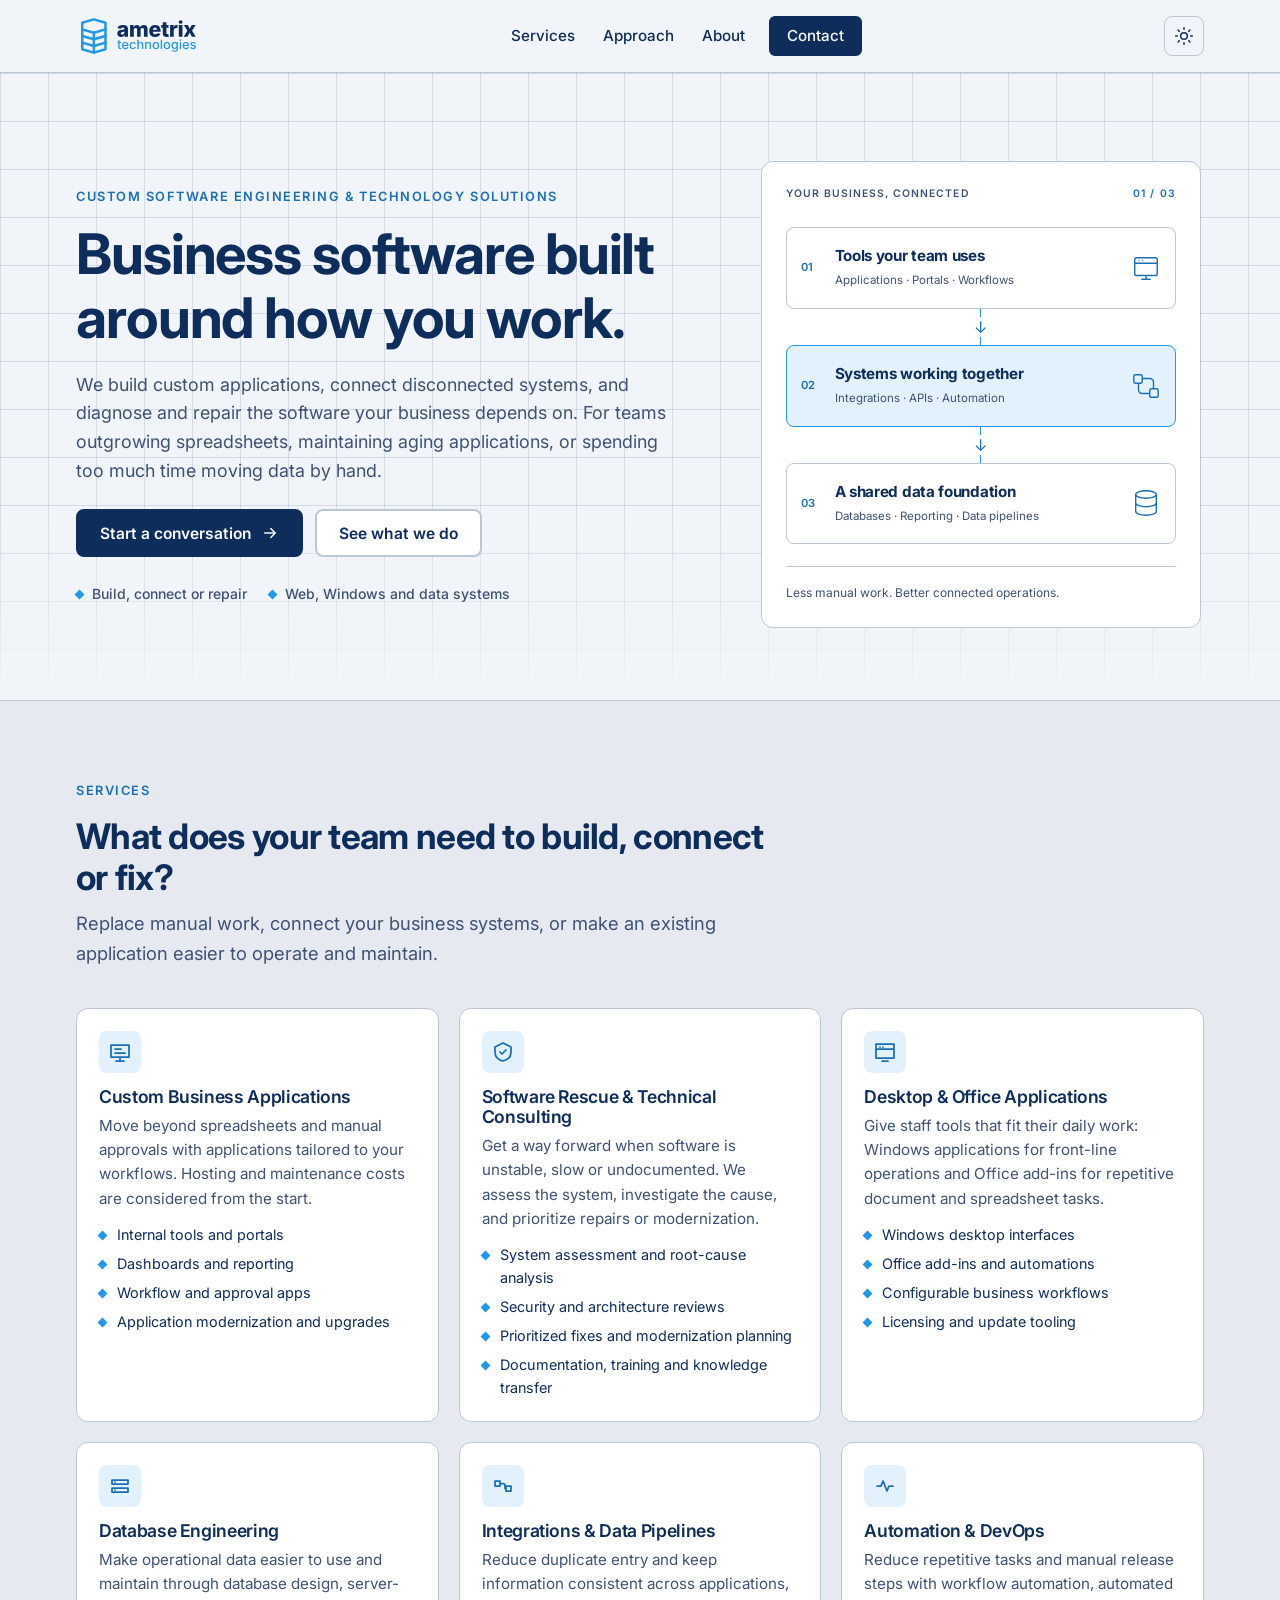
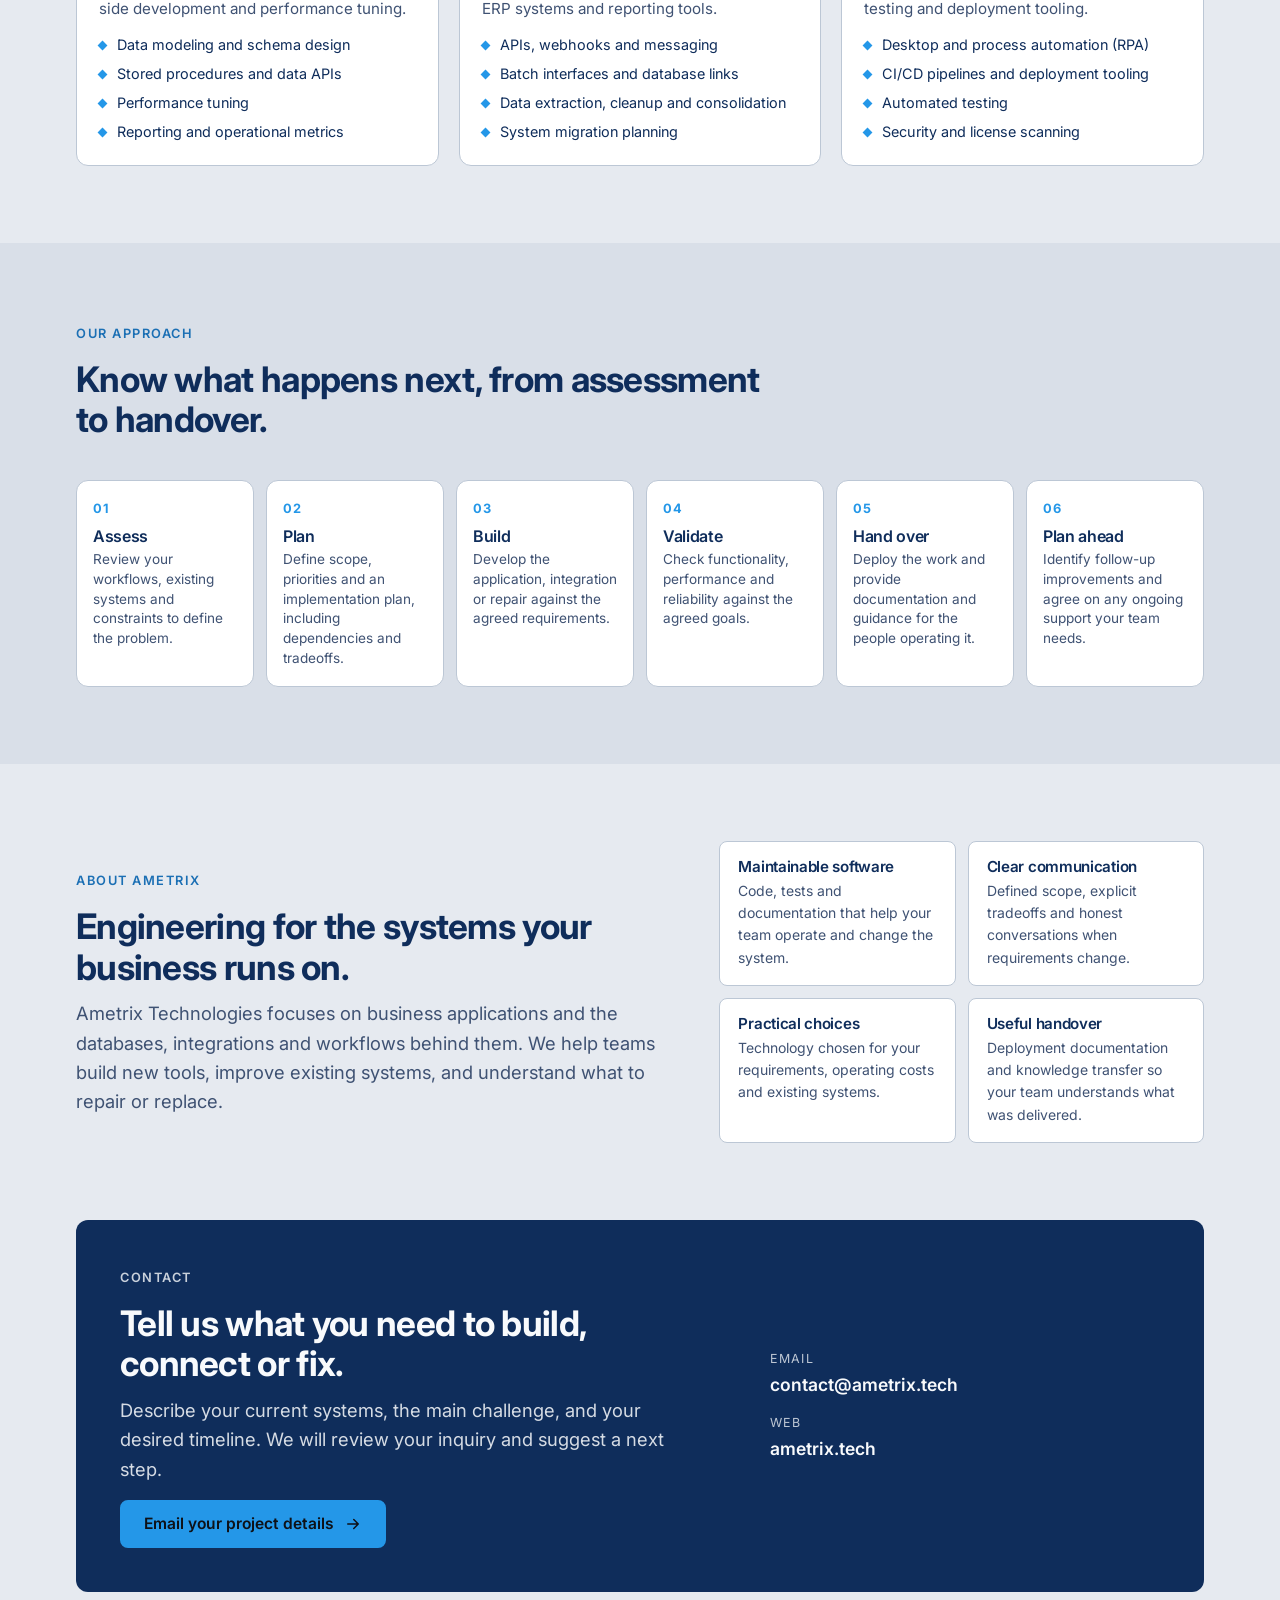
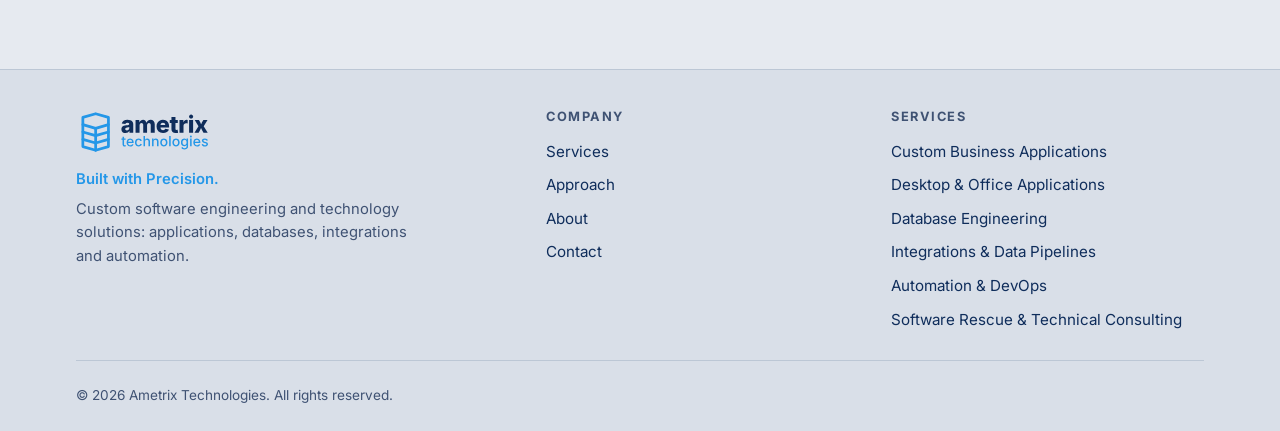
==== commit a09dba35: "Logo: keep "technologies" width-matched to "ametrix"; icon reduction stays Co-Authored-By: Claude Fa" ====
--- a/index.html
+++ b/index.html
@@ -51,7 +51,7 @@
 
   <!-- Reusable symbols: the gem/database mark and the full logo lockup (Inter outlines, colored via CSS variables) -->
   <svg width="0" height="0" style="position:absolute" aria-hidden="true">
-    <symbol id="ametrix-logo" viewBox="0 0 337.3 112"><g transform="translate(0 0)" fill="none" stroke="var(--logo-icon)" stroke-width="7" stroke-linejoin="round" stroke-linecap="round"><path d="M50 9.5 L82.55 18.8 L82.55 93.2 L50 102.5 L17.45 93.2 L17.45 18.8 Z"/><path d="M17.45 37.4 L50 46.7 L82.55 37.4"/><path d="M50 46.7 L50 102.5"/><path d="M17.45 56 L50 65.3 L82.55 56"/><path d="M17.45 74.6 L50 83.9 L82.55 74.6"/></g><path fill="var(--logo-word)" d="M126.33125 60.13374880336817Q121.614453125 60.13374880336817 118.5822265625 57.73140505336817Q115.55 55.32906130336817 115.55 50.46578005336817Q115.55 46.83296755336817 117.219921875 44.69429567836817Q118.88984375 42.55562380336817 121.6583984375 41.53023317836817Q124.426953125 40.50484255336817 127.7375 40.21187380336817Q131.89765625 39.86031130336817 133.6994140625 39.34761599086817Q135.501171875 38.83492067836817 135.501171875 37.31148317836817V37.19429567836817Q135.501171875 35.49507692836817 134.3146484375 34.57222536586817Q133.128125 33.64937380336817 131.048046875 33.64937380336817Q128.909375 33.64937380336817 127.53242187500001 34.55757692836817Q126.15546875 35.46578005336817 125.7453125 37.01851442836817L116.4875 35.81734255336817Q117.454296875 31.62788942836817 121.2189453125 29.00581911586817Q124.98359375 26.38374880336817 131.1359375 26.38374880336817Q135.208203125 26.38374880336817 138.5041015625 27.64351442836817Q141.8 28.90328005336817 143.7482421875 31.34956911586817Q145.696484375 33.79585817836817 145.696484375 37.31148317836817V59.54781130336817H136.087109375V54.94820192836817H135.8234375Q133.098828125 60.13374880336817 126.33125 60.13374880336817ZM129.43671875 53.36617067836817Q132.01484375 53.36617067836817 133.801953125 51.84273317836817Q135.5890625 50.31929567836817 135.5890625 47.88765505336817V44.75288942836817Q134.71015625 45.22163942836817 133.040234375 45.54390505336817Q131.3703125 45.86617067836817 129.934765625 46.10054567836817Q125.21796875 46.80367067836817 125.21796875 49.99703005336817Q125.21796875 51.63765505336817 126.4044921875 52.50191286586817Q127.591015625 53.36617067836817 129.43671875 53.36617067836817Z M151.5640625 59.54781130336817V26.79390505336817H160.968359375L161.437109375 33.29781130336817Q162.784765625 29.60640505336817 165.3482421875 27.98042849086817Q167.91171875 26.35445192836817 170.870703125 26.35445192836817Q173.976171875 26.35445192836817 176.0416015625 28.14156130336817Q178.10703125 29.92867067836817 179.308203125 33.94234255336817Q180.80234375 29.89937380336817 183.7173828125 28.12691286586817Q186.632421875 26.35445192836817 189.94296875 26.35445192836817Q194.542578125 26.35445192836817 197.4869140625 29.31343630336817Q200.43125 32.27242067836817 200.43125 37.45796755336817V59.54781130336817H190.2359375V39.77242067836817Q190.2359375 37.28218630336817 188.9322265625 35.99312380336817Q187.628515625 34.70406130336817 185.60703125 34.70406130336817Q183.4390625 34.70406130336817 182.179296875 36.12495974086817Q180.91953125 37.54585817836817 180.91953125 39.88960817836817V59.54781130336817H171.105078125V39.62593630336817Q171.105078125 37.37007692836817 169.8306640625 36.03706911586817Q168.55625 34.70406130336817 166.534765625 34.70406130336817Q164.4546875 34.70406130336817 163.1216796875 36.11031130336817Q161.788671875 37.51656130336817 161.788671875 40.09468630336817V59.54781130336817Z M221.5625 60.16304567836817Q213.857421875 60.16304567836817 209.4482421875 55.66597536586817Q205.0390625 51.16890505336817 205.0390625 43.28804567836817Q205.0390625 38.24898317836817 207.0166015625 34.44038942836817Q208.994140625 30.63179567836817 212.626953125 28.50777224086817Q216.259765625 26.38374880336817 221.181640625 26.38374880336817Q225.78125 26.38374880336817 229.3408203125 28.30269411586817Q232.900390625 30.22163942836817 234.9365234375 33.95699099086817Q236.97265625 37.69234255336817 236.97265625 43.08296755336817V45.66109255336817H215.087890625Q215.234375 49.20601442836817 217.0361328125 50.97847536586817Q218.837890625 52.75093630336817 221.73828125 52.75093630336817Q223.7890625 52.75093630336817 225.283203125 51.88667849086817Q226.77734375 51.02242067836817 227.392578125 49.38179567836817L236.50390625 50.87593630336817Q235.2734375 55.12398317836817 231.3916015625 57.64351442836817Q227.509765625 60.16304567836817 221.5625 60.16304567836817ZM215.146484375 39.71382692836817H227.275390625Q226.982421875 36.93062380336817 225.458984375 35.36324099086817Q223.935546875 33.79585817836817 221.26953125 33.79585817836817Q218.57421875 33.79585817836817 217.0068359375 35.39253786586817Q215.439453125 36.98921755336817 215.146484375 39.71382692836817Z M259.1 26.79390505336817V34.38179567836817H253.21132812500002V49.52828005336817Q253.21132812500002 52.07710817836817 255.81875000000002 52.07710817836817Q256.34609375 52.07710817836817 257.2982421875 51.94527224086817Q258.250390625 51.81343630336817 258.660546875 51.72554567836817L259.97890625 59.16695192836817Q258.250390625 59.66499880336817 256.6390625 59.84078005336817Q255.02773437500002 60.01656130336817 253.59218750000002 60.01656130336817Q248.37734375000002 60.01656130336817 245.68203125000002 57.57027224086817Q242.98671875000002 55.12398317836817 242.98671875000002 50.43648317836817V34.38179567836817H238.65078125000002V26.79390505336817H242.98671875000002V19.00093630336817H253.21132812500002V26.79390505336817Z M263.444140625 59.54781130336817V26.79390505336817H273.37578125V32.77046755336817H273.72734375Q274.60625 29.54781130336817 276.6423828125 27.96578005336817Q278.678515625 26.38374880336817 281.373828125 26.38374880336817Q282.86796875 26.38374880336817 284.27421875 26.73531130336817V35.64156130336817Q283.541796875 35.37788942836817 282.3552734375 35.24605349086817Q281.16875 35.11421755336817 280.23125 35.11421755336817Q277.389453125 35.11421755336817 275.5291015625 36.93062380336817Q273.66875 38.74703005336817 273.66875 41.67671755336817V59.54781130336817Z M287.8859375 59.54781130336817V26.79390505336817H298.110546875V59.54781130336817ZM292.98359375 22.95601442836817Q290.815625 22.95601442836817 289.262890625 21.52046755336817Q287.71015625 20.08492067836817 287.71015625 18.03413942836817Q287.71015625 15.98335817836817 289.262890625 14.54781130336817Q290.815625 13.11226442836817 292.98359375 13.11226442836817Q295.180859375 13.11226442836817 296.73359375 14.54781130336817Q298.286328125 15.98335817836817 298.286328125 18.03413942836817Q298.286328125 20.08492067836817 296.73359375 21.52046755336817Q295.180859375 22.95601442836817 292.98359375 22.95601442836817Z M301.57578125 59.54781130336817 311.741796875 42.73140505336817 302.191015625 26.79390505336817H313.030859375L315.550390625 31.48140505336817Q316.370703125 33.03413942836817 317.0884765625 34.63081911586817Q317.80625 36.22749880336817 318.509375 37.80953005336817Q319.2125 36.22749880336817 319.9595703125 34.63081911586817Q320.706640625 33.03413942836817 321.55625 31.48140505336817L324.19296875 26.79390505336817H334.85703125L325.042578125 42.78999880336817L335.296484375 59.54781130336817H324.515234375L321.351171875 53.86421755336817Q320.5015625 52.31148317836817 319.73984375 50.71480349086817Q318.978125 49.11812380336817 318.275 47.53609255336817Q317.601171875 49.11812380336817 316.86875 50.71480349086817Q316.136328125 52.31148317836817 315.316015625 53.86421755336817L312.210546875 59.54781130336817Z"/><path fill="var(--logo-desc)" d="M125.3883504551043 73.56128885552175V76.46733626717797H121.76796736683986V86.80896867625626Q121.76796736683986 87.89670709290971 122.2306620664611 88.40810649775423Q122.69335676608233 88.91950590259877 123.74862537925358 88.91950590259877Q124.04085361059332 88.91950590259877 124.48731340847345 88.85456629563438Q124.9337732063536 88.78962668867 125.25847124117554 88.72468708170561L125.89163240907828 91.58202978813854Q125.32341084813993 91.7768486090317 124.66589732762553 91.86614056860773Q124.00838380711113 91.95543252818376 123.39145754094947 91.95543252818376Q120.92375247630285 91.95543252818376 119.56002073005077 90.68099274150771Q118.19628898379868 89.40655295483165 118.19628898379868 87.10119690759599V76.46733626717797H115.55V73.56128885552175H118.19628898379868V69.24280499239015H121.76796736683986V73.56128885552175Z M136.44431854079085 92.08531174211252Q133.76555975350996 92.08531174211252 131.8173715445784 90.93263371849469Q129.86918333564688 89.77995569487686 128.82203217334617 87.68565337027545Q127.77488101104545 85.59135104567405 127.77488101104545 82.7664781427233Q127.77488101104545 79.97407504325476 128.80579727160506 77.84730291517116Q129.83671353216468 75.72053078708754 131.71996213413183 74.52726550911697Q133.603210736099 73.3340002311464 136.13585540771 73.3340002311464Q138.19768792882923 73.3340002311464 140.05658417818475 74.25127217951834Q141.91548042754027 75.16854412789027 143.07627590202864 77.17355449291566Q144.237071376517 79.17856485794104 144.237071376517 82.45801500964248V83.72433734544798H131.3627942958277Q131.46020370627429 86.35439142750556 132.85640525600857 87.74247552636929Q134.25260680574286 89.13055962523302 136.47678834427302 89.13055962523302Q137.97039930445388 89.13055962523302 139.05002027023676 88.48116355558918Q140.12964123601967 87.83176748594532 140.60045338651148 86.56544515013982L143.96107804691837 87.36095533545353Q143.31168197727453 89.48772746353714 141.33102396486078 90.78651960282482Q139.35036595244705 92.08531174211252 136.44431854079085 92.08531174211252ZM131.37902919756883 81.0618134599082H140.69786279695805Q140.50304397606487 78.91880643008349 139.3584834033176 77.6037793890547Q138.2139228305703 76.28875234802591 136.1520903094511 76.28875234802591Q134.0090832796264 76.28875234802591 132.76711329643254 77.69307134863072Q131.5251433132387 79.09739034923555 131.37902919756883 81.0618134599082Z M155.78008651443642 92.08531174211252Q153.21497203934322 92.08531174211252 151.31548853563496 90.9163988167536Q149.4160050319267 89.74748589139467 148.36073641875544 87.64506611592272Q147.3054678055842 85.54264634045076 147.3054678055842 82.73400833924111Q147.3054678055842 79.90913543629037 148.36073641875544 77.79048075907731Q149.4160050319267 75.67182608186425 151.31548853563496 74.50291315650533Q153.21497203934322 73.3340002311464 155.78008651443642 73.3340002311464Q158.60495941738716 73.3340002311464 160.65867448763584 74.75455413349232Q162.7123895578845 76.17510803583824 163.37802052926943 78.69151780570814L159.98492606538034 79.50326289276296Q159.61152332533513 78.09082644128759 158.53190235955225 77.22225919813894Q157.45228139376934 76.3536919549903 155.7963214161775 76.3536919549903Q154.1565963403268 76.3536919549903 153.0769753745439 77.2141417472684Q151.997354408761 78.07459153954649 151.46972010217536 79.5276152453746Q150.94208579558975 80.98063895120272 150.94208579558975 82.73400833924111Q150.94208579558975 84.47114282553841 151.46972010217536 85.90793162962542Q151.997354408761 87.34472043371244 153.0769753745439 88.20517022599054Q154.1565963403268 89.06562001826863 155.7963214161775 89.06562001826863Q157.4847511972515 89.06562001826863 158.58872451564605 88.1645829716378Q159.69269783404062 87.26354592500695 160.0498656723447 85.78616986656719L163.42672523449272 86.59791495362201Q162.7610942631078 89.1630294287152 160.69926174198855 90.62417058541386Q158.63742922086934 92.08531174211252 155.78008651443642 92.08531174211252Z M170.9110149371381 80.96440404946162V91.71190900206732H167.33933655409695V67.52190540783396H170.8785451336559V76.82450410548209Q171.738994925934 75.02243001222041 173.1189615739272 74.17821512168341Q174.49892822192038 73.3340002311464 176.36594192214642 73.3340002311464Q179.14211011987388 73.3340002311464 180.84677480268897 75.07925216831424Q182.5514394855041 76.82450410548209 182.5514394855041 80.185128765889V91.71190900206732H178.96352620072182V80.6234711128986Q178.96352620072182 78.65904800222596 177.94072739103274 77.5550746838314Q176.9179285813437 76.45110136543687 175.1320893898231 76.45110136543687Q173.31378039482036 76.45110136543687 172.11239766597924 77.62813174166635Q170.9110149371381 78.80516211789582 170.9110149371381 80.96440404946162Z M190.91241388216864 80.96440404946162V91.71190900206732H187.34073549912748V73.56128885552175H190.75006486475766L190.76629976649878 77.05179272985744Q191.61051465703576 75.13607432440809 193.03106855938168 74.23503727777725Q194.4516224617276 73.3340002311464 196.36734086717695 73.3340002311464Q199.1435090649044 73.3340002311464 200.84005629684896 75.07925216831424Q202.53660352879353 76.82450410548209 202.53660352879353 80.185128765889V91.71190900206732H198.96492514575235V80.6234711128986Q198.96492514575235 78.65904800222596 197.94212633606327 77.5550746838314Q196.91932752637422 76.45110136543687 195.13348833485364 76.45110136543687Q193.31517933985089 76.45110136543687 192.11379661100978 77.62813174166635Q190.91241388216864 78.80516211789582 190.91241388216864 80.96440404946162Z M214.97253826247322 92.08531174211252Q212.4236586891211 92.08531174211252 210.5160577345423 90.9163988167536Q208.6084567799635 89.74748589139467 207.55318816679224 87.64506611592272Q206.497919553621 85.54264634045076 206.497919553621 82.73400833924111Q206.497919553621 79.90913543629037 207.55318816679224 77.79048075907731Q208.6084567799635 75.67182608186425 210.5160577345423 74.50291315650533Q212.4236586891211 73.3340002311464 214.97253826247322 73.3340002311464Q217.53765273756642 73.3340002311464 219.44525369214523 74.50291315650533Q221.35285464672404 75.67182608186425 222.4081232598953 77.79048075907731Q223.46339187306654 79.90913543629037 223.46339187306654 82.73400833924111Q223.46339187306654 85.54264634045076 222.4081232598953 87.64506611592272Q221.35285464672404 89.74748589139467 219.44525369214523 90.9163988167536Q217.53765273756642 92.08531174211252 214.97253826247322 92.08531174211252ZM214.97253826247322 89.06562001826863Q216.62849824006503 89.06562001826863 217.70811920584794 88.19705277511999Q218.78774017163082 87.32848553197134 219.31537447821646 85.89169672788432Q219.8430087848021 84.45490792379731 219.8430087848021 82.73400833924111Q219.8430087848021 80.99687385294382 219.31537447821646 79.5438501471157Q218.78774017163082 78.09082644128759 217.70811920584794 77.22225919813894Q216.62849824006503 76.3536919549903 214.97253826247322 76.3536919549903Q213.3328131866225 76.3536919549903 212.26130967171014 77.22225919813894Q211.1898061567978 78.09082644128759 210.6621718502122 79.5438501471157Q210.13453754362655 80.99687385294382 210.13453754362655 82.73400833924111Q210.13453754362655 84.45490792379731 210.6621718502122 85.89169672788432Q211.1898061567978 87.32848553197134 212.26130967171014 88.19705277511999Q213.3328131866225 89.06562001826863 214.97253826247322 89.06562001826863Z M230.99638628093518 67.52190540783396V91.71190900206732H227.42470789789402V67.52190540783396Z M243.4323210146149 92.08531174211252Q240.8834414412628 92.08531174211252 238.97584048668398 90.9163988167536Q237.06823953210517 89.74748589139467 236.01297091893392 87.64506611592272Q234.95770230576267 85.54264634045076 234.95770230576267 82.73400833924111Q234.95770230576267 79.90913543629037 236.01297091893392 77.79048075907731Q237.06823953210517 75.67182608186425 238.97584048668398 74.50291315650533Q240.8834414412628 73.3340002311464 243.4323210146149 73.3340002311464Q245.9974354897081 73.3340002311464 247.9050364442869 74.50291315650533Q249.81263739886572 75.67182608186425 250.86790601203697 77.79048075907731Q251.92317462520822 79.90913543629037 251.92317462520822 82.73400833924111Q251.92317462520822 85.54264634045076 250.86790601203697 87.64506611592272Q249.81263739886572 89.74748589139467 247.9050364442869 90.9163988167536Q245.9974354897081 92.08531174211252 243.4323210146149 92.08531174211252ZM243.4323210146149 89.06562001826863Q245.0882809922067 89.06562001826863 246.1679019579896 88.19705277511999Q247.2475229237725 87.32848553197134 247.77515723035813 85.89169672788432Q248.30279153694377 84.45490792379731 248.30279153694377 82.73400833924111Q248.30279153694377 80.99687385294382 247.77515723035813 79.5438501471157Q247.2475229237725 78.09082644128759 246.1679019579896 77.22225919813894Q245.0882809922067 76.3536919549903 243.4323210146149 76.3536919549903Q241.79259593876418 76.3536919549903 240.72109242385181 77.22225919813894Q239.64958890893948 78.09082644128759 239.12195460235387 79.5438501471157Q238.59432029576823 80.99687385294382 238.59432029576823 82.73400833924111Q238.59432029576823 84.45490792379731 239.12195460235387 85.89169672788432Q239.64958890893948 87.32848553197134 240.72109242385181 88.19705277511999Q241.79259593876418 89.06562001826863 243.4323210146149 89.06562001826863Z M263.48242466486874 98.88773557163184Q260.33285372709605 98.88773557163184 258.4333702233878 97.735057548014Q256.5338867196795 96.58237952439617 255.770846337848 94.94265444854547L258.75806825820973 93.5302179970701Q259.0827662930316 94.04973485278516 259.62663550135835 94.62607386459408Q260.1705047096851 95.202412876403 261.087776658057 95.60828541993041Q262.00504860642894 96.01415796345782 263.4661897631276 96.01415796345782Q265.52802228424684 96.01415796345782 266.82681442353453 95.03194640812148Q268.1256065628222 94.04973485278516 268.1256065628222 91.95543252818376V88.41622394862479H267.8171434297414Q267.4924453949195 89.01691531304535 266.91610638311056 89.71501608791249Q266.33976737130166 90.41311686277962 265.308851110742 90.92451626762414Q264.2779348501824 91.43591567246868 262.6219748725906 91.43591567246868Q260.47896784276594 91.43591567246868 258.7661857090803 90.42935176452072Q257.0534035753946 89.42278785657275 256.04683966744665 87.45024729502956Q255.04027575949868 85.47770673348637 255.04027575949868 82.57165932183014Q255.04027575949868 79.68184681191502 256.0387222165761 77.61189683992525Q257.0371686736535 75.54194686793548 258.75806825820973 74.43797354954094Q260.47896784276594 73.3340002311464 262.6706795778139 73.3340002311464Q264.3428744571468 73.3340002311464 265.39002561944756 73.89410434121422Q266.43717678174824 74.45420845128204 267.0297506952983 75.20101393137247Q267.62232460884826 75.94781941146289 267.93078774192907 76.51604097240126H268.1905461697866V73.56128885552175H271.6810500441223V91.97166742992485Q271.6810500441223 94.358197985866 270.5933116274689 95.88427874952905Q269.50557321081544 97.41035951319209 267.6547944123305 98.14904754241196Q265.8040156138455 98.88773557163184 263.48242466486874 98.88773557163184ZM263.4499548613865 88.46492865384808Q265.72284110514 88.46492865384808 266.93234128485165 86.89014318496174Q268.14184146456336 85.31535771607541 268.14184146456336 82.52295461660685Q268.14184146456336 79.7954911241027 266.94857618659273 78.08270899041705Q265.75531090862216 76.3699268567314 263.4499548613865 76.3699268567314Q261.8751693925002 76.3699268567314 260.81178332845843 77.18978939465674Q259.7483972644166 78.0096519325821 259.22076295783097 79.39773603144583Q258.69312865124533 80.78582013030956 258.69312865124533 82.52295461660685Q258.69312865124533 85.18547850214664 259.90262883095704 86.82520357799736Q261.1121290106687 88.46492865384808 263.4499548613865 88.46492865384808Z M276.4865809594868 91.71190900206732V73.56128885552175H280.05825934252795V91.71190900206732ZM278.2886550527485 70.7851206577943Q277.363265653506 70.7851206577943 276.7057521329916 70.16819439163264Q276.0482386124772 69.55126812547098 276.0482386124772 68.6745834314518Q276.0482386124772 67.78166383569149 276.7057521329916 67.16473756952983Q277.363265653506 66.54781130336818 278.2886550527485 66.54781130336818Q279.21404445199096 66.54781130336818 279.8796754233759 67.16473756952983Q280.5453063947608 67.78166383569149 280.5453063947608 68.6745834314518Q280.5453063947608 69.55126812547098 279.8796754233759 70.16819439163264Q279.21404445199096 70.7851206577943 278.2886550527485 70.7851206577943Z M292.68901289710084 92.08531174211252Q290.01025410982 92.08531174211252 288.06206590088846 90.93263371849469Q286.1138776919569 89.77995569487686 285.0667265296562 87.68565337027545Q284.01957536735546 85.59135104567405 284.01957536735546 82.7664781427233Q284.01957536735546 79.97407504325476 285.0504916279151 77.84730291517116Q286.0814078884747 75.72053078708754 287.9646564904418 74.52726550911697Q289.847905092409 73.3340002311464 292.38054976402003 73.3340002311464Q294.4423822851392 73.3340002311464 296.3012785344947 74.25127217951834Q298.16017478385027 75.16854412789027 299.32097025833866 77.17355449291566Q300.481765732827 79.17856485794104 300.481765732827 82.45801500964248V83.72433734544798H287.6074886521377Q287.7048980625843 86.35439142750556 289.10109961231854 87.74247552636929Q290.49730116205285 89.13055962523302 292.721482700583 89.13055962523302Q294.2150936607639 89.13055962523302 295.2947146265468 88.48116355558918Q296.37433559232966 87.83176748594532 296.8451477428215 86.56544515013982L300.20577240322837 87.36095533545353Q299.5563763335845 89.48772746353714 297.5757183211708 90.78651960282482Q295.59506030875707 92.08531174211252 292.68901289710084 92.08531174211252ZM287.62372355387885 81.0618134599082H296.94255715326807Q296.74773833237487 78.91880643008349 295.60317775962756 77.6037793890547Q294.4586171868803 76.28875234802591 292.3967846657611 76.28875234802591Q290.2537776359364 76.28875234802591 289.0118076527425 77.69307134863072Q287.7698376695487 79.09739034923555 287.62372355387885 81.0618134599082Z M310.9045726506108 92.08531174211252Q307.94982053373127 92.08531174211252 306.0097497756703 90.81087195543648Q304.0696790176093 89.53643216876043 303.5826319653764 87.11743180933709L306.9432566257833 86.41933103446995Q307.67382720413264 89.1954992321974 310.937042454093 89.1954992321974Q312.6741769403903 89.1954992321974 313.6888582992088 88.47304610471862Q314.7035396580273 87.75059297723983 314.7035396580273 86.74402906929187Q314.7035396580273 85.02312948473568 312.1546600846752 84.45490792379731L309.1024985573491 83.75680714893016Q304.1021488210915 82.63659892879453 304.1021488210915 78.74022251093145Q304.1021488210915 77.11673233682181 305.0031858677223 75.8991147062396Q305.90422291435317 74.68149707565739 307.4871258341101 74.0077486534019Q309.07002875386695 73.3340002311464 311.13186127498614 73.3340002311464Q314.07037849012454 73.3340002311464 315.74257336945743 74.59220511608136Q317.4147682487904 75.85041000101631 317.9992247114698 77.86353781691224L314.80094906847387 78.56163859177938Q314.4600161319109 77.60377938905471 313.6158012413739 76.88132626157594Q312.77158635083686 76.15887313409715 311.1643310784683 76.15887313409715Q309.68695502002856 76.15887313409715 308.69662601382174 76.82450410548209Q307.70629700761486 77.49013507686703 307.70629700761486 78.5129338865561Q307.70629700761486 79.42208838405747 308.36381052812925 79.9821924941253Q309.02132404864363 80.54229660419313 310.51493500882447 80.88322954075613L313.4372173222218 81.53262561039999Q318.3888623532562 82.65283383053563 318.3888623532562 86.43556593621105Q318.3888623532562 88.09152591380285 317.439120601402 89.36596570047891Q316.4893788495479 90.64040548715496 314.80094906847387 91.36285861463375Q313.1125192873999 92.08531174211252 310.9045726506108 92.08531174211252Z"/></symbol>
+    <symbol id="ametrix-logo" viewBox="0 0 338.0 112"><g transform="translate(0 0)" fill="none" stroke="var(--logo-icon)" stroke-width="7" stroke-linejoin="round" stroke-linecap="round"><path d="M50 9.5 L82.55 18.8 L82.55 93.2 L50 102.5 L17.45 93.2 L17.45 18.8 Z"/><path d="M17.45 37.4 L50 46.7 L82.55 37.4"/><path d="M50 46.7 L50 102.5"/><path d="M17.45 56 L50 65.3 L82.55 56"/><path d="M17.45 74.6 L50 83.9 L82.55 74.6"/></g><path fill="var(--logo-word)" d="M126.33125 58.727665139530615Q121.614453125 58.727665139530615 118.5822265625 56.325321389530615Q115.55 53.922977639530615 115.55 49.059696389530615Q115.55 45.426883889530615 117.219921875 43.288212014530615Q118.88984375 41.149540139530615 121.6583984375 40.124149514530615Q124.426953125 39.098758889530615 127.7375 38.805790139530615Q131.89765625 38.454227639530615 133.6994140625 37.941532327030615Q135.501171875 37.428837014530615 135.501171875 35.905399514530615V35.788212014530615Q135.501171875 34.088993264530615 134.3146484375 33.166141702030615Q133.128125 32.243290139530615 131.048046875 32.243290139530615Q128.909375 32.243290139530615 127.53242187500001 33.151493264530615Q126.15546875 34.059696389530615 125.7453125 35.612430764530615L116.4875 34.411258889530615Q117.454296875 30.221805764530615 121.2189453125 27.599735452030615Q124.98359375 24.977665139530615 131.1359375 24.977665139530615Q135.208203125 24.977665139530615 138.5041015625 26.237430764530615Q141.8 27.497196389530615 143.7482421875 29.943485452030615Q145.696484375 32.389774514530615 145.696484375 35.905399514530615V58.141727639530615H136.087109375V53.542118264530615H135.8234375Q133.098828125 58.727665139530615 126.33125 58.727665139530615ZM129.43671875 51.960087014530615Q132.01484375 51.960087014530615 133.801953125 50.436649514530615Q135.5890625 48.913212014530615 135.5890625 46.481571389530615V43.346805764530615Q134.71015625 43.815555764530615 133.040234375 44.137821389530615Q131.3703125 44.460087014530615 129.934765625 44.694462014530615Q125.21796875 45.397587014530615 125.21796875 48.590946389530615Q125.21796875 50.231571389530615 126.4044921875 51.095829202030615Q127.591015625 51.960087014530615 129.43671875 51.960087014530615Z M151.5640625 58.141727639530615V25.387821389530615H160.968359375L161.437109375 31.891727639530615Q162.784765625 28.200321389530615 165.3482421875 26.574344827030615Q167.91171875 24.948368264530615 170.870703125 24.948368264530615Q173.976171875 24.948368264530615 176.0416015625 26.735477639530615Q178.10703125 28.522587014530615 179.308203125 32.536258889530615Q180.80234375 28.493290139530615 183.7173828125 26.720829202030615Q186.632421875 24.948368264530615 189.94296875 24.948368264530615Q194.542578125 24.948368264530615 197.4869140625 27.907352639530615Q200.43125 30.866337014530615 200.43125 36.051883889530615V58.141727639530615H190.2359375V38.366337014530615Q190.2359375 35.876102639530615 188.9322265625 34.587040139530615Q187.628515625 33.297977639530615 185.60703125 33.297977639530615Q183.4390625 33.297977639530615 182.179296875 34.718876077030615Q180.91953125 36.139774514530615 180.91953125 38.483524514530615V58.141727639530615H171.105078125V38.219852639530615Q171.105078125 35.963993264530615 169.8306640625 34.630985452030615Q168.55625 33.297977639530615 166.534765625 33.297977639530615Q164.4546875 33.297977639530615 163.1216796875 34.704227639530615Q161.788671875 36.110477639530615 161.788671875 38.688602639530615V58.141727639530615Z M221.5625 58.756962014530615Q213.857421875 58.756962014530615 209.4482421875 54.259891702030615Q205.0390625 49.762821389530615 205.0390625 41.881962014530615Q205.0390625 36.842899514530615 207.0166015625 33.034305764530615Q208.994140625 29.225712014530615 212.626953125 27.101688577030615Q216.259765625 24.977665139530615 221.181640625 24.977665139530615Q225.78125 24.977665139530615 229.3408203125 26.896610452030615Q232.900390625 28.815555764530615 234.9365234375 32.550907327030615Q236.97265625 36.286258889530615 236.97265625 41.676883889530615V44.255008889530615H215.087890625Q215.234375 47.799930764530615 217.0361328125 49.572391702030615Q218.837890625 51.344852639530615 221.73828125 51.344852639530615Q223.7890625 51.344852639530615 225.283203125 50.480594827030615Q226.77734375 49.616337014530615 227.392578125 47.975712014530615L236.50390625 49.469852639530615Q235.2734375 53.717899514530615 231.3916015625 56.237430764530615Q227.509765625 58.756962014530615 221.5625 58.756962014530615ZM215.146484375 38.307743264530615H227.275390625Q226.982421875 35.524540139530615 225.458984375 33.957157327030615Q223.935546875 32.389774514530615 221.26953125 32.389774514530615Q218.57421875 32.389774514530615 217.0068359375 33.986454202030615Q215.439453125 35.583133889530615 215.146484375 38.307743264530615Z M259.1 25.387821389530615V32.975712014530615H253.21132812500002V48.122196389530615Q253.21132812500002 50.671024514530615 255.81875000000002 50.671024514530615Q256.34609375 50.671024514530615 257.2982421875 50.539188577030615Q258.250390625 50.407352639530615 258.660546875 50.319462014530615L259.97890625 57.760868264530615Q258.250390625 58.258915139530615 256.6390625 58.434696389530615Q255.02773437500002 58.610477639530615 253.59218750000002 58.610477639530615Q248.37734375000002 58.610477639530615 245.68203125000002 56.164188577030615Q242.98671875000002 53.717899514530615 242.98671875000002 49.030399514530615V32.975712014530615H238.65078125000002V25.387821389530615H242.98671875000002V17.594852639530615H253.21132812500002V25.387821389530615Z M263.444140625 58.141727639530615V25.387821389530615H273.37578125V31.364383889530615H273.72734375Q274.60625 28.141727639530615 276.6423828125 26.559696389530615Q278.678515625 24.977665139530615 281.373828125 24.977665139530615Q282.86796875 24.977665139530615 284.27421875 25.329227639530615V34.235477639530615Q283.541796875 33.971805764530615 282.3552734375 33.839969827030615Q281.16875 33.708133889530615 280.23125 33.708133889530615Q277.389453125 33.708133889530615 275.5291015625 35.524540139530615Q273.66875 37.340946389530615 273.66875 40.270633889530615V58.141727639530615Z M287.8859375 58.141727639530615V25.387821389530615H298.110546875V58.141727639530615ZM292.98359375 21.549930764530615Q290.815625 21.549930764530615 289.262890625 20.114383889530615Q287.71015625 18.678837014530615 287.71015625 16.628055764530615Q287.71015625 14.577274514530615 289.262890625 13.141727639530615Q290.815625 11.706180764530615 292.98359375 11.706180764530615Q295.180859375 11.706180764530615 296.73359375 13.141727639530615Q298.286328125 14.577274514530615 298.286328125 16.628055764530615Q298.286328125 18.678837014530615 296.73359375 20.114383889530615Q295.180859375 21.549930764530615 292.98359375 21.549930764530615Z M301.57578125 58.141727639530615 311.741796875 41.325321389530615 302.191015625 25.387821389530615H313.030859375L315.550390625 30.075321389530615Q316.370703125 31.628055764530615 317.0884765625 33.224735452030615Q317.80625 34.821415139530615 318.509375 36.403446389530615Q319.2125 34.821415139530615 319.9595703125 33.224735452030615Q320.706640625 31.628055764530615 321.55625 30.075321389530615L324.19296875 25.387821389530615H334.85703125L325.042578125 41.383915139530615L335.296484375 58.141727639530615H324.515234375L321.351171875 52.458133889530615Q320.5015625 50.905399514530615 319.73984375 49.308719827030615Q318.978125 47.712040139530615 318.275 46.130008889530615Q317.601171875 47.712040139530615 316.86875 49.308719827030615Q316.136328125 50.905399514530615 315.316015625 52.458133889530615L312.210546875 58.141727639530615Z"/><path fill="var(--logo-desc)" d="M126.24385919033077 72.76507280491492V75.92381999149778H122.30866018134766V87.16472478397418Q122.30866018134766 88.34704914990184 122.8115892026751 88.90291806821111Q123.31451822400254 89.45878698652038 124.46154932527564 89.45878698652038Q124.77918870716665 89.45878698652038 125.2644710961668 89.38820045721127Q125.74975348516696 89.31761392790216 126.10268613171255 89.24702739859305L126.7909047924764 92.35283468819406Q126.17327266102166 92.5645942761214 125.45858405176688 92.66165075392144Q124.7438954425121 92.75870723172146 124.07332341407552 92.75870723172146Q121.39103530032918 92.75870723172146 119.9087181848378 91.3734465940301Q118.4264010693464 89.98818595633874 118.4264010693464 87.48236416586519V75.92381999149778H115.55V72.76507280491492H118.4264010693464V68.07106860585884H122.30866018134766V72.76507280491492Z M138.26121580520743 92.8998802903397Q135.34952147120646 92.8998802903397 133.23192559193305 91.64696939510293Q131.11432971265964 90.39405849986615 129.97612192755017 88.11764292964722Q128.8379141424407 85.84122735942829 128.8379141424407 82.77071333448184Q128.8379141424407 79.73549257418993 129.95847529522288 77.42378373931646Q131.07903644800507 75.11207490444298 133.12604579796937 73.815047428388Q135.17305514793367 72.51801995233303 137.92592979098913 72.51801995233303Q140.1670520965535 72.51801995233303 142.1875914980269 73.51505467882427Q144.20813089950028 74.51208940531549 145.46986511090068 76.6914484977344Q146.7315993223011 78.87080759015329 146.7315993223011 82.43542732026354V83.81186464179126H132.73781988676924Q132.84369968073293 86.67061907881039 134.36131006087888 88.1794061427927Q135.87892044102483 89.68819320677501 138.29650906986197 89.68819320677501Q139.9199992439716 89.68819320677501 141.09350029373562 88.98232791368386Q142.26700134349963 88.27646262059272 142.77875368099072 86.900025299065L146.43160657273737 87.76471028310165Q145.72574127964623 90.07641911797514 143.57285213571825 91.48814970415742Q141.41996299179027 92.8998802903397 138.26121580520743 92.8998802903397ZM132.75546651909653 80.91781694011759H142.88463347495437Q142.67287388702704 78.58846147291683 141.42878630795389 77.15908425440728Q140.18469872888076 75.72970703589772 137.94357642331642 75.72970703589772Q135.61422095611564 75.72970703589772 134.26425358307884 77.25614073220731Q132.91428621004204 78.7825744285169 132.75546651909653 80.91781694011759Z M159.2783549069961 92.8998802903397Q156.4901869992861 92.8998802903397 154.4255310169945 91.62932276277564Q152.36087503470293 90.35876523521159 151.2138439334298 88.07352634882903Q150.06681283215673 85.78828746244646 150.06681283215673 82.73542006982728Q150.06681283215673 79.66490604488082 151.2138439334298 77.36202052617098Q152.36087503470293 75.05913500746114 154.4255310169945 73.78857747989709Q156.4901869992861 72.51801995233303 159.2783549069961 72.51801995233303Q162.34886893194255 72.51801995233303 164.58116792134328 74.0621002809699Q166.813466910744 75.60618060960677 167.53697883616243 78.34140862033493L163.84883267976122 79.22374023669886Q163.4429601362338 77.68848322422564 162.2694590864698 76.74438839471622Q161.09595803670578 75.80029356520683 159.29600153932338 75.80029356520683Q157.51369167426824 75.80029356520683 156.3401906245042 76.73556507855258Q155.1666895747402 77.67083659189835 154.59317402410363 79.25021018518979Q154.0196584734671 80.82958377848121 154.0196584734671 82.73542006982728Q154.0196584734671 84.62360972884608 154.59317402410363 86.18533668981021Q155.1666895747402 87.74706365077436 156.3401906245042 88.68233516412013Q157.51369167426824 89.61760667746589 159.29600153932338 89.61760667746589Q161.13125130136032 89.61760667746589 162.33122229961526 88.63821858330193Q163.5311932978702 87.65883048913798 163.91941920907033 86.05298694735563L167.58991873314426 86.93531856371956Q166.86640680772584 89.72348647142957 164.6252845021615 91.31168338088463Q162.38416219659712 92.8998802903397 159.2783549069961 92.8998802903397Z M175.72501623601966 80.81193714615392V92.49400774681229H171.8427571240184V66.20052557916733H175.68972297136511V76.3120459026979Q176.62499448471087 74.35326971436999 178.12495823252954 73.43564483335152Q179.6249219803482 72.51801995233303 181.65428469798525 72.51801995233303Q184.67185882594987 72.51801995233303 186.5247552203141 74.41503292751547Q188.37765161467834 76.3120459026979 188.37765161467834 79.96489879444455V92.49400774681229H184.4777458703498V80.44135786728107Q184.4777458703498 78.30611535568038 183.36600803373125 77.10614435742545Q182.2542701971127 75.90617335917051 180.31314064111208 75.90617335917051Q178.33671782045687 75.90617335917051 177.03086702823828 77.1855542028982Q175.72501623601966 78.46493504662588 175.72501623601966 80.81193714615392Z M197.46566726322675 80.81193714615392V92.49400774681229H193.58340815122548V72.76507280491492H197.28920093995396L197.30684757228124 76.5590987552798Q198.22447245329974 74.47679614066095 199.7685527819366 73.49740804649699Q201.31263311057347 72.51801995233303 203.39493572519234 72.51801995233303Q206.41250985315696 72.51801995233303 208.25658293135757 74.41503292751547Q210.10065600955815 76.3120459026979 210.10065600955815 79.96489879444455V92.49400774681229H206.2183968975569V80.44135786728107Q206.2183968975569 78.30611535568038 205.10665906093834 77.10614435742545Q203.9949212243198 75.90617335917051 202.05379166831918 75.90617335917051Q200.07736884766396 75.90617335917051 198.77151805544537 77.1855542028982Q197.46566726322675 78.46493504662588 197.46566726322675 80.81193714615392Z M223.6179763722535 92.8998802903397Q220.8474550968708 92.8998802903397 218.77397579841556 91.62932276277564Q216.70049649996034 90.35876523521159 215.55346539868725 88.07352634882903Q214.40643429741414 85.78828746244646 214.40643429741414 82.73542006982728Q214.40643429741414 79.66490604488082 215.55346539868725 77.36202052617098Q216.70049649996034 75.05913500746114 218.77397579841556 73.78857747989709Q220.8474550968708 72.51801995233303 223.6179763722535 72.51801995233303Q226.4061442799635 72.51801995233303 228.47962357841874 73.78857747989709Q230.55310287687394 75.05913500746114 231.70013397814705 77.36202052617098Q232.84716507942017 79.66490604488082 232.84716507942017 82.73542006982728Q232.84716507942017 85.78828746244646 231.70013397814705 88.07352634882903Q230.55310287687394 90.35876523521159 228.47962357841874 91.62932276277564Q226.4061442799635 92.8998802903397 223.6179763722535 92.8998802903397ZM223.6179763722535 89.61760667746589Q225.4179328696359 89.61760667746589 226.59143391939995 88.67351184795649Q227.76493496916396 87.7294170184471 228.33845051980052 86.16769005748294Q228.91196607043705 84.60596309651879 228.91196607043705 82.73542006982728Q228.91196607043705 80.84723041080848 228.33845051980052 79.26785681751706Q227.76493496916396 77.68848322422564 226.59143391939995 76.74438839471622Q225.4179328696359 75.80029356520683 223.6179763722535 75.80029356520683Q221.83566650719837 75.80029356520683 220.670988773598 76.74438839471622Q219.50631103999763 77.68848322422564 218.93279548936107 79.26785681751706Q218.3592799387245 80.84723041080848 218.3592799387245 82.73542006982728Q218.3592799387245 84.60596309651879 218.93279548936107 86.16769005748294Q219.50631103999763 87.7294170184471 220.670988773598 88.67351184795649Q221.83566650719837 89.61760667746589 223.6179763722535 89.61760667746589Z M241.03520247927736 66.20052557916733V92.49400774681229H237.1529433672761V66.20052557916733Z M254.55252284197272 92.8998802903397Q251.78200156659 92.8998802903397 249.70852226813477 91.62932276277564Q247.63504296967955 90.35876523521159 246.48801186840643 88.07352634882903Q245.34098076713335 85.78828746244646 245.34098076713335 82.73542006982728Q245.34098076713335 79.66490604488082 246.48801186840643 77.36202052617098Q247.63504296967955 75.05913500746114 249.70852226813477 73.78857747989709Q251.78200156659 72.51801995233303 254.55252284197272 72.51801995233303Q257.3406907496827 72.51801995233303 259.414170048138 73.78857747989709Q261.4876493465932 75.05913500746114 262.63468044786623 77.36202052617098Q263.78171154913935 79.66490604488082 263.78171154913935 82.73542006982728Q263.78171154913935 85.78828746244646 262.63468044786623 88.07352634882903Q261.4876493465932 90.35876523521159 259.414170048138 91.62932276277564Q257.3406907496827 92.8998802903397 254.55252284197272 92.8998802903397ZM254.55252284197272 89.61760667746589Q256.3524793393551 89.61760667746589 257.5259803891191 88.67351184795649Q258.69948143888314 87.7294170184471 259.2729969895197 86.16769005748294Q259.84651254015625 84.60596309651879 259.84651254015625 82.73542006982728Q259.84651254015625 80.84723041080848 259.2729969895197 79.26785681751706Q258.69948143888314 77.68848322422564 257.5259803891191 76.74438839471622Q256.3524793393551 75.80029356520683 254.55252284197272 75.80029356520683Q252.77021297691758 75.80029356520683 251.6055352433172 76.74438839471622Q250.4408575097168 77.68848322422564 249.86734195908025 79.26785681751706Q249.29382640844372 80.84723041080848 249.29382640844372 82.73542006982728Q249.29382640844372 84.60596309651879 249.86734195908025 86.16769005748294Q250.4408575097168 87.7294170184471 251.6055352433172 88.67351184795649Q252.77021297691758 89.61760667746589 254.55252284197272 89.61760667746589Z M276.3461137661617 100.29381923546939Q272.92266709466963 100.29381923546939 270.85801111237805 99.04090834023262Q268.79335513008647 97.78799744499584 267.96396341070437 96.00568757994071L271.21094375892363 94.47043056746747Q271.5638764054692 95.03512280194039 272.15503858843306 95.66157824955877Q272.74620077139684 96.28803369717717 273.7432354978881 96.72919950535913Q274.74027022437934 97.17036531354108 276.3284671338344 97.17036531354108Q278.5695894393988 97.17036531354108 279.98132002558106 96.10274405774074Q281.39305061176333 95.03512280194039 281.39305061176333 92.75870723172146V88.91174138437475H281.05776459754503Q280.70483195099945 89.56466678048406 280.07837650338104 90.32347197055704Q279.4519210557627 91.08227716063001 278.33135990298047 91.63814607893929Q277.2107987501983 92.19401499724856 275.4108422528159 92.19401499724856Q273.08148678561514 92.19401499724856 271.21976707508725 91.0999237929573Q269.3580473645594 90.00583258866602 268.2639561602681 87.86176676090167Q267.16986495597683 85.71770093313734 267.16986495597683 82.5589537465545Q267.16986495597683 79.41785319229892 268.2551328441045 77.16790757057092Q269.3404007322321 74.9179619488429 271.21094375892363 73.71799095058796Q273.08148678561514 72.51801995233303 275.46378214979774 72.51801995233303Q277.28138527950745 72.51801995233303 278.4195930646169 73.12682876762415Q279.55780084972633 73.73563758291525 280.201902929672 74.54738266997006Q280.84600500961767 75.35912775702486 281.18129102383597 75.97675988847962H281.4636371410724V72.76507280491492H285.25766309143734V92.77635386404874Q285.25766309143734 95.37040881615869 284.07533872550965 97.02919225492286Q282.89301435958197 98.68797569368704 280.88129827427224 99.49089746457821Q278.8695821889625 100.29381923546939 276.3461137661617 100.29381923546939ZM276.3108205015071 88.96468128135659Q278.7813490273261 88.96468128135659 280.0960231357084 87.25295794561058Q281.4106972440906 85.54123460986456 281.4106972440906 82.50601384957265Q281.4106972440906 79.54137961858987 280.1136697680356 77.67965990806199Q278.81664229198066 75.81794019753411 276.3108205015071 75.81794019753411Q274.5990971657611 75.81794019753411 273.44324274832434 76.70909513006168Q272.2873883308876 77.60025006258924 271.71387278025105 79.10903712657155Q271.1403572296145 80.61782419055386 271.1403572296145 82.50601384957265Q271.1403572296145 85.40006155124632 272.45503133799673 87.18237141630146Q273.769705446379 88.96468128135659 276.3108205015071 88.96468128135659Z M290.48106626031176 92.49400774681229V72.76507280491492H294.363325372313V92.49400774681229ZM292.43984244863964 69.7474986769503Q291.43398440598475 69.7474986769503 290.71929579672997 69.07692664851372Q290.0046071874752 68.40635462007714 290.0046071874752 67.4534364744041Q290.0046071874752 66.48287169640378 290.71929579672997 65.8122996679672Q291.43398440598475 65.14172763953061 292.43984244863964 65.14172763953061Q293.4457004912945 65.14172763953061 294.16921241671287 65.8122996679672Q294.8927243421313 66.48287169640378 294.8927243421313 67.4534364744041Q294.8927243421313 68.40635462007714 294.16921241671287 69.07692664851372Q293.4457004912945 69.7474986769503 292.43984244863964 69.7474986769503Z M308.09240532293563 92.8998802903397Q305.18071098893466 92.8998802903397 303.0631151096612 91.64696939510293Q300.94551923038784 90.39405849986615 299.8073114452784 88.11764292964722Q298.6691036601689 85.84122735942829 298.6691036601689 82.77071333448184Q298.6691036601689 79.73549257418993 299.78966481295106 77.42378373931646Q300.9102259657333 75.11207490444298 302.9572353156976 73.815047428388Q305.0042446656619 72.51801995233303 307.75711930871734 72.51801995233303Q309.9982416142817 72.51801995233303 312.0187810157551 73.51505467882427Q314.0393204172285 74.51208940531549 315.3010546286289 76.6914484977344Q316.5627888400293 78.87080759015329 316.5627888400293 82.43542732026354V83.81186464179126H302.5690094044975Q302.67488919846113 86.67061907881039 304.1924995786071 88.1794061427927Q305.71010995875304 89.68819320677501 308.1276985875902 89.68819320677501Q309.75118876169984 89.68819320677501 310.92468981146385 88.98232791368386Q312.09819086122786 88.27646262059272 312.60994319871895 86.900025299065L316.2627960904656 87.76471028310165Q315.55693079737443 90.07641911797514 313.4040416534465 91.48814970415742Q311.2511525095185 92.8998802903397 308.09240532293563 92.8998802903397ZM302.58665603682476 80.91781694011759H312.7158229926826Q312.50406340475524 78.58846147291683 311.2599758256821 77.15908425440728Q310.015888246609 75.72970703589772 307.7747659410446 75.72970703589772Q305.4454104738439 75.72970703589772 304.0954431008071 77.25614073220731Q302.74547572777027 78.7825744285169 302.58665603682476 80.91781694011759Z M327.89192679414214 92.8998802903397Q324.68023971057744 92.8998802903397 322.5714671474677 91.51461965264834Q320.4626945843579 90.12935901495698 319.93329561453953 87.50001079819248L323.5861485062862 86.7412056081195Q324.3802469610137 89.75877973608412 327.9272200587967 89.75877973608412Q329.8154097178155 89.75877973608412 330.91832423827043 88.97350459752022Q332.0212387587253 88.18822945895633 332.0212387587253 87.09413825466507Q332.0212387587253 85.22359522797355 329.25071748334256 84.60596309651879L325.9331506058142 83.84715790644583Q320.4979878490125 82.6295402758636 320.4979878490125 78.39434851731677Q320.4979878490125 76.62968528458892 321.4773759431764 75.30618786004302Q322.45676403734035 73.98269043549715 324.17731068925 73.25035519391508Q325.8978573411597 72.51801995233303 328.138979646724 72.51801995233303Q331.3330200979614 72.51801995233303 333.1506232276711 73.88563395769711Q334.9682263573808 75.2532479630612 335.60350512116287 77.44143037164373L332.12711855268896 78.20023556171671Q331.75653927381614 77.15908425440728 330.8389143927976 76.37380911584339Q329.92128951177915 75.5885339772795 328.1742729113786 75.5885339772795Q326.56842936959623 75.5885339772795 325.49198479763226 76.31204590269792Q324.4155402256683 77.03555782811632 324.4155402256683 78.14729566473487Q324.4155402256683 79.13550707506246 325.13022883492306 79.74431589035358Q325.84491744417784 80.35312470564469 327.4684076182875 80.72370398451753L330.6448014371976 81.42956927760866Q336.02702429701753 82.64718690819089 336.02702429701753 86.75885224044677Q336.02702429701753 88.55880873782918 334.99469630587174 89.94406937552054Q333.96236831472595 91.3293300132119 332.127118552689 92.1146051517758Q330.291868790652 92.8998802903397 327.89192679414214 92.8998802903397Z"/></symbol>
     <symbol id="ametrix-mark" viewBox="0 0 100 112" fill="none" stroke="currentColor" stroke-width="7" stroke-linejoin="round" stroke-linecap="round">
       <path d="M50 6 L85 16 L85 96 L50 106 L15 96 L15 16 Z"/>
       <path d="M15 36 L50 46 L85 36"/>
@@ -64,7 +64,7 @@
   <header class="site-header">
     <div class="container">
       <a class="brand" href="#top" aria-label="Ametrix Technologies home">
-        <svg class="brand-logo" viewBox="0 0 337.3 112" aria-hidden="true"><use href="#ametrix-logo"/></svg>
+        <svg class="brand-logo" viewBox="0 0 338.0 112" aria-hidden="true"><use href="#ametrix-logo"/></svg>
       </a>
 
       <nav class="site-nav" id="site-nav" aria-label="Primary">
@@ -291,7 +291,7 @@
       <div class="footer-top">
         <div>
           <a class="brand" href="#top" aria-label="Ametrix Technologies home">
-            <svg class="brand-logo" viewBox="0 0 337.3 112" aria-hidden="true"><use href="#ametrix-logo"/></svg>
+            <svg class="brand-logo" viewBox="0 0 338.0 112" aria-hidden="true"><use href="#ametrix-logo"/></svg>
           </a>
           <p class="tagline">Built with Precision.</p>
           <p>Custom software engineering and technology solutions: applications, databases, integrations and automation.</p>
